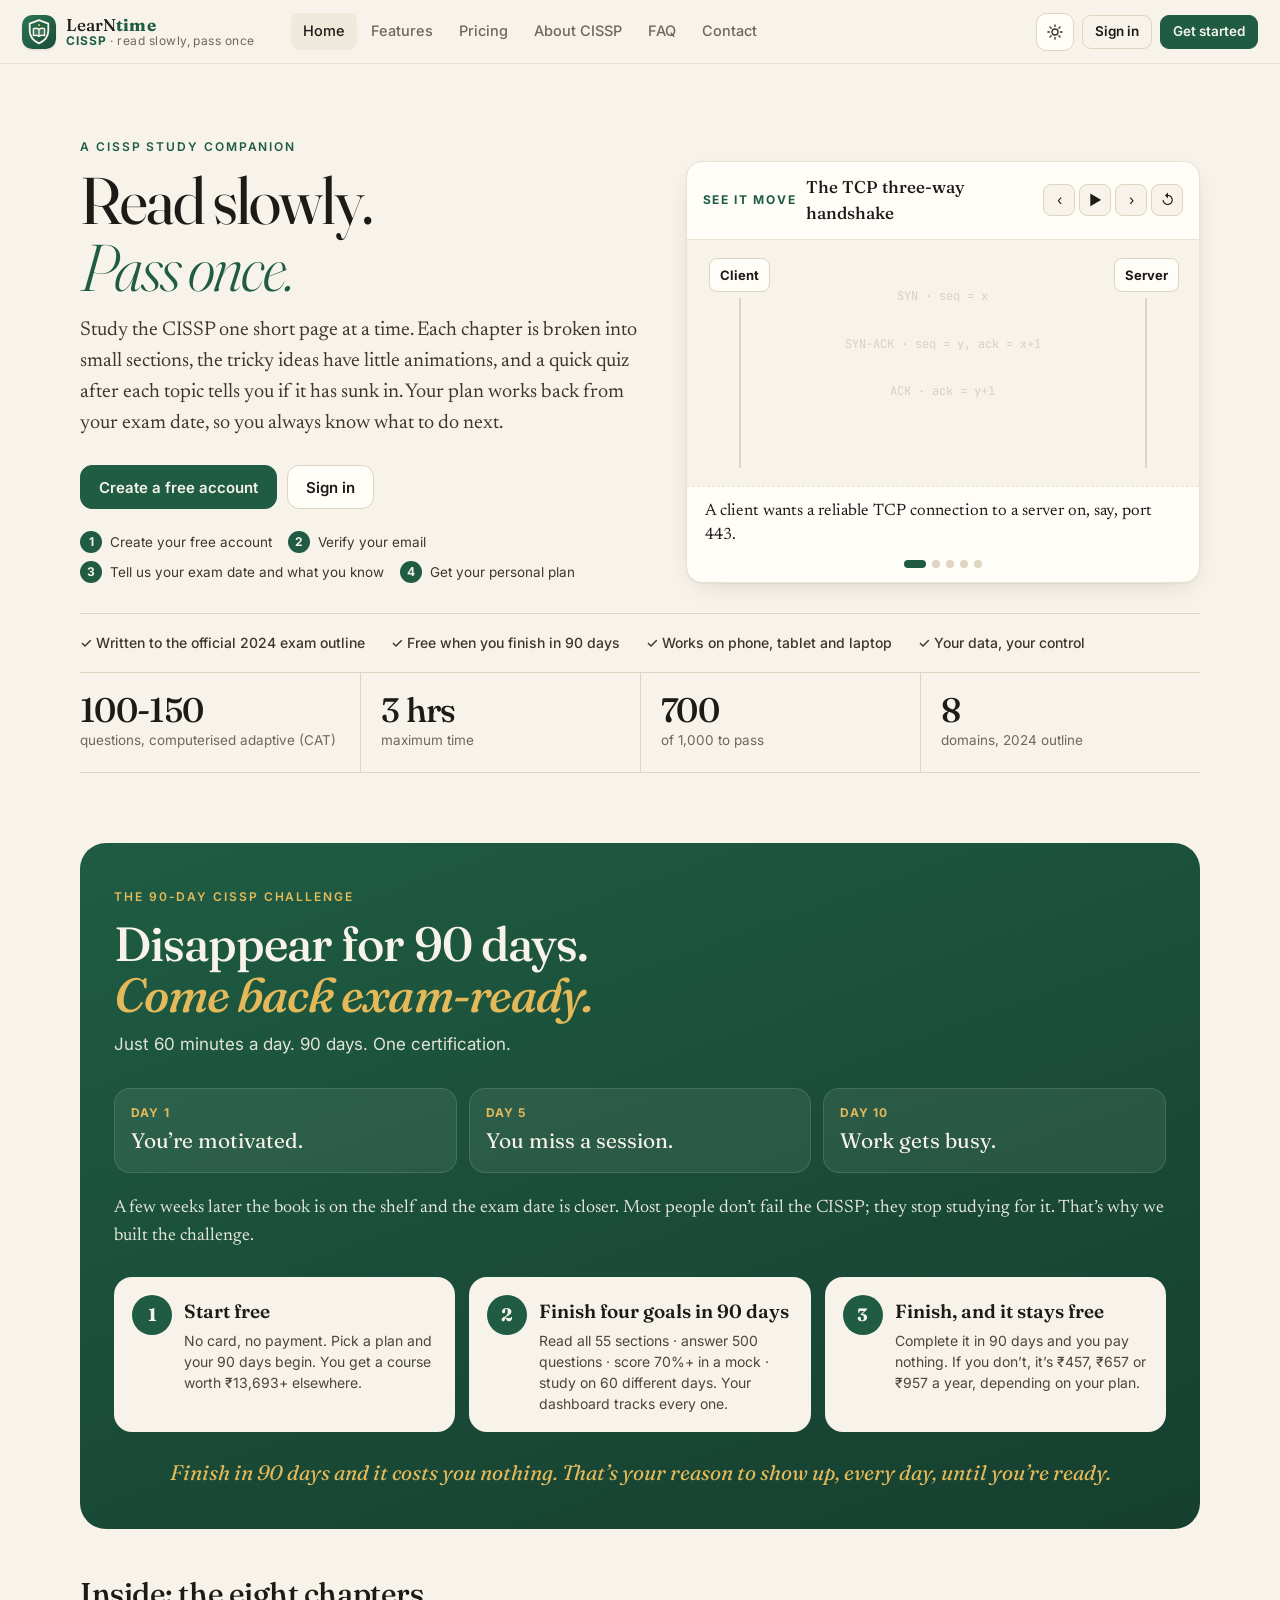
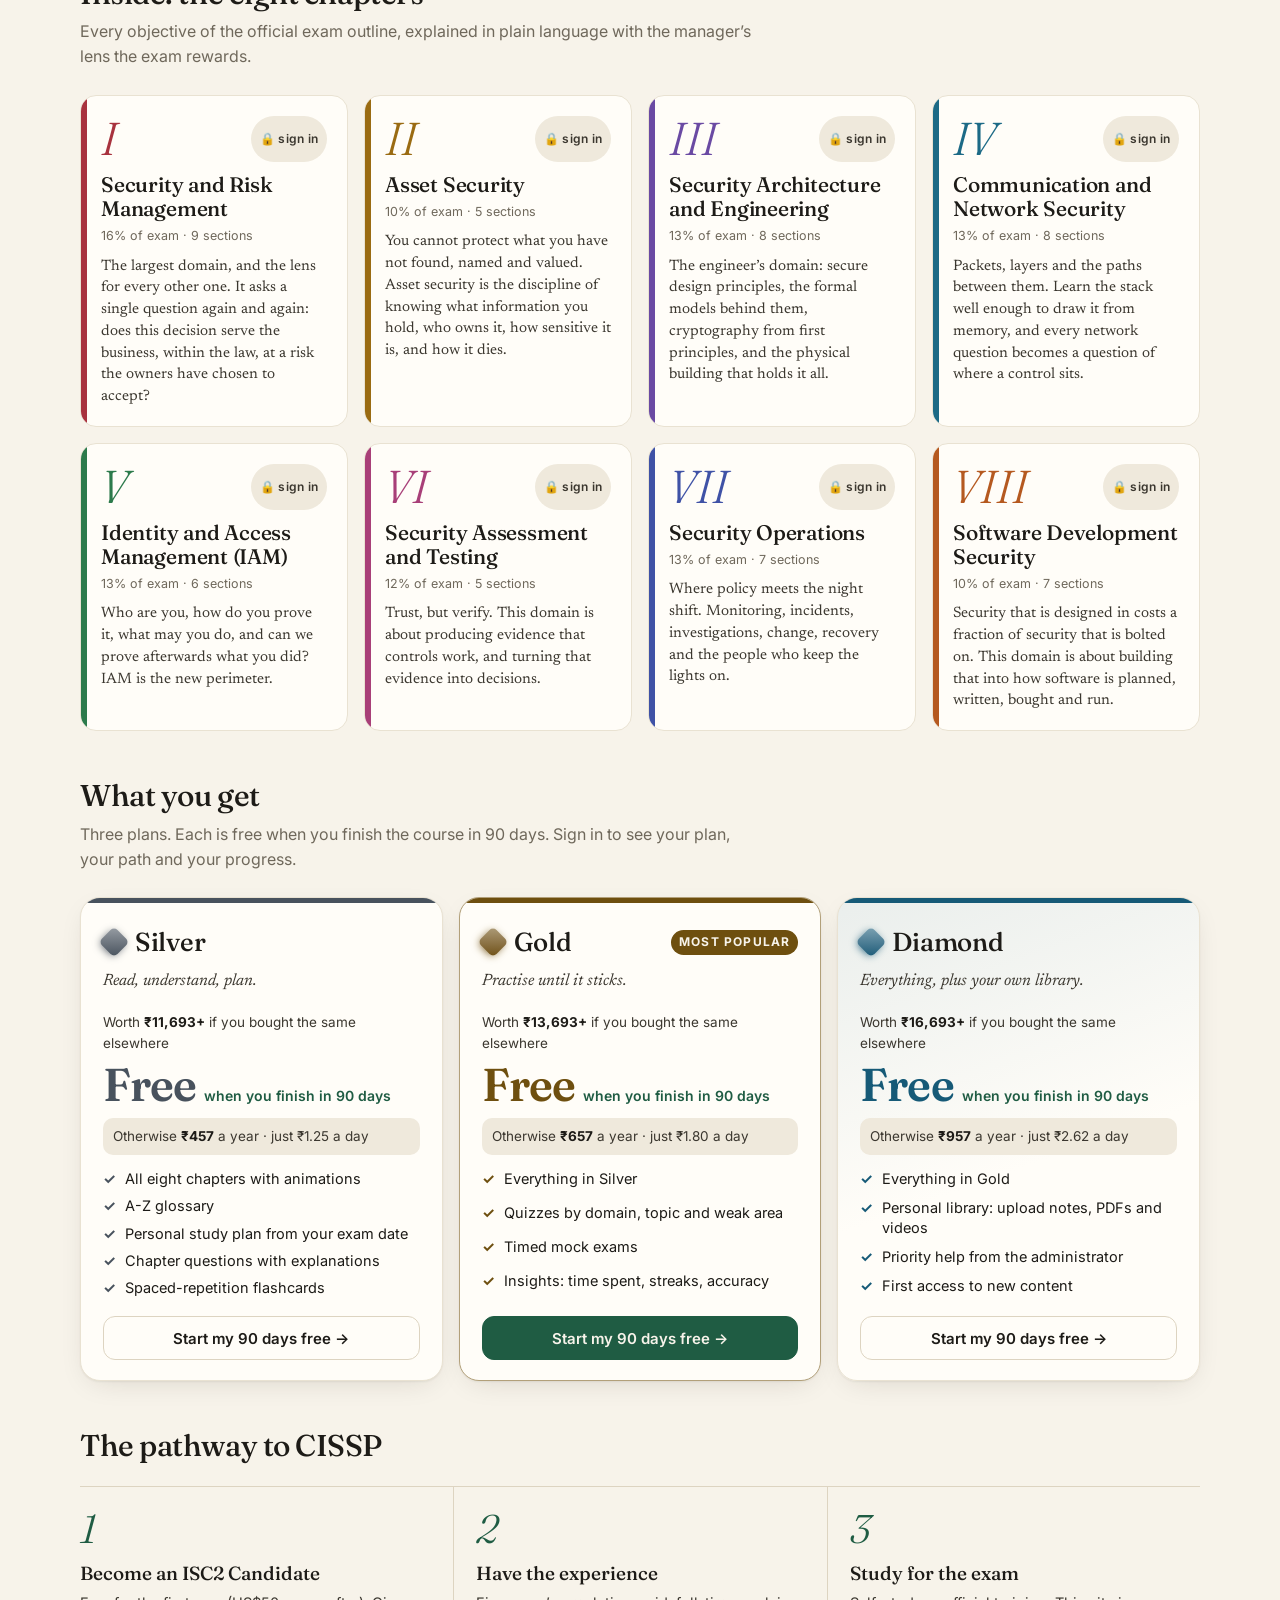
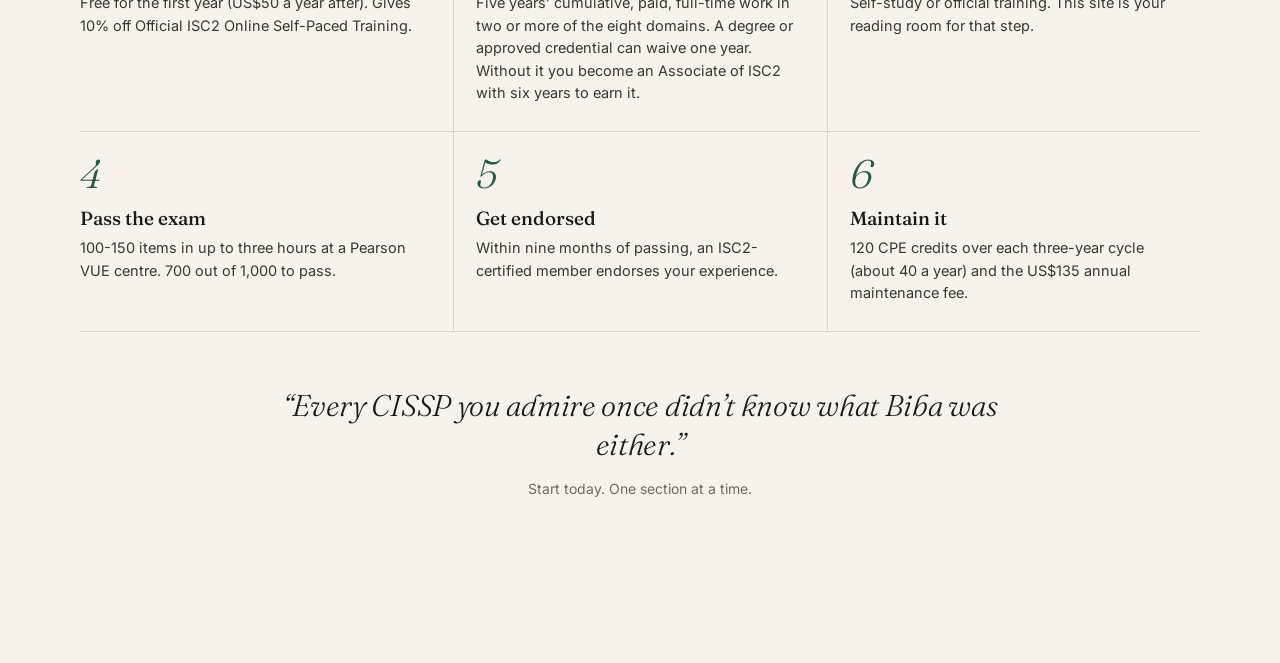
==== index.html @ 9df8e22c "Vendor register with dashboard (data held, direction, access, tier, risks with linked controls, CSV " ====
<!doctype html>
<html lang="en">
<head>
  <meta charset="utf-8">
  <meta name="viewport" content="width=device-width, initial-scale=1">
  <title>LearNtime</title>
  <meta name="description" content="LearNtime: learn anytime, as many times as you need. A calm, book-like way to prepare for the CISSP. Clear chapters, animations for tricky ideas, a plan built around your exam date, quizzes, flashcards and mock exams.">
  <meta name="theme-color" content="#f7f3ea">
  <link rel="manifest" href="manifest.webmanifest">
  <link rel="apple-touch-icon" href="assets/icons/apple-touch-icon.png">
  <meta name="apple-mobile-web-app-capable" content="yes">
  <meta name="apple-mobile-web-app-title" content="LearNtime">
  <meta property="og:title" content="LearNtime: calm, book-like CISSP preparation">
  <meta property="og:description" content="Short chapters, quizzes with reasons, flashcards, mock exams and a plan built around your exam date.">
  <meta property="og:image" content="https://studycissp.netlify.app/assets/icons/icon-512.png">
  <meta property="og:type" content="website">
  <link rel="icon" href="data:image/svg+xml,%3Csvg xmlns='http://www.w3.org/2000/svg' viewBox='0 0 64 64'%3E%3Cdefs%3E%3ClinearGradient id='g' x1='0' y1='0' x2='1' y2='1'%3E%3Cstop offset='0' stop-color='%232a7556'/%3E%3Cstop offset='1' stop-color='%231a4d38'/%3E%3C/linearGradient%3E%3C/defs%3E%3Crect width='64' height='64' rx='15' fill='url(%23g)'/%3E%3Cpath d='M32 9.5l17.5 6.6v13.2c0 11-7.4 19.6-17.5 24.2C21.9 48.9 14.5 40.3 14.5 29.3V16.1z' fill='none' stroke='%23f7f3ea' stroke-width='3.4' stroke-linejoin='round'/%3E%3Cpath d='M21.5 25.6c3.8-1.2 7.6-.7 10.5 1.5 2.9-2.2 6.7-2.7 10.5-1.5v13.2c-3.8-1.2-7.6-.7-10.5 1.5-2.9-2.2-6.7-2.7-10.5-1.5z' fill='%23f7f3ea' fill-opacity='.16' stroke='%23f7f3ea' stroke-width='2.6' stroke-linejoin='round'/%3E%3Cpath d='M32 27.1v13.2' stroke='%23f7f3ea' stroke-width='2.6' stroke-linecap='round'/%3E%3Ccircle cx='32' cy='19.2' r='2.1' fill='%23e3b95a'/%3E%3C/svg%3E">
  <link rel="preconnect" href="https://fonts.googleapis.com">
  <link rel="preconnect" href="https://fonts.gstatic.com" crossorigin>
  <link href="https://fonts.googleapis.com/css2?family=Fraunces:ital,opsz,wght@0,9..144,300..800;1,9..144,300..600&family=Newsreader:ital,opsz,wght@0,6..72,300..700;1,6..72,300..600&family=Inter:wght@400;500;600;700&family=JetBrains+Mono:wght@400;600&display=swap" rel="stylesheet">
  <link rel="stylesheet" href="assets/css/style.css?v=dev">
  <script>
    (function(){try{var s=JSON.parse(localStorage.getItem('cissp.settings')||'{}');
      var t=s.theme||(matchMedia('(prefers-color-scheme: dark)').matches?'night':'paper');
      document.documentElement.dataset.theme=t;
      if(s.size)document.documentElement.style.setProperty('--fs',s.size+'px');
      if(s.face)document.documentElement.dataset.face=s.face;}catch(e){document.documentElement.dataset.theme='paper';}})();
  </script>
</head>
<body>
  <div class="read-progress" aria-hidden="true"><span id="readBar"></span></div>

  <header class="topbar">
    <button class="icon-btn only-mobile" id="tocToggle" aria-label="Open contents">
      <svg viewBox="0 0 24 24" width="22" height="22"><path d="M4 6h16M4 12h16M4 18h10" stroke="currentColor" stroke-width="1.8" fill="none" stroke-linecap="round"/></svg>
    </button>
    <a class="brand" href="#/">
      <span class="brand-mark" aria-hidden="true"><svg viewBox="0 0 64 64" width="34" height="34" aria-hidden="true"><defs><linearGradient id="g" x1="0" y1="0" x2="1" y2="1"><stop offset="0" stop-color="#2a7556"/><stop offset="1" stop-color="#1a4d38"/></linearGradient></defs><rect width="64" height="64" rx="15" fill="url(#g)"/><path d="M32 9.5l17.5 6.6v13.2c0 11-7.4 19.6-17.5 24.2C21.9 48.9 14.5 40.3 14.5 29.3V16.1z" fill="none" stroke="#f7f3ea" stroke-width="3.4" stroke-linejoin="round"/><path d="M21.5 25.6c3.8-1.2 7.6-.7 10.5 1.5 2.9-2.2 6.7-2.7 10.5-1.5v13.2c-3.8-1.2-7.6-.7-10.5 1.5-2.9-2.2-6.7-2.7-10.5-1.5z" fill="#f7f3ea" fill-opacity=".16" stroke="#f7f3ea" stroke-width="2.6" stroke-linejoin="round"/><path d="M32 27.1v13.2" stroke="#f7f3ea" stroke-width="2.6" stroke-linecap="round"/><circle cx="32" cy="19.2" r="2.1" fill="#e3b95a"/></svg></span>
      <span class="brand-text"><b>LearN<span>time</span></b><small><span class="bb">CISSP</span><span class="bt"> · read slowly, pass once</span></small></span>
    </a>
    <nav class="mainnav" aria-label="Study">
      <a class="nav-top" href="#/" data-nav="home">Home</a>
      <div class="nav-group" data-group="learn">
        <button class="nav-top" type="button" aria-expanded="false" aria-haspopup="true">Learn<svg viewBox="0 0 12 12" width="10" height="10" aria-hidden="true"><path d="M2.5 4.5L6 8l3.5-3.5" fill="none" stroke="currentColor" stroke-width="1.6" stroke-linecap="round"/></svg></button>
        <div class="nav-menu" role="menu">
          <a href="#/read" data-nav="read" role="menuitem"><b>Chapters</b><small>All 8 domains, one page at a time</small></a>
          <a href="#/glossary" data-nav="glossary" role="menuitem"><b>Glossary</b><small>Terms A-Z and where they are used</small></a>
          <a href="#/revision" data-nav="revision" role="menuitem"><b>Revision sheets</b><small>One page per domain for the final week</small></a>
          <a href="#/latest" data-nav="latest" role="menuitem"><b>What’s new</b><small>2024-2026 changes worth knowing</small></a>
          <a href="#/resources" data-nav="resources" role="menuitem"><b>Resources</b><small>Free official PDFs and good books</small></a>
        </div>
      </div>
      <div class="nav-group" data-group="practise">
        <button class="nav-top" type="button" aria-expanded="false" aria-haspopup="true">Practise<svg viewBox="0 0 12 12" width="10" height="10" aria-hidden="true"><path d="M2.5 4.5L6 8l3.5-3.5" fill="none" stroke="currentColor" stroke-width="1.6" stroke-linecap="round"/></svg></button>
        <div class="nav-menu" role="menu">
          <a href="#/quiz" data-nav="quiz" role="menuitem"><b>Quiz</b><small>By domain or by topic</small></a>
          <a href="#/flashcards" data-nav="flashcards" role="menuitem"><b>Flashcards</b><small>Spaced review, a few minutes a day</small></a>
          <a href="#/mock" data-nav="mock" role="menuitem"><b>Mock exam</b><small>Timed and weighted like the real one</small></a>
          <a href="#/tactics" data-nav="tactics" role="menuitem"><b>Exam tactics</b><small>How to read a CISSP question</small></a>
        </div>
      </div>
      <div class="nav-group" data-group="progress">
        <button class="nav-top" type="button" aria-expanded="false" aria-haspopup="true">Progress<svg viewBox="0 0 12 12" width="10" height="10" aria-hidden="true"><path d="M2.5 4.5L6 8l3.5-3.5" fill="none" stroke="currentColor" stroke-width="1.6" stroke-linecap="round"/></svg></button>
        <div class="nav-menu" role="menu">
          <a href="#/plan" data-nav="plan" role="menuitem"><b>Study plan</b><small>Week by week to your exam date</small></a>
          <a href="#/insights" data-nav="insights" role="menuitem"><b>Insights</b><small>Time spent and weakest areas</small></a>
          <a href="#/tracker" data-nav="tracker" role="menuitem"><b>Scores & error log</b><small>Every miss, so you don’t repeat it</small></a>
          <a href="#/notes" data-nav="notes" role="menuitem"><b>My notes</b><small>Notes and saved pages, in one place</small></a>
          <a href="#/library" data-nav="library" role="menuitem"><b>My library</b><small>Your own links and files</small></a>
        </div>
      </div>
      <a class="nav-top" href="#/grc" data-nav="grc" id="navGrc" hidden>Learn GRC</a>
      <a class="nav-top" href="#/admin" data-nav="admin" id="navAdmin" hidden>Admin</a>
    </nav>
    <nav class="mainnav grcnav" aria-label="GRC" hidden>
      <a class="nav-top" href="#/grc" data-nav="grc-home">GRC home</a>
      <div class="nav-group">
        <button class="nav-top" type="button" aria-expanded="false" aria-haspopup="true">Course<svg viewBox="0 0 12 12" width="10" height="10" aria-hidden="true"><path d="M2.5 4.5L6 8l3.5-3.5" fill="none" stroke="currentColor" stroke-width="1.6" stroke-linecap="round"/></svg></button>
        <div class="nav-menu" role="menu">
          <a href="#/grc/m1" data-nav="grc-m1" role="menuitem"><b>1. Foundations</b><small>Module 1</small></a>
          <a href="#/grc/m2" data-nav="grc-m2" role="menuitem"><b>2. Risk management</b><small>Module 2</small></a>
          <a href="#/grc/m3" data-nav="grc-m3" role="menuitem"><b>3. ISO 27001</b><small>Module 3</small></a>
          <a href="#/grc/m4" data-nav="grc-m4" role="menuitem"><b>4. SOC 1 and SOC 2</b><small>Module 4</small></a>
          <a href="#/grc/m5" data-nav="grc-m5" role="menuitem"><b>5. Controls and testing</b><small>Module 5</small></a>
          <a href="#/grc/m6" data-nav="grc-m6" role="menuitem"><b>6. Third-party risk</b><small>Module 6</small></a>
          <a href="#/grc/m7" data-nav="grc-m7" role="menuitem"><b>7. India: DPDP and CERT-In</b><small>Module 7</small></a>
          <a href="#/grc/m8" data-nav="grc-m8" role="menuitem"><b>8. OT and critical infrastructure</b><small>Module 8</small></a>
          <a href="#/grc/m9" data-nav="grc-m9" role="menuitem"><b>9. Incidents and continuity</b><small>Module 9</small></a>
          <a href="#/grc/m10" data-nav="grc-m10" role="menuitem"><b>10. Reporting and leading</b><small>Module 10</small></a>
        </div>
      </div>
      <div class="nav-group">
        <button class="nav-top" type="button" aria-expanded="false" aria-haspopup="true">Library<svg viewBox="0 0 12 12" width="10" height="10" aria-hidden="true"><path d="M2.5 4.5L6 8l3.5-3.5" fill="none" stroke="currentColor" stroke-width="1.6" stroke-linecap="round"/></svg></button>
        <div class="nav-menu" role="menu">
          <a href="#/grc/library/iso-annex-a-2022" data-nav="grc-library" role="menuitem"><b>ISO 27001:2022</b><small>All 93 Annex A controls</small></a>
          <a href="#/grc/library/soc2-controls" data-nav="grc-library" role="menuitem"><b>SOC 2</b><small>Controls, evidence and policies</small></a>
          <a href="#/grc/library/dpdp-sections-reference" data-nav="grc-library" role="menuitem"><b>DPDP Act and Rules</b><small>Section by section</small></a>
          <a href="#/grc/library/tprm-lifecycle-and-monitoring" data-nav="grc-library" role="menuitem"><b>Third-party risk</b><small>Lifecycle, contracts, SOC 2 review</small></a>
          <a href="#/grc/library" data-nav="grc-library" role="menuitem"><b>Policy templates and all documents</b><small>46 documents, searchable</small></a>
        </div>
      </div>
      <div class="nav-group">
        <button class="nav-top" type="button" aria-expanded="false" aria-haspopup="true">Controls<svg viewBox="0 0 12 12" width="10" height="10" aria-hidden="true"><path d="M2.5 4.5L6 8l3.5-3.5" fill="none" stroke="currentColor" stroke-width="1.6" stroke-linecap="round"/></svg></button>
        <div class="nav-menu" role="menu">
          <a href="#/grc/controls" data-nav="grc-controls" role="menuitem"><b>Control workbench</b><small>53 common controls: test and rate</small></a>
          <a href="#/grc/map/iso" data-nav="grc-map" role="menuitem"><b>Framework map</b><small>ISO, SOC 2, NIST, India, IEC</small></a>
          <a href="#/grc/calendar" data-nav="grc-calendar" role="menuitem"><b>Evidence calendar</b><small>What is due each month, by department</small></a>
        </div>
      </div>
      <div class="nav-group">
        <button class="nav-top" type="button" aria-expanded="false" aria-haspopup="true">Practise<svg viewBox="0 0 12 12" width="10" height="10" aria-hidden="true"><path d="M2.5 4.5L6 8l3.5-3.5" fill="none" stroke="currentColor" stroke-width="1.6" stroke-linecap="round"/></svg></button>
        <div class="nav-menu" role="menu">
          <a href="#/grc/labs" data-nav="grc-labs" role="menuitem"><b>Hands-on labs</b><small>7 labs with real GRC tools</small></a>
          <a href="#/grc/vendors" data-nav="grc-vendors" role="menuitem"><b>Vendor register</b><small>Data, access, tier, risks and controls per vendor</small></a>
          <a href="#/grc/setup" data-nav="grc-setup" role="menuitem"><b>Run CISO Assistant</b><small>Free set-up on Oracle Cloud, step by step</small></a>
          <a href="#/grc/guide" data-nav="grc-guide" role="menuitem"><b>Field guide</b><small>13 tabs: role, plan, templates</small></a>
          <a href="#/grc/briefings" data-nav="grc-briefings" role="menuitem"><b>Briefings</b><small>News and how a GRC Manager responds</small></a>
          <a href="#/grc/visuals" data-nav="grc-visuals" role="menuitem"><b>Diagrams</b><small>Org chart, vendor lifecycle, data flows, risk matrix</small></a>
          <a href="#/grc/reading" data-nav="grc-reading" role="menuitem"><b>Reading room</b><small>Frameworks, tools, books and people, summarised</small></a>
          <a href="#/grc/pbc" data-nav="grc-pbc" role="menuitem"><b>PBC list</b><small>Audit evidence list for SOC 2 and ISO 27001</small></a>
          <a href="#/grc/glossary" data-nav="grc-glossary" role="menuitem"><b>GRC glossary</b><small>Every short form, explained</small></a>
        </div>
      </div>
      <a class="nav-top nav-switch" href="#/" data-nav="to-cissp">Study CISSP</a>
      <a class="nav-top" href="#/admin" data-nav="admin" id="navAdmin2" hidden>Admin</a>
    </nav>
    <nav class="pubnav" id="pubnav" aria-label="Site">
      <a href="#/landing" data-nav="landing">Home</a>
      <a href="#/features" data-nav="features">Features</a>
      <a href="#/pricing" data-nav="pricing">Pricing</a>
      <a href="#/about" data-nav="about">About CISSP</a>
      <a href="#/faq" data-nav="faq">FAQ</a>
      <a href="#/contact" data-nav="contact">Contact</a>
      <span class="pub-mobile-actions"><a href="#/login" class="btn small">Sign in</a><a href="#/signup/gold" class="btn small primary">Get started</a></span>
    </nav>
    <div class="top-actions">
      <button class="search-btn" id="searchOpen" aria-label="Search">
        <svg viewBox="0 0 24 24" width="17" height="17"><circle cx="11" cy="11" r="6.5" stroke="currentColor" stroke-width="1.8" fill="none"/><path d="M16 16l4 4" stroke="currentColor" stroke-width="1.8" stroke-linecap="round"/></svg>
        <span>Search</span><kbd>/</kbd>
      </button>
      <button class="display-btn" id="settingsOpen" aria-label="Display settings" aria-expanded="false" title="Display settings">
        <svg viewBox="0 0 24 24" width="18" height="18" aria-hidden="true"><circle cx="12" cy="12" r="4" fill="none" stroke="currentColor" stroke-width="1.8"/><path d="M12 2.5v2.2M12 19.3v2.2M2.5 12h2.2M19.3 12h2.2M5.3 5.3l1.6 1.6M17.1 17.1l1.6 1.6M5.3 18.7l1.6-1.6M17.1 6.9l1.6-1.6" stroke="currentColor" stroke-width="1.8" stroke-linecap="round"/></svg>
      </button>
      <span class="pub-actions" id="pubActions"><a href="#/login" class="btn small ghost" id="pubSignin">Sign in</a><a href="#/signup/gold" class="btn small primary" id="pubStart">Get started</a></span>
      <button class="icon-btn pub-menu-btn" id="pubMenuBtn" aria-label="Open menu" aria-expanded="false">
        <svg viewBox="0 0 24 24" width="22" height="22"><path d="M4 7h16M4 12h16M4 17h16" stroke="currentColor" stroke-width="1.8" fill="none" stroke-linecap="round"/></svg>
      </button>
      <button class="user-btn" id="userBtn" aria-label="Account menu" hidden><span id="userIni">•</span></button>
    </div>
    <div class="user-menu" id="userMenu" hidden></div>
  </header>

  <div class="settings-pop" id="settings" hidden role="dialog" aria-label="Display settings">
    <div class="set-title">Display</div>
    <div class="set-block">
      <span class="set-label">Appearance</span>
      <div class="theme-pick" role="radiogroup" aria-label="Appearance">
        <button data-theme-set="paper" class="tp tp-light" role="radio"><i></i><span>Light</span></button>
        <button data-theme-set="sepia" class="tp tp-sepia" role="radio"><i></i><span>Sepia</span></button>
        <button data-theme-set="night" class="tp tp-night" role="radio"><i></i><span>Dark</span></button>
      </div>
    </div>
    <div class="set-block">
      <span class="set-label">Text size</span>
      <div class="size-pick">
        <button data-size="-1" aria-label="Smaller text"><small>A</small></button>
        <button data-size="0" aria-label="Default size">Default</button>
        <button data-size="1" aria-label="Larger text"><b>A</b></button>
      </div>
    </div>
    <div class="set-block">
      <span class="set-label">Reading font</span>
      <div class="face-pick">
        <button data-face="serif"><span style="font-family:var(--serif)">Book</span></button>
        <button data-face="sans"><span style="font-family:var(--sans)">Clean</span></button>
      </div>
    </div>
    <div class="set-block" id="installBlock" hidden>
      <span class="set-label">App</span>
      <button class="btn small primary" id="installApp" type="button">Install LearNtime on this device</button>
      <small class="hint" style="display:block;margin-top:6px">Opens like an app and works offline for reading.</small>
    </div>
  </div>

  <div class="shell">
    <aside class="toc" id="toc" aria-label="Contents"></aside>
    <div class="scrim" id="scrim"></div>
    <main id="view" tabindex="-1"></main>
  </div>

  <div class="search-modal" id="searchModal" hidden>
    <div class="search-box" role="dialog" aria-modal="true" aria-label="Search">
      <div class="search-input">
        <svg viewBox="0 0 24 24" width="18" height="18"><circle cx="11" cy="11" r="6.5" stroke="currentColor" stroke-width="1.8" fill="none"/><path d="M16 16l4 4" stroke="currentColor" stroke-width="1.8" stroke-linecap="round"/></svg>
        <input id="searchInput" type="search" placeholder="Search topics: Kerberos, RPO, Biba, SOC 2…" autocomplete="off">
        <kbd>Esc</kbd>
      </div>
      <ol class="search-results" id="searchResults"></ol>
    </div>
  </div>

  <div class="toast" id="toast" role="status" aria-live="polite"></div>

  <!-- Lets Netlify Forms detect the contact form at deploy time -->
  <form name="contact" data-netlify="true" netlify-honeypot="bot-field" hidden>
    <input name="name"><input name="email"><input name="topic"><textarea name="message"></textarea><input name="bot-field">
  </form>

  <script src="assets/vendor/supabase-2.45.4.min.js" integrity="sha384-GFr3yTh5lJznCbZfpTtXnwboFsxqtTQoeTZCRHhE0579KrRmlCzen5AA8ohaB5ug"></script>
  <script src="assets/js/config.js?v=dev"></script>
  <script src="assets/js/content-1.js?v=dev"></script>
  <script src="assets/js/content-2.js?v=dev"></script>
  <script src="assets/js/pages.js?v=dev"></script>
  <script src="assets/js/bank.js?v=dev"></script>
  <script src="assets/js/bank2.js?v=dev"></script>
  <script src="assets/js/bank3.js?v=dev"></script>
  <script src="assets/js/glossary.js?v=dev"></script>
  <script src="assets/js/abbr.js?v=dev"></script>
  <script src="assets/js/anims.js?v=dev"></script>
  <script src="assets/js/db.js?v=dev"></script>
  <script src="assets/js/app.js?v=dev"></script>
  <script src="assets/js/study.js?v=dev"></script>
  <script src="assets/js/account.js?v=dev"></script>
  <script src="assets/js/admin.js?v=dev"></script>
  <script src="assets/js/site.js?v=dev"></script>
</body>
</html>
---- assets/css/style.css ----
/* ==========================================================
   LearNtime — editorial reading stylesheet
   ========================================================== */

:root {
  --fs: 19px;
  --serif: "Newsreader", "Iowan Old Style", "Palatino Linotype", Georgia, serif;
  --display: "Fraunces", "Newsreader", Georgia, serif;
  --sans: "Inter", system-ui, -apple-system, "Segoe UI", sans-serif;
  --mono: "JetBrains Mono", ui-monospace, Menlo, monospace;
  --body-face: var(--serif);

  --measure: 40rem;
  --radius: 14px;
  --ease: cubic-bezier(.2,.7,.2,1);

  /* domain hues (light) */
  --d1: #a8323e; --d2: #9a6b12; --d3: #6a4aa3; --d4: #1c6a86;
  --d5: #2c7a4b; --d6: #a83f78; --d7: #3f52a6; --d8: #b5591f;
}

:root[data-theme="paper"], :root:not([data-theme]) {
  --paper: #f7f3ea;
  --paper-2: #efe9dc;
  --card: #fffdf8;
  --ink: #1d1b17;
  --ink-2: #3b372f;
  --muted: #6f685b;
  --rule: #ddd4c1;
  --rule-2: #e9e2d2;
  --accent: #1f5c43;
  --accent-ink: #f7f3ea;
  --hl: #f3e2a6;
  --shadow: 0 1px 2px rgba(40,30,10,.06), 0 8px 30px -12px rgba(40,30,10,.18);
  --good: #2c7a4b; --warn: #b06d10; --bad: #b23a3a;
  color-scheme: light;
}
:root[data-theme="sepia"] {
  --paper: #f1e5cd;
  --paper-2: #e8d9bb;
  --card: #f8eedb;
  --ink: #3a2c1a;
  --ink-2: #4c3b25;
  --muted: #66563d;
  --rule: #d6c39e;
  --rule-2: #e3d3b2;
  --accent: #7a4a1c;
  --accent-ink: #f8eedb;
  --hl: #ecd28a;
  --shadow: 0 1px 2px rgba(70,40,10,.08), 0 8px 30px -12px rgba(70,40,10,.25);
  --good: #4f7a2c; --warn: #a3621a; --bad: #a53a2a;
  color-scheme: light;
}
:root[data-theme="night"] {
  --paper: #14171a;
  --paper-2: #1b1f23;
  --card: #1c2125;
  --ink: #e7e1d4;
  --ink-2: #cfc8b9;
  --muted: #958e80;
  --rule: #2e353b;
  --rule-2: #252b30;
  --accent: #8cc7a6;
  --accent-ink: #10231a;
  --hl: #4a4224;
  --shadow: 0 1px 2px rgba(0,0,0,.4), 0 10px 30px -12px rgba(0,0,0,.6);
  --good: #7cc495; --warn: #e2a85a; --bad: #ec8b84;
  --d1: #ec8b92; --d2: #e2b65e; --d3: #b9a2ec; --d4: #77c1dd;
  --d5: #84cf9f; --d6: #ea93c3; --d7: #9eaaf0; --d8: #f0a170;
  color-scheme: dark;
}
:root[data-face="sans"] { --body-face: var(--sans); }

*, *::before, *::after { box-sizing: border-box; }
html { -webkit-text-size-adjust: 100%; scroll-padding-top: 84px; }
body {
  margin: 0;
  background: var(--paper);
  color: var(--ink);
  font-family: var(--sans);
  font-size: 16px;
  line-height: 1.55;
  -webkit-font-smoothing: antialiased;
  text-rendering: optimizeLegibility;
  transition: background .35s var(--ease), color .35s var(--ease);
}
::selection { background: var(--hl); color: var(--ink); }
a { color: inherit; }
button { font: inherit; color: inherit; cursor: pointer; }
img, svg { max-width: 100%; }
kbd {
  font-family: var(--mono); font-size: .72em; padding: .1em .45em;
  border: 1px solid var(--rule); border-bottom-width: 2px; border-radius: 5px;
  color: var(--muted); background: var(--card);
}
:focus-visible { outline: 2px solid var(--accent); outline-offset: 2px; border-radius: 4px; }

/* ---------- reading progress ---------- */
.read-progress { position: fixed; inset: 0 0 auto 0; height: 3px; z-index: 60; pointer-events: none; }
.read-progress span { display: block; height: 100%; width: 0; background: var(--pc, var(--accent)); transition: width .1s linear; }

/* ---------- top bar ---------- */
.topbar {
  position: sticky; top: 0; z-index: 50;
  display: flex; align-items: center; gap: 18px;
  height: 64px; padding: 0 22px;
  background: color-mix(in srgb, var(--paper) 86%, transparent);
  backdrop-filter: saturate(1.4) blur(12px);
  -webkit-backdrop-filter: saturate(1.4) blur(12px);
  border-bottom: 1px solid var(--rule-2);
}
.brand { display: flex; align-items: center; gap: 10px; text-decoration: none; flex-shrink: 0; }
.brand-mark {
  width: 34px; height: 34px; border-radius: 10px; display: grid; place-items: center;
  background: var(--accent); color: var(--accent-ink);
  font-family: var(--display); font-weight: 700; font-size: 20px; font-style: italic;
}
.brand-text { display: flex; flex-direction: column; line-height: 1.1; }
.brand-text b { font-family: var(--display); font-weight: 600; font-size: 17px; letter-spacing: -.01em; }
.brand-text small { font-size: 12px; color: var(--muted); letter-spacing: .04em; }
.mainnav { display: flex; gap: 2px; margin-left: 12px; overflow-x: auto; scrollbar-width: none; }
.mainnav a {
  text-decoration: none; font-size: 14px; font-weight: 500; color: var(--muted);
  padding: 7px 11px; border-radius: 8px; white-space: nowrap; transition: color .2s, background .2s;
}
.mainnav a:hover { color: var(--ink); background: var(--paper-2); }
.mainnav a.active { color: var(--ink); background: var(--paper-2); }
.top-actions { margin-left: auto; display: flex; gap: 8px; align-items: center; }
.search-btn {
  display: flex; align-items: center; gap: 8px; height: 36px; padding: 0 10px 0 12px;
  border: 1px solid var(--rule); border-radius: 10px; background: var(--card); color: var(--muted);
  font-size: 14px;
}
.search-btn:hover { color: var(--ink); border-color: var(--muted); }
.icon-btn {
  width: 38px; height: 38px; display: grid; place-items: center; border-radius: 10px;
  border: 1px solid transparent; background: transparent;
}
.icon-btn:hover { background: var(--paper-2); }
.aa { font-family: var(--display); font-size: 17px; font-weight: 600; }
.only-mobile { display: none; }

/* ---------- settings popover ---------- */
.settings-pop {
  position: fixed; top: 70px; right: 18px; z-index: 70; width: 260px;
  background: var(--card); border: 1px solid var(--rule); border-radius: var(--radius);
  box-shadow: var(--shadow); padding: 14px 16px; display: grid; gap: 12px;
  animation: pop .18s var(--ease);
}
.set-row { display: flex; align-items: center; justify-content: space-between; gap: 10px; }
.set-label { font-size: 13px; color: var(--muted); }
.seg { display: flex; gap: 4px; }
.seg button {
  min-width: 40px; height: 32px; padding: 0 9px; border-radius: 8px; border: 1px solid var(--rule);
  background: var(--paper); font-size: 13px;
}
.seg button.on { border-color: var(--accent); box-shadow: inset 0 0 0 1px var(--accent); }
.sw { width: 32px !important; min-width: 32px !important; border-radius: 50% !important; }
.sw-paper { background: #f7f3ea !important; }
.sw-sepia { background: #ecdcbc !important; }
.sw-night { background: #1c2125 !important; }
.settings-pop[hidden] { display: none; }
@keyframes pop { from { opacity: 0; transform: translateY(-6px) scale(.98); } }

/* ---------- shell ---------- */
.shell { display: grid; grid-template-columns: 290px minmax(0,1fr); min-height: calc(100vh - 64px); }
.toc {
  position: sticky; top: 64px; height: calc(100vh - 64px); overflow-y: auto;
  padding: 26px 18px 40px 22px; border-right: 1px solid var(--rule-2);
  scrollbar-width: thin; scrollbar-color: var(--rule) transparent;
}
.toc-head { font-size: 12px; letter-spacing: .14em; text-transform: uppercase; color: var(--muted); font-weight: 600; margin: 4px 8px 10px; }
.toc-list { list-style: none; margin: 0 0 22px; padding: 0; }
.toc-list a {
  display: flex; gap: 10px; align-items: baseline; text-decoration: none;
  padding: 7px 8px; border-radius: 8px; font-size: 14px; color: var(--ink-2); line-height: 1.3;
}
.toc-list a:hover { background: var(--paper-2); }
.toc-list a.active { background: var(--paper-2); color: var(--ink); font-weight: 600; }
.toc-num { font-family: var(--mono); font-size: 12px; color: var(--dc, var(--muted)); min-width: 22px; }
.toc-dot { width: 7px; height: 7px; border-radius: 50%; background: var(--dc); flex-shrink: 0; transform: translateY(-1px); }
.toc-pct { margin-left: auto; font-family: var(--mono); font-size: 12px; color: var(--muted); }
.toc-sub { list-style: none; margin: 2px 0 8px 18px; padding: 0 0 0 12px; border-left: 1px solid var(--rule); }
.toc-sub a { font-size: 13px; padding: 5px 8px; color: var(--muted); }
.toc-sub a.read::after { content: "✓"; margin-left: auto; color: var(--good); font-size: 12px; }
.toc-sub a.current { color: var(--ink); background: var(--paper-2); }
.toc-card {
  margin: 8px 6px 0; padding: 14px; border-radius: 12px; background: var(--paper-2);
  font-size: 13px; color: var(--ink-2);
}
.toc-card b { font-family: var(--display); font-size: 26px; display: block; line-height: 1; color: var(--ink); }
.scrim { display: none; }

main { min-width: 0; padding: 0 28px 120px; outline: none; }
.view-enter { animation: enter .45s var(--ease); }
@keyframes enter { from { opacity: 0; transform: translateY(8px); } }

/* ---------- generic page heads ---------- */
.page { max-width: 1060px; margin: 0 auto; padding-top: 56px; }
.page-narrow { max-width: 780px; margin: 0 auto; padding-top: 56px; }
.kicker {
  font-family: var(--sans); font-size: 12px; letter-spacing: .16em; text-transform: uppercase;
  font-weight: 600; color: var(--kc, var(--accent));
}
.h-display {
  font-family: var(--display); font-weight: 400; font-size: clamp(38px, 6vw, 68px);
  line-height: 1.02; letter-spacing: -.025em; margin: 14px 0 18px; font-variation-settings: "opsz" 144;
}
.h-display em { font-style: italic; font-weight: 300; color: var(--kc, var(--accent)); }
.h-section {
  font-family: var(--display); font-weight: 500; font-size: clamp(26px, 3.2vw, 34px);
  letter-spacing: -.015em; margin: 64px 0 8px; line-height: 1.15;
}
.lede {
  font-family: var(--serif); font-size: calc(var(--fs) + 3px); line-height: 1.55; color: var(--ink-2);
  max-width: 44rem; margin: 0 0 8px;
}
.sub { color: var(--muted); max-width: 42rem; margin: 0 0 26px; }

/* ---------- home hero ---------- */
.hero {
  display: grid; grid-template-columns: 1.35fr 1fr; gap: 48px; align-items: end;
  padding: 72px 0 40px; border-bottom: 1px solid var(--rule);
}
.hero .h-display { font-size: clamp(44px, 7vw, 86px); }
.hero-aside { display: grid; gap: 12px; }
.count {
  background: var(--card); border: 1px solid var(--rule-2); border-radius: var(--radius);
  padding: 18px 20px; box-shadow: var(--shadow); display: flex; align-items: center; gap: 18px;
}
.count-num { font-family: var(--display); font-size: 54px; line-height: .9; font-weight: 500; letter-spacing: -.03em; min-width: 92px; }
.count-lbl { font-size: 14px; color: var(--ink-2); }
.count-lbl small { display: block; color: var(--muted); font-size: 12.5px; margin-top: 2px; }
.count.deadline .count-num { color: var(--bad); }
.count.target .count-num { color: var(--accent); }

.btn {
  display: inline-flex; align-items: center; gap: 8px; height: 44px; padding: 0 18px; border-radius: 12px;
  border: 1px solid var(--rule); background: var(--card); text-decoration: none; font-weight: 600; font-size: 15px;
  transition: transform .15s var(--ease), box-shadow .2s, background .2s;
}
.btn:hover { transform: translateY(-1px); box-shadow: var(--shadow); }
.btn.primary { background: var(--accent); color: var(--accent-ink); border-color: var(--accent); }
.btn.small { height: 34px; padding: 0 12px; font-size: 13.5px; border-radius: 9px; }
.btn.ghost { background: transparent; }
.btn-row { display: flex; flex-wrap: wrap; gap: 10px; margin-top: 26px; }

.facts { display: grid; grid-template-columns: repeat(4, 1fr); border-bottom: 1px solid var(--rule); }
.fact { padding: 26px 20px 26px 0; }
.fact + .fact { padding-left: 20px; border-left: 1px solid var(--rule); }
.fact b { display: block; font-family: var(--display); font-weight: 500; font-size: 40px; letter-spacing: -.02em; line-height: 1; }
.fact span { font-size: 13.5px; color: var(--muted); }

/* domain shelf */
.shelf { display: grid; grid-template-columns: repeat(4, 1fr); gap: 16px; margin-top: 22px; }
.book {
  --dc: var(--accent);
  position: relative; display: flex; flex-direction: column; min-height: 248px;
  padding: 20px 20px 18px; border-radius: 16px; text-decoration: none;
  background: var(--card); border: 1px solid var(--rule-2); overflow: hidden;
  transition: transform .25s var(--ease), box-shadow .25s var(--ease), border-color .25s;
}
.book::before {
  content: ""; position: absolute; inset: 0 auto 0 0; width: 6px; background: var(--dc);
}
.book:hover { transform: translateY(-4px); box-shadow: var(--shadow); border-color: color-mix(in srgb, var(--dc) 40%, var(--rule)); }
.book-num { font-family: var(--display); font-size: 46px; line-height: 1; color: var(--dc); font-style: italic; font-weight: 300; }
.book-title { font-family: var(--display); font-size: 21px; font-weight: 500; line-height: 1.15; margin: 10px 0 6px; letter-spacing: -.01em; }
.book-meta { font-size: 13px; color: var(--muted); }
.book-foot { margin-top: auto; padding-top: 16px; display: flex; align-items: center; gap: 10px; }
.meter { flex: 1; height: 5px; border-radius: 9px; background: var(--rule-2); overflow: hidden; }
.meter i { display: block; height: 100%; background: var(--dc); border-radius: 9px; transition: width .6s var(--ease); }
.book-pct { font-family: var(--mono); font-size: 12px; color: var(--muted); }

.tag {
  display: inline-flex; align-items: center; gap: 6px; font-size: 12px; font-weight: 600; letter-spacing: .02em;
  padding: 3px 9px; border-radius: 99px; background: var(--paper-2); color: var(--ink-2); white-space: nowrap;
}
.tag::before { content: ""; width: 6px; height: 6px; border-radius: 50%; background: currentColor; opacity: .8; }
.tag.weak { color: var(--bad); background: color-mix(in srgb, var(--bad) 12%, transparent); }
.tag.medium { color: var(--warn); background: color-mix(in srgb, var(--warn) 14%, transparent); }
.tag.strong { color: var(--good); background: color-mix(in srgb, var(--good) 13%, transparent); }
.tag.plain::before { display: none; }

/* weight map */
.wmap { display: flex; height: 120px; gap: 4px; margin: 22px 0 6px; align-items: stretch; }
.wmap a { position: relative; border-radius: 10px; overflow: hidden; background: color-mix(in srgb, var(--dc) 14%, var(--card)); text-decoration: none; display: flex; flex-direction: column; justify-content: space-between; padding: 10px; transition: transform .2s var(--ease); }
.wmap a:hover { transform: translateY(-3px); }
.wmap .fill { position: absolute; left: 0; right: 0; bottom: 0; background: color-mix(in srgb, var(--dc) 38%, transparent); transition: height .7s var(--ease); }
.wmap b, .wmap span { position: relative; z-index: 1; }
.wmap b { font-family: var(--display); font-size: 22px; font-weight: 500; color: var(--dc); }
.wmap span { font-size: 12px; color: var(--ink-2); line-height: 1.2; }
.legend { font-size: 13px; color: var(--muted); }

/* pathway */
.path { counter-reset: step; display: grid; grid-template-columns: repeat(3, 1fr); gap: 0; margin-top: 22px; border-top: 1px solid var(--rule); }
.step { padding: 22px 22px 26px 0; border-bottom: 1px solid var(--rule); }
.step:not(:nth-child(3n+1)) { padding-left: 22px; border-left: 1px solid var(--rule); }
.step b { font-family: var(--display); font-size: 40px; font-weight: 300; font-style: italic; color: var(--accent); display: block; line-height: 1; }
.step h4 { font-family: var(--display); font-size: 19px; font-weight: 500; margin: 10px 0 4px; }
.step p { margin: 0; font-size: 14.5px; color: var(--ink-2); }

.quote {
  font-family: var(--display); font-weight: 300; font-style: italic; font-size: clamp(24px, 3vw, 34px);
  line-height: 1.3; letter-spacing: -.01em; max-width: 46rem; margin: 70px auto 10px; text-align: center;
}
.quote-by { text-align: center; color: var(--muted); font-size: 14px; }

/* ---------- chapter / article ---------- */
.chapter { --dc: var(--accent); }
.ch-head { max-width: var(--measure); margin: 0 auto; padding: 72px 0 34px; position: relative; }
.ch-head .kicker { --kc: var(--dc); display: flex; align-items: center; gap: 10px; }
.ch-head .h-display { --kc: var(--dc); font-size: clamp(40px, 6vw, 64px); }
.ch-numeral {
  position: absolute; right: -40px; top: 34px; font-family: var(--display); font-style: italic; font-weight: 200;
  font-size: 200px; line-height: 1; color: var(--dc); opacity: .08; pointer-events: none; user-select: none;
}
.ch-meta { display: flex; flex-wrap: wrap; gap: 8px 18px; font-size: 13.5px; color: var(--muted); margin-top: 22px; align-items: center; }
.ch-meta span { display: inline-flex; gap: 6px; align-items: center; }
.ch-meta .meter { width: 120px; flex: none; }

.contents-box {
  max-width: var(--measure); margin: 6px auto 0; padding: 20px 22px; border-radius: var(--radius);
  border: 1px solid var(--rule-2); background: var(--card);
}
.contents-box h3 { margin: 0 0 10px; font-size: 12px; letter-spacing: .14em; text-transform: uppercase; color: var(--muted); font-weight: 600; }
.contents-box ol { margin: 0; padding: 0; list-style: none; columns: 2; column-gap: 26px; }
.contents-box li { break-inside: avoid; }
.contents-box a { display: flex; gap: 10px; text-decoration: none; padding: 5px 0; font-size: 14.5px; color: var(--ink-2); }
.contents-box a:hover { color: var(--dc); }
.contents-box a .n { font-family: var(--mono); font-size: 12px; color: var(--dc); min-width: 30px; padding-top: 2px; }
.contents-box a.read { color: var(--muted); }
.contents-box a.read::after { content: "✓"; color: var(--good); margin-left: auto; }

.prose {
  max-width: var(--measure); margin: 0 auto;
  font-family: var(--body-face); font-size: var(--fs); line-height: 1.72; color: var(--ink);
  hyphens: auto; -webkit-hyphens: auto; font-variant-numeric: oldstyle-nums proportional-nums;
}
:root[data-face="sans"] .prose { font-size: calc(var(--fs) - 1.5px); line-height: 1.7; }
.prose p { margin: 0 0 1.05em; }
.prose strong { font-weight: 600; }
.prose em { font-style: italic; }
.prose a { color: var(--dc); text-decoration-thickness: 1px; text-underline-offset: 3px; }
.prose ul, .prose ol { padding-left: 1.3em; margin: 0 0 1.1em; }
.prose li { margin: .3em 0; }
.prose li::marker { color: var(--dc); }
.prose code { font-family: var(--mono); font-size: .8em; background: var(--paper-2); padding: .1em .35em; border-radius: 5px; }
.prose .intro::first-letter {
  float: left; font-family: var(--display); font-size: 4.6em; line-height: .82; font-weight: 400;
  padding: .06em .1em 0 0; color: var(--dc);
}
.prose .intro { font-size: 1.06em; }

.sec { position: relative; padding-top: 18px; scroll-margin-top: 80px; }
.sec + .sec { margin-top: 30px; }
.sec-head { display: flex; align-items: baseline; gap: 14px; margin: 38px 0 14px; }
.sec-num { font-family: var(--mono); font-size: 13px; color: var(--dc); flex-shrink: 0; }
.sec h2 {
  font-family: var(--display); font-weight: 500; font-size: 1.6em; line-height: 1.18;
  letter-spacing: -.015em; margin: 0; font-variant-numeric: lining-nums;
}
.sec h3 {
  font-family: var(--sans); font-size: .72em; letter-spacing: .12em; text-transform: uppercase;
  font-weight: 700; margin: 1.8em 0 .6em; color: var(--ink-2);
}

/* fleurons between sections */
.sec + .sec::before {
  content: "❦"; display: block; text-align: center; color: var(--dc); opacity: .55; font-size: 18px; margin-bottom: 8px;
}

/* callouts */
.note {
  position: relative; margin: 1.5em 0; padding: 16px 20px 14px 20px; border-radius: 12px;
  background: var(--card); border: 1px solid var(--rule-2); font-size: .93em; line-height: 1.6;
}
.note::before {
  display: block; font-family: var(--sans); font-size: 12px; letter-spacing: .14em; text-transform: uppercase;
  font-weight: 700; margin-bottom: 6px;
}
.note p:last-child, .note ul:last-child { margin-bottom: 0; }
.note.exam { border-left: 4px solid var(--dc); }
.note.exam::before { content: "Exam lens"; color: var(--dc); }
.note.tests { background: transparent; border: 0; border-top: 1px solid var(--rule); border-radius: 0; padding: 14px 0 0; font-family: var(--sans); font-size: .78em; color: var(--ink-2); }
.note.tests::before { content: "What the exam tests"; color: var(--dc); }
.note.manager { background: color-mix(in srgb, var(--accent) 7%, var(--card)); border-color: color-mix(in srgb, var(--accent) 25%, var(--rule-2)); }
.note.manager::before { content: "Think like a manager"; color: var(--accent); }
.note.memory { background: color-mix(in srgb, var(--hl) 45%, var(--card)); border-color: color-mix(in srgb, var(--warn) 25%, var(--rule-2)); }
.note.memory::before { content: "Memory hook"; color: var(--warn); }
.note.latest { border-style: dashed; border-color: color-mix(in srgb, var(--d3) 50%, var(--rule)); }
.note.latest::before { content: "Latest · 2024–2026"; color: var(--d3); }
.note.trap { border-left: 4px solid var(--bad); }
.note.trap::before { content: "Common trap"; color: var(--bad); }

.pull {
  font-family: var(--display); font-style: italic; font-weight: 300; font-size: 1.4em; line-height: 1.35;
  color: var(--dc); margin: 1.4em 0; padding: 0 0 0 22px; border-left: 2px solid var(--dc);
}

/* tables */
.tbl-wrap { overflow-x: auto; margin: 1.3em 0 1.5em; border-radius: 12px; border: 1px solid var(--rule-2); background: var(--card); }
.prose table, .tbl { width: 100%; border-collapse: collapse; font-family: var(--sans); font-size: 14px; line-height: 1.45; font-variant-numeric: lining-nums tabular-nums; }
.prose th, .tbl th { text-align: left; font-weight: 600; font-size: 12px; letter-spacing: .08em; text-transform: uppercase; color: var(--muted); padding: 11px 14px; border-bottom: 1px solid var(--rule); background: var(--paper-2); }
.prose td, .tbl td { padding: 10px 14px; border-bottom: 1px solid var(--rule-2); vertical-align: top; }
.prose tr:last-child td, .tbl tr:last-child td { border-bottom: 0; }
.prose td:first-child { font-weight: 600; }

/* formula */
.formula {
  font-family: var(--mono); font-size: .82em; text-align: center; padding: 14px; margin: 1.2em 0;
  border-radius: 12px; background: var(--paper-2); letter-spacing: .01em; font-variant-numeric: lining-nums;
  line-height: 1.9; overflow-wrap: anywhere;
}

/* understood toggle */
.understood {
  display: flex; align-items: center; gap: 12px; margin: 22px 0 0; padding: 12px 14px; border-radius: 12px;
  border: 1px dashed var(--rule); font-family: var(--sans); font-size: 14px; color: var(--muted); cursor: pointer;
  user-select: none; transition: all .2s var(--ease); width: 100%; text-align: left; background: transparent;
}
.understood:hover { border-color: var(--dc); color: var(--ink); }
.understood .box { width: 22px; height: 22px; border-radius: 7px; border: 1.5px solid var(--rule); display: grid; place-items: center; flex-shrink: 0; transition: all .2s; }
.understood.on { border-style: solid; border-color: color-mix(in srgb, var(--good) 45%, var(--rule)); color: var(--ink); background: color-mix(in srgb, var(--good) 7%, transparent); }
.understood.on .box { background: var(--good); border-color: var(--good); }
.understood.on .box::after { content: "✓"; color: var(--paper); font-size: 14px; font-weight: 700; }

/* end-of-chapter */
.ch-end { max-width: var(--measure); margin: 70px auto 0; }
.memorise {
  border-radius: 18px; padding: 26px 26px 18px; background: var(--card); border: 1px solid var(--rule-2);
  box-shadow: var(--shadow); position: relative; overflow: hidden;
}
.memorise::after { content: ""; position: absolute; top: 0; left: 0; right: 0; height: 5px; background: var(--dc); }
.memorise h3 { font-family: var(--display); font-weight: 500; font-size: 26px; margin: 4px 0 14px; }
.memorise ul { margin: 0; padding: 0; list-style: none; display: grid; gap: 2px; }
.memorise li { padding: 9px 0 9px 28px; position: relative; border-bottom: 1px solid var(--rule-2); font-family: var(--body-face); font-size: calc(var(--fs) - 2px); line-height: 1.5; }
.memorise li:last-child { border-bottom: 0; }
.memorise li::before { content: "◆"; position: absolute; left: 4px; top: 9px; color: var(--dc); font-size: 12px; }

.chapters-src { font-size: 14px; color: var(--muted); margin: 26px 0 0; font-family: var(--sans); }
.chapters-src b { color: var(--ink-2); }

.pager { display: grid; grid-template-columns: 1fr 1fr; gap: 14px; margin-top: 40px; }
.pager a {
  display: block; padding: 18px 20px; border-radius: 14px; border: 1px solid var(--rule-2); background: var(--card);
  text-decoration: none; transition: all .2s var(--ease);
}
.pager a:hover { border-color: var(--pdc, var(--accent)); transform: translateY(-2px); }
.pager small { display: block; font-size: 12px; color: var(--muted); letter-spacing: .08em; text-transform: uppercase; }
.pager b { font-family: var(--display); font-weight: 500; font-size: 19px; }
.pager .next { text-align: right; grid-column: 2; }

/* ---------- quiz ---------- */
.quiz { display: grid; gap: 18px; margin-top: 22px; }
.q {
  background: var(--card); border: 1px solid var(--rule-2); border-radius: 16px; padding: 22px 22px 18px;
  --qc: var(--dc, var(--accent));
}
.q-top { display: flex; gap: 10px; align-items: center; font-size: 12px; color: var(--muted); margin-bottom: 8px; letter-spacing: .04em; }
.q-top .dot { width: 8px; height: 8px; border-radius: 50%; background: var(--qc); }
.q-stem { font-family: var(--body-face); font-size: calc(var(--fs) - 1px); line-height: 1.55; margin: 0 0 14px; }
.q-opts { display: grid; gap: 8px; }
.opt {
  display: flex; gap: 12px; align-items: flex-start; text-align: left; padding: 11px 14px; border-radius: 11px;
  border: 1px solid var(--rule); background: var(--paper); font-size: 15px; line-height: 1.45; transition: all .15s var(--ease);
}
.opt:hover:not([disabled]) { border-color: var(--qc); }
.opt .l { font-family: var(--mono); font-size: 12px; font-weight: 600; width: 22px; height: 22px; border-radius: 6px; display: grid; place-items: center; background: var(--paper-2); flex-shrink: 0; }
.opt[disabled] { cursor: default; }
.opt.correct { border-color: var(--good); background: color-mix(in srgb, var(--good) 10%, var(--paper)); }
.opt.correct .l { background: var(--good); color: var(--paper); }
.opt.wrong { border-color: var(--bad); background: color-mix(in srgb, var(--bad) 9%, var(--paper)); }
.opt.wrong .l { background: var(--bad); color: var(--paper); }
.why {
  margin-top: 14px; padding: 14px 16px; border-radius: 11px; background: var(--paper-2);
  font-family: var(--body-face); font-size: calc(var(--fs) - 2.5px); line-height: 1.6; animation: enter .3s var(--ease);
}
.why b { font-family: var(--sans); font-size: 12px; letter-spacing: .1em; text-transform: uppercase; display: block; margin-bottom: 4px; }
.why .actions { margin-top: 10px; display: flex; gap: 8px; flex-wrap: wrap; }

.filters { display: flex; flex-wrap: wrap; gap: 8px; margin: 18px 0 8px; }
.chip { text-decoration: none;
  height: 34px; padding: 0 13px; border-radius: 99px; border: 1px solid var(--rule); background: var(--card);
  font-size: 13.5px; font-weight: 500; display: inline-flex; align-items: center; gap: 7px;
}
.chip i { width: 8px; height: 8px; border-radius: 50%; background: var(--dc, var(--muted)); }
.chip.on { background: var(--ink); color: var(--paper); border-color: var(--ink); }
.scorebar { position: sticky; top: 72px; z-index: 5; display: flex; gap: 16px; align-items: center; padding: 12px 16px; border-radius: 14px; background: color-mix(in srgb, var(--card) 92%, transparent); backdrop-filter: blur(8px); border: 1px solid var(--rule-2); margin: 10px 0 0; font-size: 14px; }
.scorebar b { font-family: var(--display); font-size: 22px; font-weight: 500; }

/* ---------- plan ---------- */
.timeline { position: relative; margin: 30px 0 0; padding-left: 34px; }
.timeline::before { content: ""; position: absolute; left: 11px; top: 6px; bottom: 6px; width: 2px; background: var(--rule); }
.phase { position: relative; margin-bottom: 18px; }
.phase::before {
  content: ""; position: absolute; left: -29px; top: 22px; width: 14px; height: 14px; border-radius: 50%;
  background: var(--paper); border: 2px solid var(--pc, var(--muted));
}
.phase.now::before { background: var(--pc); box-shadow: 0 0 0 6px color-mix(in srgb, var(--pc) 20%, transparent); }
.phase.done::before { background: var(--pc); }
.phase-card { background: var(--card); border: 1px solid var(--rule-2); border-radius: 16px; padding: 18px 20px; }
.phase.now .phase-card { border-color: color-mix(in srgb, var(--pc) 50%, var(--rule)); box-shadow: var(--shadow); }
.phase-top { display: flex; flex-wrap: wrap; gap: 8px 14px; align-items: baseline; }
.phase-date { font-family: var(--mono); font-size: 12.5px; color: var(--muted); }
.phase h3 { font-family: var(--display); font-weight: 500; font-size: 22px; margin: 4px 0 6px; flex-basis: 100%; }
.phase p { margin: 0 0 8px; color: var(--ink-2); font-size: 15px; }
.phase .exit { font-size: 14px; color: var(--muted); }
.phase .exit b { color: var(--ink); font-weight: 600; }
.now-pill { font-size: 12px; font-weight: 700; letter-spacing: .1em; text-transform: uppercase; color: var(--paper); background: var(--pc); padding: 3px 9px; border-radius: 99px; }
.tasks { list-style: none; padding: 0; margin: 10px 0 0; display: grid; gap: 4px; }
.tasks label { display: flex; gap: 10px; align-items: flex-start; font-size: 14.5px; padding: 6px 4px; border-radius: 8px; cursor: pointer; }
.tasks label:hover { background: var(--paper-2); }
.tasks input { margin-top: 3px; accent-color: var(--pc, var(--accent)); width: 16px; height: 16px; }
.tasks input:checked + span { color: var(--muted); text-decoration: line-through; text-decoration-color: var(--rule); }

.grid-2 { display: grid; grid-template-columns: 1fr 1fr; gap: 16px; }
.grid-3 { display: grid; grid-template-columns: repeat(3, 1fr); gap: 16px; }
.card { background: var(--card); border: 1px solid var(--rule-2); border-radius: 16px; padding: 20px 22px; }
.card h3 { font-family: var(--display); font-weight: 500; font-size: 21px; margin: 0 0 8px; }
.card p { margin: 0 0 8px; color: var(--ink-2); font-size: 15px; }
.card ul { margin: 6px 0 0; padding-left: 18px; color: var(--ink-2); font-size: 15px; }
.card li { margin: 4px 0; }
.status { font-size: 12px; font-weight: 700; letter-spacing: .08em; text-transform: uppercase; }
.status.met { color: var(--good); } .status.due { color: var(--warn); } .status.missed { color: var(--bad); } .status.later { color: var(--muted); }

/* ---------- tracker ---------- */
.trk { width: 100%; }
.trk input[type="number"] {
  width: 74px; height: 34px; border-radius: 8px; border: 1px solid var(--rule); background: var(--paper);
  padding: 0 8px; font-family: var(--mono); font-size: 14px; color: var(--ink);
}
.band { display: inline-block; min-width: 72px; text-align: center; padding: 4px 8px; border-radius: 8px; font-size: 12px; font-weight: 700; }
.band.green { background: color-mix(in srgb, var(--good) 16%, transparent); color: var(--good); }
.band.orange { background: color-mix(in srgb, var(--warn) 18%, transparent); color: var(--warn); }
.band.red { background: color-mix(in srgb, var(--bad) 15%, transparent); color: var(--bad); }
.band.none { color: var(--muted); background: var(--paper-2); }
.form-row { display: flex; flex-wrap: wrap; gap: 10px; align-items: end; margin: 12px 0; }
.form-row label { display: grid; gap: 4px; font-size: 12.5px; color: var(--muted); }
.form-row input, .form-row select, .form-row textarea {
  height: 38px; border-radius: 9px; border: 1px solid var(--rule); background: var(--paper); color: var(--ink);
  padding: 0 10px; font: 14px var(--sans); min-width: 140px;
}
.form-row textarea { height: 60px; padding: 8px 10px; min-width: 280px; resize: vertical; }
.reason-bars { display: grid; gap: 8px; margin-top: 10px; }
.rbar { display: grid; grid-template-columns: 190px 1fr 40px; gap: 10px; align-items: center; font-size: 13.5px; }
.rbar .meter { height: 8px; }
.rbar .meter i { background: var(--accent); }
.warnbox { margin-top: 12px; padding: 12px 14px; border-radius: 10px; background: color-mix(in srgb, var(--bad) 10%, transparent); color: var(--bad); font-size: 14px; }
.del { border: 0; background: transparent; color: var(--muted); font-size: 18px; line-height: 1; }
.del:hover { color: var(--bad); }

/* ---------- resources ---------- */
.res { display: flex; gap: 16px; align-items: flex-start; padding: 18px 0; border-bottom: 1px solid var(--rule-2); }
.res-ico { width: 44px; height: 44px; flex-shrink: 0; border-radius: 12px; display: grid; place-items: center; background: var(--paper-2); font-size: 20px; }
.res h4, .res h3 { margin: 0 0 3px; font-family: var(--display); font-size: 19px; font-weight: 500; }
.res h4 a, .res h3 a { text-decoration: none; }
.res h4 a:hover, .res h3 a:hover { color: var(--accent); }
.res p { margin: 0; color: var(--ink-2); font-size: 14.5px; }
.res .tags { display: flex; gap: 6px; margin-top: 8px; flex-wrap: wrap; }
.featured {
  display: grid; grid-template-columns: 180px 1fr; gap: 26px; align-items: center; padding: 22px;
  border-radius: 18px; background: var(--card); border: 1px solid var(--rule-2); box-shadow: var(--shadow); margin-top: 24px;
}
.pdf-cover {
  aspect-ratio: 3/4; border-radius: 6px 12px 12px 6px; background: linear-gradient(160deg, #3f8a46, #2a6331 60%, #1d4a24);
  color: #fff; padding: 16px 14px; display: flex; flex-direction: column; justify-content: flex-end;
  box-shadow: inset 6px 0 0 rgba(0,0,0,.15), 0 14px 30px -12px rgba(0,0,0,.45); font-family: var(--sans);
}
.pdf-cover small { font-size: 12px; letter-spacing: .1em; text-transform: uppercase; opacity: .8; }
.pdf-cover b { font-size: 22px; line-height: 1.05; margin-top: 4px; }
.prompt-box { font-family: var(--mono); font-size: 13px; line-height: 1.6; white-space: pre-wrap; background: var(--paper-2); border-radius: 12px; padding: 16px; margin: 10px 0; color: var(--ink-2); }

/* ---------- search ---------- */
.search-modal { position: fixed; inset: 0; z-index: 100; background: rgba(15,12,8,.42); backdrop-filter: blur(3px); display: flex; justify-content: center; align-items: flex-start; padding: 12vh 16px 16px; }
.search-modal[hidden] { display: none; }
.search-box { width: min(640px, 100%); background: var(--card); border-radius: 16px; box-shadow: 0 30px 80px -20px rgba(0,0,0,.5); border: 1px solid var(--rule); overflow: hidden; animation: pop .2s var(--ease); }
.search-input { display: flex; align-items: center; gap: 10px; padding: 0 16px; border-bottom: 1px solid var(--rule-2); color: var(--muted); }
.search-input input { flex: 1; height: 56px; border: 0; background: transparent; color: var(--ink); font: 17px var(--sans); outline: none; }
.search-results { list-style: none; margin: 0; padding: 6px; max-height: 56vh; overflow-y: auto; }
.search-results li a { display: block; padding: 10px 12px; border-radius: 10px; text-decoration: none; }
.search-results li a:hover, .search-results li a.sel { background: var(--paper-2); }
.search-results .sr-k { font-size: 12px; color: var(--dc); font-weight: 600; letter-spacing: .04em; }
.search-results .sr-t { font-family: var(--display); font-size: 17px; font-weight: 500; }
.search-results .sr-s { font-size: 13px; color: var(--muted); display: -webkit-box; -webkit-line-clamp: 2; -webkit-box-orient: vertical; overflow: hidden; }
.search-results mark { background: var(--hl); color: inherit; border-radius: 3px; padding: 0 1px; }
.search-empty { padding: 26px; text-align: center; color: var(--muted); font-size: 14px; }

.toast {
  position: fixed; left: 50%; bottom: 26px; transform: translate(-50%, 20px); opacity: 0; z-index: 120;
  background: var(--ink); color: var(--paper); padding: 10px 16px; border-radius: 10px; font-size: 14px;
  transition: all .25s var(--ease); pointer-events: none;
}
.toast.show { opacity: 1; transform: translate(-50%, 0); }

.foot { max-width: 1060px; margin: 90px auto 0; padding: 26px 0 8px; border-top: 1px solid var(--rule); color: var(--muted); font-size: 13px; }

.back-top {
  position: fixed; right: 22px; bottom: 22px; width: 44px; height: 44px; border-radius: 50%; z-index: 40;
  border: 1px solid var(--rule); background: var(--card); box-shadow: var(--shadow); opacity: 0; pointer-events: none;
  transition: opacity .2s; display: grid; place-items: center;
}
.back-top.show { opacity: 1; pointer-events: auto; }

/* ---------- responsive ---------- */
@media (max-width: 1180px) {
  .mainnav a { padding: 7px 8px; font-size: 13.5px; }
  .ch-numeral { display: none; }
  .shelf { grid-template-columns: repeat(2, 1fr); }
}
@media (max-width: 1000px) {
  .mainnav { display: none; }
  .only-mobile { display: grid; }
  .shell { grid-template-columns: 1fr; }
  .toc {
    position: fixed; top: 0; left: 0; bottom: 0; height: 100vh; width: min(320px, 86vw); z-index: 90;
    background: var(--paper); transform: translateX(-102%); transition: transform .3s var(--ease); box-shadow: var(--shadow);
    padding-top: 22px;
  }
  .toc.open { transform: none; }
  .scrim.on { display: block; position: fixed; inset: 0; background: rgba(0,0,0,.35); z-index: 80; }
  .hero { grid-template-columns: 1fr; gap: 28px; padding-top: 44px; }
  .facts { grid-template-columns: repeat(2, 1fr); }
  .fact:nth-child(3) { border-left: 0; padding-left: 0; }
  .fact:nth-child(n+3) { border-top: 1px solid var(--rule); }
  .path { grid-template-columns: 1fr 1fr; }
  .step:not(:nth-child(3n+1)) { padding-left: 0; border-left: 0; }
  .step:nth-child(even) { padding-left: 20px; border-left: 1px solid var(--rule); }
  .grid-3 { grid-template-columns: 1fr 1fr; }
}
@media (max-width: 640px) {
  :root { --fs: 18px; }
  main { padding: 0 16px 100px; }
  .topbar { padding: 0 10px; gap: 8px; }
  .brand-text small { display: none; }
  .search-btn span, .search-btn kbd { display: none; }
  .search-btn { width: 38px; padding: 0; justify-content: center; }
  .page, .page-narrow { padding-top: 34px; }
  .ch-head { padding-top: 40px; }
  .shelf { grid-template-columns: 1fr; }
  .book { min-height: 0; }
  .wmap { height: 96px; gap: 3px; }
  .wmap span { display: none; }
  .wmap b { font-size: 15px; }
  .wmap a { padding: 6px; }
  .path { grid-template-columns: 1fr; }
  .step, .step:nth-child(even) { padding-left: 0 !important; border-left: 0 !important; }
  .grid-2, .grid-3 { grid-template-columns: 1fr; }
  .contents-box ol { columns: 1; }
  .pager { grid-template-columns: 1fr; }
  .pager .next { grid-column: 1; }
  .featured { grid-template-columns: 1fr; }
  .pdf-cover { max-width: 160px; }
  .rbar { grid-template-columns: 120px 1fr 34px; font-size: 12.5px; }
  .count-num { font-size: 44px; min-width: 76px; }
  .settings-pop { right: 10px; left: 10px; width: auto; }
  .fact b { font-size: 32px; }
}

@media (prefers-reduced-motion: reduce) {
  *, *::before, *::after { animation: none !important; transition: none !important; }
}

@media print {
  .topbar, .toc, .read-progress, .understood, .pager, .back-top, .btn-row { display: none !important; }
  .shell { display: block; }
  body { background: #fff; color: #000; }
}

/* ==========================================================
   v2 — accounts, study tools, insights, admin
   ========================================================== */
.mob-nav { display: none; grid-template-columns: 1fr 1fr; gap: 4px; margin-bottom: 18px; }
.mob-nav a { text-decoration: none; padding: 8px 10px; border-radius: 9px; font-size: 14px; background: var(--paper-2); }
button.card { font: inherit; color: inherit; text-align: left; width: 100%; cursor: pointer; }
.card.focus { text-decoration: none; display: block; transition: transform .2s var(--ease), box-shadow .2s, border-color .2s; position: relative; overflow: hidden; }
.card.focus:hover { transform: translateY(-3px); box-shadow: var(--shadow); border-color: color-mix(in srgb, var(--dc, var(--accent)) 40%, var(--rule)); }
.card.focus::before { content: ""; position: absolute; inset: 0 0 auto 0; height: 4px; background: var(--dc, var(--accent)); opacity: .8; }
.card.focus h3 { margin-top: 6px; }
.fact .unit { font-size: .45em; color: var(--muted); font-weight: 400; letter-spacing: 0; }
.encourage { font-family: var(--serif); font-style: italic; color: var(--muted); margin: 18px 0 0; font-size: 16px; }
.sec-actions { display: flex; gap: 10px; align-items: center; flex-wrap: wrap; margin-top: 22px; }
.sec-actions .understood { margin: 0; flex: 1; min-width: 240px; }
.hint { font-family: var(--sans); font-size: 12.5px; color: var(--muted); margin: 8px 0 0; font-weight: 400; }
.warnbox a, .okbox a { color: inherit; }
.okbox { margin-top: 12px; padding: 12px 14px; border-radius: 10px; background: color-mix(in srgb, var(--good) 12%, transparent); color: var(--good); font-size: 14px; }
.loading { display: flex; gap: 8px; justify-content: center; padding: 80px 0; }
.loading span { width: 9px; height: 9px; border-radius: 50%; background: var(--accent); animation: blink 1s infinite ease-in-out; }
.loading span:nth-child(2) { animation-delay: .15s; } .loading span:nth-child(3) { animation-delay: .3s; }
@keyframes blink { 0%, 100% { opacity: .2; transform: scale(.8); } 50% { opacity: 1; transform: scale(1); } }

/* user menu */
.user-btn { width: 36px; height: 36px; border-radius: 50%; border: 0; background: var(--accent); color: var(--accent-ink); font-family: var(--display); font-weight: 600; font-size: 16px; }
.user-menu { position: fixed; top: 70px; right: 18px; z-index: 70; width: 250px; background: var(--card); border: 1px solid var(--rule); border-radius: var(--radius); box-shadow: var(--shadow); padding: 8px; display: grid; animation: pop .18s var(--ease); }
.user-menu[hidden] { display: none; }
.user-menu a, .user-menu button { text-align: left; padding: 9px 10px; border-radius: 8px; text-decoration: none; font-size: 14px; border: 0; background: transparent; }
.user-menu a:hover, .user-menu button:hover { background: var(--paper-2); }
.um-head { padding: 8px 10px 10px; border-bottom: 1px solid var(--rule-2); margin-bottom: 6px; display: grid; }
.um-head b { font-family: var(--display); font-weight: 500; font-size: 17px; }
.um-head small { color: var(--muted); font-size: 12.5px; overflow: hidden; text-overflow: ellipsis; }
#signOut { color: var(--bad); }

/* bare pages (auth, onboarding) */
body.bare .shell { grid-template-columns: 1fr; }
body.bare .toc, body.bare .only-mobile { display: none !important; }
.auth { max-width: 460px; margin: 0 auto; padding: 56px 0 80px; }
.auth.wide { max-width: 760px; }
.auth-brand { display: flex; gap: 12px; align-items: center; margin-bottom: 22px; }
.auth-brand b { font-family: var(--display); font-weight: 600; font-size: 19px; display: block; }
.auth-brand small { color: var(--muted); font-size: 13px; font-style: italic; font-family: var(--serif); }
.auth-card { background: var(--card); border: 1px solid var(--rule-2); border-radius: 20px; padding: 30px 30px 24px; box-shadow: var(--shadow); }
.auth-card h1 { font-family: var(--display); font-weight: 400; font-size: 34px; letter-spacing: -.02em; line-height: 1.1; margin: 0 0 8px; }
.auth-sub { font-family: var(--serif); font-size: 17.5px; color: var(--ink-2); line-height: 1.5; margin: 0 0 20px; }
.auth-links { display: flex; justify-content: space-between; gap: 10px; flex-wrap: wrap; margin-top: 18px; font-size: 14px; }
.auth-links a, .linkbtn { color: var(--accent); background: none; border: 0; padding: 0; font-size: 14px; }
.auth-foot { text-align: center; font-size: 13px; color: var(--muted); margin-top: 18px; }
.stack { display: grid; gap: 14px; }
.stack > label, .form-row label { display: grid; gap: 5px; font-size: 13px; color: var(--muted); font-weight: 500; }
.stack input:not([type=checkbox]):not([type=range]), .stack select, .stack textarea {
  height: 44px; border-radius: 10px; border: 1px solid var(--rule); background: var(--paper); color: var(--ink); padding: 0 12px; font: 15px var(--sans);
}
.stack input:focus, .form-row input:focus, .form-row select:focus, .form-row textarea:focus { outline: 2px solid color-mix(in srgb, var(--accent) 60%, transparent); outline-offset: 0; border-color: var(--accent); }
.stack .btn { justify-content: center; }
label.check { display: flex !important; gap: 10px; align-items: flex-start; font-size: 14px; color: var(--ink-2); font-weight: 400; line-height: 1.45; }
label.check input { margin-top: 3px; accent-color: var(--accent); width: 16px; height: 16px; flex-shrink: 0; }
input[type=range] { accent-color: var(--accent); width: 100%; }
.mini-list { padding-left: 18px; color: var(--ink-2); font-size: 14.5px; margin: 0 0 18px; }
.mini-list li { margin: 6px 0; }
.wizard .dots { display: flex; gap: 6px; margin-bottom: 18px; }
.wizard .dots span { height: 4px; flex: 1; border-radius: 4px; background: var(--rule-2); transition: background .3s; }
.wizard .dots span.on { background: var(--accent); }
.assess { display: grid; gap: 8px; }
.as-row { display: grid; grid-template-columns: 1fr auto; gap: 12px; align-items: center; padding: 12px 14px; border-radius: 12px; border: 1px solid var(--rule-2); background: var(--paper); border-left: 4px solid var(--dc); }
.as-row b { font-family: var(--display); font-weight: 500; font-size: 16px; }
.as-row small { display: block; color: var(--muted); font-size: 12.5px; margin-top: 2px; }
.seg3 { display: flex; gap: 4px; }
.seg3 button { padding: 7px 10px; border-radius: 8px; border: 1px solid var(--rule); background: var(--card); font-size: 12.5px; white-space: nowrap; }
.seg3 button.on { background: var(--dc); border-color: var(--dc); color: var(--paper); font-weight: 600; }

/* tabs, switches, misc controls */
.seg-tabs { display: inline-flex; gap: 4px; padding: 4px; border-radius: 12px; background: var(--paper-2); margin: 6px 0 14px; flex-wrap: wrap; }
.seg-tabs button, .seg-tabs a { border: 0; background: transparent; padding: 7px 12px; border-radius: 9px; font-size: 13.5px; text-decoration: none; color: var(--muted); font-weight: 500; }
.seg-tabs .on { background: var(--card); color: var(--ink); box-shadow: 0 1px 2px rgba(0,0,0,.08); }
.seg-tabs.big { margin: 8px 0 26px; }
.switch { display: inline-flex; gap: 10px; align-items: center; cursor: pointer; font-size: 14px; }
.switch input { position: absolute; opacity: 0; }
.switch span { width: 42px; height: 24px; border-radius: 20px; background: var(--rule); position: relative; transition: background .2s; }
.switch span::after { content: ""; position: absolute; top: 3px; left: 3px; width: 18px; height: 18px; border-radius: 50%; background: var(--card); transition: transform .2s var(--ease); }
.switch input:checked + span { background: var(--good); }
.switch input:checked + span::after { transform: translateX(18px); }
.switch input:focus-visible + span { outline: 2px solid var(--accent); outline-offset: 2px; }
.card.danger { border-color: color-mix(in srgb, var(--bad) 35%, var(--rule-2)); }
.card.danger .btn, .danger-btn { color: var(--bad); border-color: color-mix(in srgb, var(--bad) 40%, var(--rule)); }
.kv { display: flex; justify-content: space-between; gap: 12px; padding: 8px 0; border-bottom: 1px solid var(--rule-2); font-size: 14px; align-items: center; }
.kv:last-child { border-bottom: 0; }
.kv a { text-decoration: none; }
.kv a:hover { color: var(--accent); }
.kv b { font-family: var(--mono); font-size: 12.5px; font-weight: 600; white-space: nowrap; }
select.mini { height: 30px; border-radius: 7px; border: 1px solid var(--rule); background: var(--paper); color: var(--ink); font-size: 12.5px; max-width: 190px; }
.sortbtn { background: none; border: 0; padding: 0; font: inherit; color: inherit; letter-spacing: inherit; text-transform: inherit; }
.sortbtn.on { color: var(--ink); text-decoration: underline; text-underline-offset: 3px; }
.rowlink { cursor: pointer; }
.rowlink:hover td { background: var(--paper-2); }

/* domain tiles & topics */
.dom-grid { display: grid; grid-template-columns: repeat(2, 1fr); gap: 10px; margin-top: 16px; }
.dom-tile { display: grid; grid-template-columns: auto 1fr auto; grid-template-rows: auto auto; column-gap: 10px; align-items: center; padding: 14px 16px; border-radius: 14px;
  border: 1px solid var(--rule-2); background: var(--card); text-decoration: none; text-align: left; font: inherit; color: inherit; transition: all .2s var(--ease); border-left: 4px solid var(--dc); }
.dom-tile:hover { transform: translateY(-2px); box-shadow: var(--shadow); }
.dom-tile b { font-family: var(--display); font-weight: 500; font-size: 17px; }
.dom-tile small { grid-column: 2; color: var(--muted); font-size: 12.5px; }
.dom-tile .band, .dom-tile .meter { grid-column: 3; grid-row: 1 / 3; }
.dom-tile .meter { width: 70px; }
.topic-group { border: 1px solid var(--rule-2); border-radius: 12px; background: var(--card); margin-bottom: 8px; overflow: hidden; }
.topic-group summary { cursor: pointer; padding: 12px 16px; font-family: var(--display); font-size: 17px; font-weight: 500; display: flex; gap: 10px; align-items: center; list-style: none; }
.topic-group summary::-webkit-details-marker { display: none; }
.topic-group summary::after { content: "+"; margin-left: auto; color: var(--muted); font-family: var(--sans); }
.topic-group[open] summary::after { content: "–"; }
.topic-list { display: grid; grid-template-columns: 1fr 1fr; gap: 4px; padding: 0 12px 12px; }
.topic-list a { display: flex; justify-content: space-between; gap: 8px; padding: 8px 10px; border-radius: 8px; text-decoration: none; font-size: 14px; background: var(--paper); }
.topic-list a:hover { background: color-mix(in srgb, var(--dc) 12%, var(--paper)); }
.topic-list small { font-family: var(--mono); color: var(--dc); }

/* runner (quiz / mock / flashcards) */
.runner { padding-top: 36px; }
.run-top { display: flex; align-items: center; gap: 12px; }
.run-label { font-family: var(--display); font-size: 18px; flex: 1; text-align: center; }
.run-count { font-family: var(--mono); font-size: 14px; color: var(--muted); min-width: 64px; text-align: right; }
.run-count.low { color: var(--bad); font-weight: 700; }
.run-bar { height: 4px; border-radius: 4px; background: var(--rule-2); margin: 14px 0 22px; overflow: hidden; }
.run-bar i { display: block; height: 100%; background: var(--dc, var(--accent)); transition: width .4s var(--ease); }
.q.big { padding: 28px 28px 22px; box-shadow: var(--shadow); }
.q.big .q-stem { font-size: calc(var(--fs) + 1px); }
.opt.chosen { border-color: var(--accent); background: color-mix(in srgb, var(--accent) 10%, var(--paper)); }
.opt.chosen .l { background: var(--accent); color: var(--accent-ink); }
.btn[disabled] { opacity: .5; cursor: not-allowed; transform: none !important; box-shadow: none !important; }
.mock .q-top { letter-spacing: .08em; text-transform: uppercase; font-size: 12px; }
.result { display: flex; gap: 28px; align-items: center; margin-top: 14px; flex-wrap: wrap; }
.ring { width: 150px; height: 150px; flex-shrink: 0; transform: rotate(-90deg); }
.ring circle { fill: none; stroke-width: 9; }
.ring-bg { stroke: var(--rule-2); }
.ring-fg { stroke-linecap: round; transition: stroke-dashoffset 1s var(--ease); }
.ring text { transform: rotate(90deg); transform-origin: 60px 60px; font-family: var(--display); font-size: 26px; fill: var(--ink); }
.result .h-display { font-size: clamp(32px, 5vw, 50px); }
.bars { display: grid; gap: 10px; margin-top: 14px; }
.hbar { display: grid; grid-template-columns: 170px 1fr 64px auto; gap: 12px; align-items: center; font-size: 14px; }
.hbar .meter { height: 10px; }
.hbar .meter i { background: var(--dc); }
.hbar b { font-family: var(--mono); font-size: 12.5px; font-weight: 600; text-align: right; }
.hbar .band { min-width: 54px; }
.miss-line { font-size: 14.5px; margin: 0 0 6px; line-height: 1.6; }
.wrongtxt { color: var(--bad); } .righttxt { color: var(--good); font-weight: 600; }

/* flashcards */
.flip { position: relative; height: 330px; perspective: 1400px; cursor: pointer; outline: none; }
.flip .face { position: absolute; inset: 0; border-radius: 22px; background: var(--card); border: 1px solid var(--rule-2); box-shadow: var(--shadow);
  display: flex; flex-direction: column; justify-content: center; align-items: center; text-align: center; padding: 34px; backface-visibility: hidden; -webkit-backface-visibility: hidden;
  transition: transform .6s var(--ease); border-top: 5px solid var(--dc); }
.flip .face p { font-family: var(--display); font-size: clamp(24px, 4vw, 34px); line-height: 1.25; margin: 14px 0; letter-spacing: -.01em; }
.flip .back p { font-family: var(--serif); font-size: clamp(19px, 2.6vw, 24px); line-height: 1.5; }
.flip .face small { color: var(--muted); font-size: 12.5px; }
.flip .back { transform: rotateY(180deg); }
.flip.on .front { transform: rotateY(-180deg); }
.flip.on .back { transform: rotateY(0); }
.flip:focus-visible .face { outline: 2px solid var(--accent); }
.fc-actions { display: grid; grid-template-columns: 1fr 1fr; gap: 12px; margin-top: 18px; }
.fc-actions[hidden] { display: none; }
.fc-actions .btn { justify-content: center; height: 52px; }
.fc-actions kbd { margin-left: 6px; }

/* charts */
.daychart { display: flex; align-items: flex-end; gap: 3px; height: 150px; padding: 10px 0 0; border-bottom: 1px solid var(--rule); margin-top: 14px; }
.dc-col { flex: 1; height: 100%; display: flex; flex-direction: column; justify-content: flex-end; align-items: center; position: relative; }
.dc-col i { display: block; width: 100%; max-width: 26px; min-height: 2px; border-radius: 5px 5px 2px 2px; background: color-mix(in srgb, var(--accent) 75%, transparent); transition: height .6s var(--ease); }
.dc-col:hover i { background: var(--accent); }
.dc-col small { position: absolute; top: -2px; font-size: 12px; color: var(--muted); font-family: var(--mono); }
.daychart.mocks { height: 180px; background: linear-gradient(to top, transparent 74.5%, color-mix(in srgb, var(--good) 35%, transparent) 75%, transparent 75.5%); }
.daychart.mocks i.green { background: var(--good); } .daychart.mocks i.orange { background: var(--warn); } .daychart.mocks i.red { background: var(--bad); }
.daychart.mocks small { position: static; margin-top: 4px; order: 2; }
.dc-axis { display: flex; justify-content: space-between; font-size: 12px; color: var(--muted); margin-top: 6px; }

/* library */
.lib-list { display: grid; gap: 12px; margin-top: 16px; }
.lib-item { display: grid; grid-template-columns: auto 1fr auto; gap: 16px; align-items: start; padding: 16px; border-radius: 16px; background: var(--card); border: 1px solid var(--rule-2); border-left: 4px solid var(--dc, var(--rule)); }
.lib-item.playing { grid-template-columns: 1fr auto; }
.lib-item.playing .yt-frame { grid-column: 1 / -1; order: -1; }
.lib-body h4 { margin: 2px 0 4px; font-family: var(--display); font-weight: 500; font-size: 19px; }
.lib-body h4 a { text-decoration: none; } .lib-body h4 a:hover { color: var(--accent); }
.lib-body p { margin: 0; color: var(--ink-2); font-size: 14.5px; }
.lib-meta { font-size: 12.5px; color: var(--muted); }
.yt { position: relative; width: 168px; aspect-ratio: 16/9; border: 0; padding: 0; border-radius: 10px; overflow: hidden; background: #000; }
.yt img { width: 100%; height: 100%; object-fit: cover; display: block; opacity: .9; }
.yt span { position: absolute; inset: 0; display: grid; place-items: center; color: #fff; font-size: 30px; text-shadow: 0 2px 10px rgba(0,0,0,.5); }
.yt-frame { width: 100%; aspect-ratio: 16/9; border: 0; border-radius: 12px; }

@media (max-width: 1000px) { .mob-nav { display: grid; } }
@media (max-width: 640px) {
  .auth { padding-top: 28px; }
  .auth-card { padding: 22px 18px; }
  .auth-card h1 { font-size: 28px; }
  .as-row { grid-template-columns: 1fr; }
  .seg3 button { flex: 1; white-space: normal; }
  .dom-grid, .topic-list { grid-template-columns: 1fr; }
  .hbar { grid-template-columns: 96px 1fr 56px; font-size: 12.5px; }
  .hbar .band { display: none; }
  .flip { height: 300px; }
  .yt { width: 112px; }
  .lib-item { grid-template-columns: 1fr auto; } .lib-item .res-ico { display: none; } .lib-item .yt { grid-column: 1 / -1; width: 100%; }
  .user-menu { right: 10px; }
  .run-label { font-size: 15px; }
}

/* glossary, history, choice */
.note.history { background: color-mix(in srgb, var(--dc) 6%, var(--card)); border-color: color-mix(in srgb, var(--dc) 25%, var(--rule-2)); font-style: italic; }
.note.history::before { content: "A little history"; color: var(--dc); font-style: normal; }
.g-jump { display: flex; flex-wrap: wrap; gap: 4px; margin: 4px 0 14px; }
.g-jump a { width: 30px; height: 30px; display: grid; place-items: center; border-radius: 8px; background: var(--card); border: 1px solid var(--rule-2); text-decoration: none; font-family: var(--display); font-size: 15px; }
.g-jump a:hover { border-color: var(--accent); color: var(--accent); }
.tbl.gloss td { font-size: 14px; }
.tbl.gloss .g-n { font-family: var(--mono); font-size: 12px; color: var(--muted); width: 44px; }
.tbl.gloss .g-term { min-width: 170px; border-left: 3px solid var(--dc); }
.tbl.gloss .g-term b { font-family: var(--display); font-weight: 500; font-size: 15.5px; }
.tbl.gloss .g-tools { color: var(--ink-2); font-size: 13px; }
.tbl.gloss .g-letter td { background: var(--paper-2); font-family: var(--display); font-size: 20px; font-weight: 500; padding: 6px 14px; color: var(--accent); scroll-margin-top: 80px; }
.choose h3 { font-size: 26px !important; }
@media (max-width: 760px) {
  .tbl.gloss thead { display: none; }
  .tbl.gloss tr { display: grid; grid-template-columns: 1fr auto; padding: 10px 12px; border-bottom: 1px solid var(--rule-2); }
  .tbl.gloss td { border: 0; padding: 3px 0; }
  .tbl.gloss .g-n { display: none; }
  .tbl.gloss .g-term { grid-column: 1; border-left: 0; }
  .tbl.gloss td:last-child { grid-column: 2; grid-row: 1; }
  .tbl.gloss td:nth-child(3), .tbl.gloss td:nth-child(4), .tbl.gloss td:nth-child(5) { grid-column: 1 / -1; }
  .tbl.gloss td:nth-child(4)::before { content: "Where: "; color: var(--muted); font-weight: 600; }
  .tbl.gloss td:nth-child(5)::before { content: "Tools: "; color: var(--muted); font-weight: 600; }
  .tbl.gloss .g-letter { display: block; }
}

/* ---------- animations ---------- */
.anim-box { margin: 1.8em 0; border-radius: 16px; border: 1px solid var(--rule-2); background: var(--card); box-shadow: var(--shadow); overflow: hidden; font-family: var(--sans); }
.anim-box figcaption { display: flex; align-items: center; gap: 10px; flex-wrap: wrap; padding: 12px 16px; border-bottom: 1px solid var(--rule-2); }
.anim-k { font-size: 12px; letter-spacing: .14em; text-transform: uppercase; font-weight: 700; color: var(--dc, var(--accent)); }
.anim-box figcaption b { font-family: var(--display); font-weight: 500; font-size: 17px; flex: 1; min-width: 180px; }
.anim-ctl { display: flex; gap: 4px; }
.anim-ctl button { width: 32px; height: 32px; border-radius: 8px; border: 1px solid var(--rule); background: var(--paper); font-size: 14px; line-height: 1; }
.anim-ctl button:hover { border-color: var(--dc, var(--accent)); }
.anim-stage { position: relative; padding: 18px; min-height: 120px; background: linear-gradient(var(--paper), var(--paper)) padding-box; }
.anim-cap { margin: 0; padding: 12px 18px; font-family: var(--serif); font-size: 16.5px; line-height: 1.5; color: var(--ink); min-height: 3.8em; border-top: 1px dashed var(--rule-2); }
.anim-dots { display: flex; gap: 6px; justify-content: center; padding: 0 0 14px; }
.anim-dots button { width: 8px; height: 8px; border-radius: 50%; border: 0; padding: 0; background: var(--rule); transition: all .3s; }
.anim-dots button.on { background: var(--dc, var(--accent)); width: 22px; border-radius: 6px; }
.tok { position: absolute; transform: translate(-50%, -50%); transition: left .9s var(--ease), top .9s var(--ease), opacity .4s; z-index: 3; pointer-events: none; }

/* OSI */
.osi-anim { display: grid; grid-template-columns: 1fr 60px 1fr; gap: 0; position: relative; }
.osi-h { text-align: center; font-size: 12px; font-weight: 700; letter-spacing: .1em; text-transform: uppercase; color: var(--muted); margin-bottom: 6px; }
.osi-l { display: flex; gap: 8px; align-items: center; height: 34px; margin-bottom: 4px; padding: 0 10px; border-radius: 8px; background: var(--card); border: 1px solid var(--rule-2); font-size: 13px; color: var(--muted); transition: all .4s var(--ease); }
.osi-l b { font-family: var(--mono); font-size: 12px; color: var(--dc, var(--accent)); width: 12px; }
.osi-l.on { background: color-mix(in srgb, var(--dc, var(--accent)) 14%, var(--card)); border-color: var(--dc, var(--accent)); color: var(--ink); font-weight: 600; }
.osi-wire { display: flex; align-items: flex-end; padding-bottom: 20px; }
.osi-wire span { display: block; height: 3px; width: 100%; background: repeating-linear-gradient(90deg, var(--dc, var(--accent)) 0 6px, transparent 6px 10px); border-radius: 3px; opacity: .6; }
.pkt { display: flex; gap: 2px; align-items: center; padding: 4px 6px; border-radius: 8px; background: var(--ink); color: var(--paper); font-family: var(--mono); font-size: 12px; white-space: nowrap; box-shadow: 0 6px 18px -6px rgba(0,0,0,.5); margin-left: 0; }
.pkt i { font-style: normal; padding: 1px 4px; border-radius: 4px; background: var(--dc, var(--accent)); color: var(--paper); font-size: 12px; }

/* handshake */
.hs { display: grid; grid-template-columns: 70px 1fr 70px; align-items: stretch; min-height: 210px; }
.hs-end { display: flex; flex-direction: column; align-items: center; }
.hs-end b { font-size: 13px; padding: 6px 10px; border-radius: 8px; background: var(--card); border: 1px solid var(--rule); }
.hs-end::after { content: ""; flex: 1; width: 2px; background: var(--rule); margin-top: 6px; }
.hs-mid { display: flex; flex-direction: column; justify-content: space-around; padding: 30px 0 6px; gap: 10px; }
.hs-a { position: relative; height: 26px; opacity: .15; transition: opacity .4s; }
.hs-a::before { content: ""; position: absolute; top: 50%; left: 0; right: 0; height: 2px; background: var(--dc, var(--accent)); transform: scaleX(0); transition: transform .8s var(--ease); }
.hs-a.r::before { transform-origin: left; } .hs-a.l::before { transform-origin: right; }
.hs-a::after { position: absolute; top: 50%; transform: translateY(-50%); color: var(--dc, var(--accent)); font-size: 14px; opacity: 0; transition: opacity .3s .6s; }
.hs-a.r::after { content: "▶"; right: -4px; } .hs-a.l::after { content: "◀"; left: -4px; }
.hs-a span { position: absolute; left: 50%; top: -6px; transform: translateX(-50%); font-family: var(--mono); font-size: 12px; white-space: nowrap; background: var(--paper); padding: 0 6px; }
.hs-a.on { opacity: 1; } .hs-a.on::before { transform: scaleX(1); } .hs-a.on::after { opacity: 1; }
.hs-ok { align-self: center; font-size: 13px; font-weight: 700; color: var(--good); opacity: 0; transform: scale(.9); transition: all .5s var(--ease); }
.hs-ok.on { opacity: 1; transform: none; }

/* models */
.mv { display: grid; grid-template-columns: 1fr 1fr; gap: 14px; }
.mv-p { position: relative; padding: 10px; border-radius: 12px; border: 1px solid var(--rule-2); background: var(--card); }
.mv-t { display: flex; justify-content: space-between; align-items: baseline; margin-bottom: 8px; }
.mv-t b { font-family: var(--display); font-weight: 500; font-size: 16px; } .mv-t small { color: var(--muted); font-size: 12px; }
.mv-lv { height: 34px; display: flex; align-items: center; justify-content: center; gap: 6px; border-radius: 8px; margin-bottom: 4px; background: var(--paper-2); font-size: 13px; }
.mv-lv.me { background: color-mix(in srgb, var(--dc, var(--accent)) 18%, var(--paper)); font-weight: 600; }
.mv-lv em { font-size: 12px; font-style: normal; color: var(--dc, var(--accent)); }
.mv-ar { position: absolute; right: 18px; width: 2px; height: 0; background: var(--ink); transition: all .6s var(--ease); top: 103px; opacity: 0; }
.mv-ar.on { opacity: 1; height: 36px; }
.mv-ar.up { top: 66px; } .mv-ar.down { top: 104px; }
.mv-ar.up::before, .mv-ar.down::after { content: ""; position: absolute; left: -5px; border: 6px solid transparent; }
.mv-ar.up::before { top: -10px; border-bottom-color: var(--ink); } .mv-ar.down::after { bottom: -10px; border-top-color: var(--ink); }
.mv-ar .lbl { position: absolute; right: 10px; top: 8px; font-size: 12px; white-space: nowrap; font-weight: 600; }
.mv-v { margin-top: 6px; text-align: center; font-weight: 700; font-size: 13px; height: 22px; opacity: 0; transform: translateY(4px); transition: all .4s var(--ease) .4s; }
.mv-v.ok, .mv-v.no { opacity: 1; transform: none; } .mv-v.ok { color: var(--good); } .mv-v.no { color: var(--bad); }

/* kerberos */
.kb { position: relative; display: grid; grid-template-columns: 1fr 1.3fr 1fr; gap: 16px; align-items: center; min-height: 200px; }
.kb-kdc { border: 1.5px dashed var(--rule); border-radius: 14px; padding: 22px 10px 10px; position: relative; display: grid; gap: 10px; }
.kb-kdc > span { position: absolute; top: 4px; left: 10px; font-size: 12px; letter-spacing: .14em; font-weight: 700; color: var(--muted); }
.kb-n { padding: 10px; border-radius: 10px; background: var(--card); border: 1px solid var(--rule-2); text-align: center; transition: all .4s var(--ease); }
.kb-n b { display: block; font-size: 14px; } .kb-n small { font-size: 12px; color: var(--muted); }
.kb-n.on { border-color: var(--dc, var(--accent)); box-shadow: 0 0 0 4px color-mix(in srgb, var(--dc, var(--accent)) 18%, transparent); }
.kt { padding: 4px 10px; border-radius: 99px; background: var(--hl); color: var(--ink); font-size: 12px; font-weight: 700; margin-top: -32px; box-shadow: 0 6px 16px -6px rgba(0,0,0,.35); }

/* signature */
.sg { display: flex; align-items: center; flex-wrap: wrap; gap: 4px; justify-content: center; }
.sg-s { width: 104px; padding: 10px 6px; border-radius: 12px; text-align: center; background: var(--card); border: 1px solid var(--rule-2); opacity: .35; transform: scale(.94); transition: all .5s var(--ease); }
.sg-s span { display: block; font-size: 22px; } .sg-s small { font-size: 12px; line-height: 1.3; display: block; margin-top: 4px; }
.sg-s.on { opacity: 1; transform: none; } .sg-s.now { border-color: var(--dc, var(--accent)); box-shadow: 0 0 0 4px color-mix(in srgb, var(--dc, var(--accent)) 18%, transparent); }
.sg-arrow { width: 18px; height: 2px; background: var(--rule); position: relative; transition: background .4s; }
.sg-arrow.on { background: var(--dc, var(--accent)); }

/* backups */
.bk { display: grid; grid-template-columns: 96px repeat(5, 1fr); gap: 6px; align-items: center; }
.bk-d { text-align: center; font-size: 12px; font-weight: 700; color: var(--muted); }
.bk-n { font-size: 13px; font-weight: 600; }
.bk-c { position: relative; height: 40px; border-radius: 8px; background: var(--paper-2); overflow: hidden; transition: all .4s; }
.bk-c i { position: absolute; left: 0; bottom: 0; top: 0; width: 0; background: color-mix(in srgb, var(--dc, var(--accent)) 45%, transparent); transition: width .8s var(--ease); }
.bk-c.full i { background: var(--dc, var(--accent)); }
.bk-c span { position: relative; z-index: 1; display: grid; place-items: center; height: 100%; font-size: 12px; font-weight: 600; opacity: 0; transition: opacity .4s .3s; }
.bk-c.on i { width: var(--w); } .bk-c.on span { opacity: 1; }
.bk-c.need { box-shadow: 0 0 0 2px var(--good); } .bk-c.dim { opacity: .35; }

/* ALE */
.ale { display: grid; gap: 10px; }
.ale-r { display: flex; gap: 8px; align-items: center; flex-wrap: wrap; opacity: 0; transform: translateX(-10px); transition: all .6s var(--ease); }
.ale-r.on { opacity: 1; transform: none; }
.ale .v { padding: 8px 12px; border-radius: 10px; background: var(--card); border: 1px solid var(--rule-2); font-family: var(--mono); font-size: 13px; }
.ale .v.res { background: color-mix(in srgb, var(--dc, var(--accent)) 14%, var(--card)); border-color: var(--dc, var(--accent)); font-weight: 600; }
.ale .v.big { font-size: 15px; } .ale .v.no { color: var(--bad); border-color: var(--bad); background: color-mix(in srgb, var(--bad) 10%, var(--card)); }
.ale .op { font-family: var(--mono); color: var(--muted); }

@media (max-width: 640px) {
  .anim-stage { padding: 12px; }
  .osi-anim { grid-template-columns: 1fr 22px 1fr; }
  .osi-l { font-size: 12px; padding: 0 6px; gap: 4px; }
  .pkt { font-size: 12px; }
  .hs { grid-template-columns: 56px 1fr 56px; }
  .hs-a span { font-size: 12px; }
  .mv { grid-template-columns: 1fr; }
  .kb { grid-template-columns: 1fr; }
  .kt { margin-top: -28px; }
  .sg-s { width: 88px; } .sg-arrow { width: 8px; }
  .bk { grid-template-columns: 70px repeat(5, 1fr); gap: 3px; } .bk-c span { font-size: 12px; }
}

/* ---------- plans, landing, personal notes ---------- */
:root { --silver: #48525d; --gold: #6e4f0f; --diamond: #165a77; }
:root[data-theme="night"] { --silver: #b9c2cc; --gold: #e3b95a; --diamond: #7cc9ea; }
.plan-silver { --pc2: var(--silver); } .plan-gold { --pc2: var(--gold); } .plan-diamond { --pc2: var(--diamond); }
.plans { display: grid; grid-template-columns: repeat(3, 1fr); gap: 16px; margin-top: 22px; align-items: stretch; }
.plan { position: relative; display: flex; flex-direction: column; padding: 24px 22px 20px; border-radius: 20px; background: var(--card); border: 1px solid var(--rule-2); box-shadow: var(--shadow); overflow: hidden; transition: transform .25s var(--ease); }
.plan:hover { transform: translateY(-4px); }
.plan::before { content: ""; position: absolute; inset: 0 0 auto 0; height: 5px; background: var(--pc2); }
.plan-diamond { background: linear-gradient(160deg, color-mix(in srgb, var(--diamond) 9%, var(--card)), var(--card) 55%); }
.plan-gold { border-color: color-mix(in srgb, var(--gold) 45%, var(--rule-2)); }
.plan.mine { outline: 2px solid var(--pc2); outline-offset: -2px; }
.plan-top { display: flex; align-items: center; gap: 10px; }
.plan-top b { font-family: var(--display); font-size: 26px; font-weight: 500; letter-spacing: -.01em; }
.plan-gem { width: 22px; height: 22px; transform: rotate(45deg); border-radius: 5px; background: linear-gradient(135deg, color-mix(in srgb, var(--pc2) 55%, #fff), var(--pc2)); box-shadow: 0 2px 8px -2px var(--pc2); flex-shrink: 0; }
.plan-pop { margin-left: auto; font-size: 12px; font-weight: 700; letter-spacing: .1em; text-transform: uppercase; color: var(--paper); background: var(--gold); padding: 3px 8px; border-radius: 99px; }
.plan-tag { margin: 6px 0 14px; font-family: var(--serif); font-style: italic; color: var(--ink-2); font-size: 16.5px; }
.plan-price { display: flex; align-items: baseline; gap: 8px; }
.plan-price b { font-family: var(--display); font-size: 44px; font-weight: 400; line-height: 1; color: var(--pc2); }
.plan-price span { color: var(--ink-2); font-size: 14px; }
.plan-after { font-size: 12.5px; color: var(--muted); margin: 4px 0 14px; }
.plan ul { list-style: none; padding: 0; margin: 0 0 18px; display: grid; gap: 7px; flex: 1; }
.plan li { position: relative; padding-left: 22px; font-size: 14.5px; line-height: 1.4; }
.plan li::before { content: "✓"; position: absolute; left: 0; color: var(--pc2); font-weight: 700; }
.plan .btn { justify-content: center; }
.plan-chip { display: inline-block; padding: 2px 8px; border-radius: 99px; font-size: 12px; font-weight: 700; color: var(--pc2); background: color-mix(in srgb, var(--pc2) 14%, transparent); }
.plan-line { display: flex; gap: 12px; align-items: center; padding: 12px 14px; border-radius: 12px; background: color-mix(in srgb, var(--pc2) 9%, var(--paper)); border: 1px solid color-mix(in srgb, var(--pc2) 30%, var(--rule-2)); }
.plan-line b { font-family: var(--display); font-weight: 500; font-size: 17px; display: block; } .plan-line small { color: var(--muted); font-size: 13px; }
.plan-pick { border: 0; padding: 0; margin: 0; display: grid; gap: 6px; }
.plan-pick legend { font-size: 13px; color: var(--muted); font-weight: 500; margin-bottom: 6px; }
.pp { display: flex; gap: 10px; align-items: center; padding: 10px 12px; border-radius: 11px; border: 1px solid var(--rule); background: var(--paper); cursor: pointer; }
.pp-silver { --pc2: var(--silver); } .pp-gold { --pc2: var(--gold); } .pp-diamond { --pc2: var(--diamond); }
.pp input { accent-color: var(--pc2); }
.pp b { font-family: var(--display); font-weight: 500; font-size: 16px; color: var(--pc2); } .pp small { display: block; font-size: 12px; color: var(--muted); }
.pp:has(input:checked) { border-color: var(--pc2); background: color-mix(in srgb, var(--pc2) 8%, var(--paper)); }
.plan-edit { display: grid; grid-template-columns: repeat(3, 1fr); gap: 14px; }
.plan-form { border-top: 5px solid var(--pc2); }
.plan-form .form-row label { min-width: 0; }
.plan-form input, .plan-form select { min-width: 0 !important; width: 100%; }
.mod-grid { display: grid; grid-template-columns: 1fr 1fr; gap: 4px 10px; }
.plan-form textarea { min-height: 110px; padding: 8px 10px; border-radius: 9px; border: 1px solid var(--rule); background: var(--paper); color: var(--ink); font: 14px var(--sans); }
.banner { display: block; text-decoration: none; margin: 18px 0 0; }
.mainnav a.locked::after { content: "🔒"; font-size: 12px; margin-left: 4px; opacity: .6; }
.note.personal { border-left: 4px solid var(--gold); background: color-mix(in srgb, var(--gold) 8%, var(--card)); }
.note.personal::before { content: "Note for you · only you can see this"; color: var(--gold); }

.landing { max-width: 1120px; margin: 0 auto; padding-bottom: 60px; }
.land-hero { grid-template-columns: 1.1fr 1fr; }
.land-teaser .anim-box { margin: 0; }
.land-lede { font-family: var(--serif); font-size: 15px; color: var(--ink-2); line-height: 1.45; margin: 10px 0 0; }
body.bare .landing ~ * { display: none; }

@media (max-width: 1000px) { .plans, .plan-edit { grid-template-columns: 1fr; max-width: 520px; } .land-hero { grid-template-columns: 1fr; } }

.tbl.ports td:nth-child(3), .prose table.ports td:nth-child(3) { min-width: 220px; }
.prose table.ports td:nth-child(1) { white-space: nowrap; font-family: var(--mono); font-size: 13px; }

.prose table.ports td:nth-child(3) { min-width: 220px; }
.prose table.ports td:nth-child(1) { white-space: nowrap; font-family: var(--mono); font-size: 13px; }

.land-steps { list-style: none; padding: 0; margin: 22px 0 0; display: flex; flex-wrap: wrap; gap: 8px 16px; font-size: 13.5px; color: var(--ink-2); }
.land-steps li { display: flex; gap: 8px; align-items: center; }
.land-steps b { width: 22px; height: 22px; border-radius: 50%; display: grid; place-items: center; background: var(--accent); color: var(--accent-ink); font-size: 12px; }
.land-steps.small { flex-direction: column; margin: 0 0 16px; }
.verify-dots { display: flex; gap: 6px; margin-bottom: 18px; }
.verify-dots span { height: 4px; flex: 1; border-radius: 4px; background: var(--rule-2); }
.verify-dots span.on { background: var(--accent); }
.auth-card .kicker { display: block; margin-bottom: 8px; }


/* ==========================================================
   LearNtime identity, site chrome and public pages
   ========================================================== */
.brand-mark { background: var(--accent); color: var(--accent-ink); }

.brand-text b { font-family: var(--display); font-weight: 600; font-size: 17px; letter-spacing: -.01em; }
.brand-text b span { color: var(--accent); }
.btn { font-family: var(--sans); }

/* display settings button + panel */
.display-btn { width: 38px; height: 38px; display: grid; place-items: center; border-radius: 10px; border: 1px solid var(--rule); background: var(--card); color: var(--ink-2); }
.display-btn:hover, .display-btn[aria-expanded="true"] { color: var(--accent); border-color: var(--accent); }
.settings-pop { width: 290px; gap: 14px; padding: 16px; }
.set-title { font-family: var(--sans); font-weight: 700; font-size: 15px; }
.set-block { display: grid; gap: 8px; }
.set-block .set-label { font-size: 12px; text-transform: uppercase; letter-spacing: .1em; font-weight: 600; }
.theme-pick, .size-pick, .face-pick { display: grid; gap: 6px; }
.theme-pick { grid-template-columns: repeat(3, 1fr); }
.tp { display: grid; gap: 6px; justify-items: center; padding: 8px 4px; border-radius: 10px; border: 1px solid var(--rule); background: var(--paper); font-size: 12.5px; }
.tp i { width: 100%; height: 30px; border-radius: 6px; border: 1px solid rgba(0,0,0,.08); }
.tp-light i { background: linear-gradient(#fffdf8 50%, #f7f3ea 50%); }
.tp-sepia i { background: linear-gradient(#f8eedb 50%, #e8d9bb 50%); }
.tp-night i { background: linear-gradient(#1c2125 50%, #14171a 50%); }
.tp.on, .size-pick button.on, .face-pick button.on { border-color: var(--accent); box-shadow: inset 0 0 0 1px var(--accent); }
.size-pick { grid-template-columns: 1fr 1.6fr 1fr; }
.face-pick { grid-template-columns: 1fr 1fr; }
.size-pick button, .face-pick button { height: 36px; border-radius: 9px; border: 1px solid var(--rule); background: var(--paper); font-size: 13px; }
.size-pick small { font-size: 12px; } .size-pick b { font-size: 18px; }

/* site vs study chrome */
.pubnav { display: none; gap: 2px; margin-left: 18px; }
.pubnav a { text-decoration: none; font-size: 14.5px; font-weight: 500; color: var(--muted); padding: 7px 12px; border-radius: 8px; }
.pubnav a:hover, .pubnav a.active { color: var(--ink); background: var(--paper-2); }
.pub-actions { display: none; gap: 8px; }
.pub-mobile-actions { display: none; }
.pub-menu-btn { display: none; }
body.site .mainnav, body.site #searchOpen, body.site #userBtn, body.site #tocToggle { display: none !important; }
body.site .pubnav { display: flex; }
body.site .pub-actions { display: inline-flex; }
body.site .shell { grid-template-columns: 1fr; }
body.site .toc { display: none; }
.pub-actions [hidden] { display: none; }

/* public pages */
.site-page, .landing { max-width: 1120px; margin: 0 auto; padding: 56px 0 30px; }
.site-page.narrow { max-width: 780px; }
.site-hero { padding-bottom: 8px; }
.site-hero.center { text-align: center; } .site-hero.center .lede { margin: 0 auto; }
.trust-strip { display: flex; flex-wrap: wrap; gap: 10px 26px; padding: 18px 0; border-bottom: 1px solid var(--rule); font-size: 14px; color: var(--ink-2); font-weight: 500; }
.feat-grid { display: grid; grid-template-columns: repeat(3, 1fr); gap: 16px; margin-top: 30px; }
.feat { padding: 22px; border-radius: 16px; background: var(--card); border: 1px solid var(--rule-2); transition: transform .2s var(--ease), box-shadow .2s; }
.feat:hover { transform: translateY(-3px); box-shadow: var(--shadow); }
.feat-i { font-size: 26px; display: inline-grid; place-items: center; width: 48px; height: 48px; border-radius: 12px; background: color-mix(in srgb, var(--accent) 10%, var(--paper)); }
.feat h3 { font-family: var(--display); font-weight: 400; font-size: 22px; margin: 14px 0 6px; }
.feat p { margin: 0; color: var(--ink-2); font-size: 15px; }
.split { display: grid; grid-template-columns: 1fr 1.2fr; gap: 36px; align-items: center; margin-top: 60px; }
.how { display: grid; grid-template-columns: repeat(4, 1fr); gap: 16px; margin-top: 20px; counter-reset: h; }
.how-s { padding: 20px; border-radius: 16px; border: 1px dashed var(--rule); }
.how-s b { width: 34px; height: 34px; border-radius: 50%; display: grid; place-items: center; background: var(--accent); color: var(--accent-ink); font-family: var(--sans); }
.how-s h4 { font-family: var(--display); font-weight: 400; font-size: 19px; margin: 12px 0 4px; }
.how-s p { margin: 0; font-size: 14.5px; color: var(--ink-2); }
.cta-band { display: flex; justify-content: space-between; align-items: center; gap: 24px; flex-wrap: wrap; margin: 70px 0 10px; padding: 30px 32px; border-radius: 22px;
  background: linear-gradient(130deg, #163f2e, #1f5c43 60%, #2c7a57); color: #f7f3ea; box-shadow: 0 20px 40px -24px rgba(20,60,40,.7); }
.cta-band h2 { font-family: var(--display); font-weight: 400; font-size: 32px; margin: 0 0 6px; }
.cta-band p { margin: 0; opacity: .88; }
.cta-band .btn { border-color: rgba(255,255,255,.35); background: rgba(255,255,255,.12); color: #fff; }
.cta-band .btn.primary { background: #f7f3ea; color: #1f5c43; border-color: #f7f3ea; }
.compare th, .compare td.cmp { text-align: center; }
.compare th:first-child { text-align: left; }
.compare .yes { color: var(--good); font-weight: 700; font-size: 16px; } .compare .no { color: var(--muted); }
.dom-list { display: grid; gap: 10px; margin-top: 16px; }
.dom-row { display: grid; grid-template-columns: 70px 1fr; gap: 16px; align-items: center; padding: 14px 18px; border-radius: 14px; background: var(--card); border: 1px solid var(--rule-2); border-left: 4px solid var(--dc); }
.dom-w { font-family: var(--display); font-size: 28px; color: var(--dc); }
.dom-row b { font-family: var(--display); font-weight: 400; font-size: 18px; } .dom-row p { margin: 2px 0 0; color: var(--ink-2); font-size: 14.5px; }
.faq details { border-bottom: 1px solid var(--rule); padding: 4px 0; }
.faq summary { cursor: pointer; list-style: none; padding: 16px 30px 16px 0; font-family: var(--display); font-size: 20px; position: relative; }
.faq summary::-webkit-details-marker { display: none; }
.faq summary::after { content: "+"; position: absolute; right: 4px; top: 14px; font-family: var(--sans); font-size: 22px; color: var(--accent); transition: transform .2s; }
.faq details[open] summary::after { transform: rotate(45deg); }
.faq p { margin: 0 0 18px; font-family: var(--serif); font-size: 17px; line-height: 1.65; color: var(--ink-2); }
.auth { padding-top: 48px; }
.auth-side { margin-top: 16px; text-align: center; font-size: 14px; color: var(--ink-2); }
.auth-side a { color: var(--accent); }
.auth .okbox { margin-top: 14px; }

/* footers */
.site-foot { max-width: 1120px; margin: 70px auto 0; padding: 40px 0 28px; border-top: 1px solid var(--rule); }
.sf-grid { display: grid; grid-template-columns: 1.6fr 1fr 1fr 1fr; gap: 28px; }
.sf-brand p { color: var(--ink-2); font-size: 14.5px; margin: 14px 0 0; max-width: 32ch; }
.site-foot h4 { font-family: var(--sans); font-size: 12px; letter-spacing: .12em; text-transform: uppercase; color: var(--muted); margin: 6px 0 12px; }
.site-foot a:not(.brand) { display: block; text-decoration: none; color: var(--ink-2); font-size: 14.5px; padding: 4px 0; }
.site-foot a:not(.brand):hover { color: var(--accent); }
.sf-base { display: flex; justify-content: space-between; gap: 12px; flex-wrap: wrap; margin-top: 34px; padding-top: 18px; border-top: 1px solid var(--rule-2); font-size: 12.5px; color: var(--muted); }
.foot-links { display: flex; gap: 14px; flex-wrap: wrap; }
.foot-links a { text-decoration: none; } .foot-links a:hover { color: var(--accent); }

@media (max-width: 1100px) { body.site .pubnav a { padding: 7px 8px; font-size: 14px; } }
@media (max-width: 960px) {
  body.site .pub-menu-btn { display: grid; }
  body.site .pub-actions { display: none; }
  body.site .pubnav { display: none; }
  body.site .pubnav.open { display: grid; position: fixed; top: 64px; left: 0; right: 0; z-index: 70; margin: 0; padding: 12px 16px 16px; gap: 2px;
    background: var(--card); border-bottom: 1px solid var(--rule); box-shadow: var(--shadow); }
  body.site .pubnav.open a { padding: 12px; font-size: 16px; }
  body.site .pubnav.open .pub-mobile-actions { display: grid; grid-template-columns: 1fr 1fr; gap: 8px; margin-top: 8px; }
  body.site .pubnav.open .pub-mobile-actions .btn { justify-content: center; }
  body.site .top-actions { margin-left: auto; }
  .feat-grid { grid-template-columns: 1fr 1fr; }
  .how { grid-template-columns: 1fr 1fr; }
  .split { grid-template-columns: 1fr; }
  .sf-grid { grid-template-columns: 1fr 1fr; }
}
@media (max-width: 640px) {
  .site-page, .landing { padding-top: 34px; }
  .feat-grid, .how { grid-template-columns: 1fr; }
  .cta-band { padding: 24px 20px; } .cta-band h2 { font-size: 26px; }
  .sf-grid { grid-template-columns: 1fr 1fr; } .sf-brand { grid-column: 1 / -1; }
  .dom-row { grid-template-columns: 52px 1fr; padding: 12px; } .dom-w { font-size: 22px; }
  .faq summary { font-size: 18px; }
  .brand-text b { font-size: 16px; }
}

.run-score { text-align: center; font-size: 13px; color: var(--muted); margin: -6px 0 10px; min-height: 18px; }
.sec-next { margin-left: auto; }
@media (max-width: 640px) { .sec-next { margin-left: 0; } }

.tasks label.auto { cursor: default; }
.tasks label.auto span { text-decoration: none !important; color: var(--ink-2) !important; }
.auto-tag { font-size: 12px; color: var(--good); font-weight: 600; margin-left: 6px; }

/* ---------- chapter pages: one subsection per page ---------- */
.sec-page { padding-top: 22px; }
.ch-bar { max-width: var(--measure); margin: 0 auto; display: flex; align-items: center; gap: 16px; }
.ch-bar-title { text-decoration: none; display: grid; gap: 2px; flex: 1; min-width: 0; }
.ch-bar-title b { font-family: var(--display); font-weight: 500; font-size: 20px; line-height: 1.2; white-space: nowrap; overflow: hidden; text-overflow: ellipsis; }
.ch-bar-title:hover b { color: var(--dc); }
.ch-bar-prog { display: flex; align-items: center; gap: 8px; font-family: var(--mono); font-size: 12px; color: var(--muted); }
.ch-bar-prog .meter { width: 90px; flex: none; }
.steps { max-width: var(--measure); margin: 14px auto 0; display: flex; gap: 6px; overflow-x: auto; padding: 4px 2px 10px; scrollbar-width: thin; border-bottom: 1px solid var(--rule-2); }
.steps a { flex: none; min-width: 44px; height: 34px; padding: 0 10px; display: inline-grid; place-items: center; border-radius: 9px; border: 1px solid var(--rule); background: var(--card);
  text-decoration: none; font-family: var(--mono); font-size: 12.5px; color: var(--ink-2); transition: all .15s var(--ease); position: relative; }
.steps a:hover { border-color: var(--dc); color: var(--ink); }
.steps a.done { background: color-mix(in srgb, var(--good) 10%, var(--card)); border-color: color-mix(in srgb, var(--good) 35%, var(--rule)); }
.steps a.done::after { content: "✓"; position: absolute; top: -6px; right: -4px; width: 15px; height: 15px; border-radius: 50%; background: var(--good); color: var(--paper); font-size: 12px; display: grid; place-items: center; font-family: var(--sans); }
.steps a.on { background: var(--dc); border-color: var(--dc); color: var(--paper); font-weight: 600; }
.sec-page .prose { margin-top: 8px; }
.sec-page .sec { padding-top: 0; }
.sec-page .sec-head { margin-top: 26px; }
.sec-finish { max-width: var(--measure); margin: 34px auto 0; padding: 22px; border-radius: 18px; background: var(--card); border: 1px solid var(--rule-2); box-shadow: var(--shadow); display: grid; gap: 14px; }
.big-next { justify-content: center; height: auto; min-height: 52px; padding: 12px 20px; font-size: 16px; text-align: center; line-height: 1.35; }
.sec-finish-row { display: flex; gap: 10px; flex-wrap: wrap; justify-content: center; align-items: center; }
.understood.small { width: auto; margin: 0; padding: 7px 12px; font-size: 13.5px; }
.understood.small .box { width: 18px; height: 18px; border-radius: 5px; }
.sec-pager { display: flex; justify-content: space-between; gap: 12px; font-size: 13.5px; padding-top: 12px; border-top: 1px solid var(--rule-2); }
.sec-pager a { text-decoration: none; color: var(--muted); max-width: 48%; }
.sec-pager a:hover { color: var(--dc); }
.sec-pager .skip { text-align: right; }
.ch-head .btn-row { margin-top: 22px; }
@media (max-width: 640px) {
  .ch-bar-title b { font-size: 17px; }
  .ch-bar-prog .meter { width: 54px; }
  .sec-finish { padding: 16px; }
  .big-next { font-size: 15px; }
}

/* ==========================================================
   Cross-device polish: lighter spacing, calmer headings,
   readable small text, comfortable touch targets
   ========================================================== */
.page, .page-narrow { padding-top: 36px; }
.site-page, .landing { padding-top: 34px; }
.hero { padding: 40px 0 30px; gap: 40px; }
.h-display { font-size: clamp(32px, 4.6vw, 54px); margin: 10px 0 14px; }
.hero .h-display { font-size: clamp(40px, 5.6vw, 66px); }
.ch-head { padding: 40px 0 24px; }
.ch-head .h-display { font-size: clamp(32px, 4.6vw, 50px); }
.ch-numeral { font-size: 150px; top: 18px; }
.h-section { font-size: clamp(24px, 2.6vw, 30px); margin: 48px 0 8px; }
.lede { font-size: calc(var(--fs) + 1px); }
.fact { padding-top: 20px; padding-bottom: 20px; }
.fact b { font-size: 34px; }
.count { padding: 14px 18px; }
.count-num { font-size: 46px; min-width: 80px; }
.result .h-display { font-size: clamp(30px, 4.2vw, 44px); }
.quote { margin-top: 54px; font-size: clamp(22px, 2.6vw, 30px); }

/* nothing below 12px */
.kicker, .tag, .anim-k, .plan-chip, .prose th, .tbl th, .contents-box h3, .toc-head { font-size: 12px; }
.plan-pop, .now-pill { font-size: 12px; }
.hint, .book-meta, .phase-date, .q-top, .legend, .dc-axis, .lib-meta, .sr-k, .run-score, .status { font-size: 12.5px; }
.pkt { font-size: 12px; } .pkt i { font-size: 12px; }
.toc-pct, .book-pct, .auto-tag, .set-label { font-size: 12px; }

/* touch screens: fingers need bigger targets */
@media (pointer: coarse) {
  .btn.small, .chip, .seg-tabs button, .seg-tabs a { min-height: 40px; }
  .chip[style*="height:26px"] { height: 34px !important; }
  .steps a { height: 40px; min-width: 48px; }
  .opt { min-height: 50px; padding: 12px 14px; }
  .anim-ctl button { width: 40px; height: 40px; }
  .anim-dots { gap: 4px; }
  .anim-dots button { width: 22px; height: 22px; background: transparent; position: relative; }
  .anim-dots button::after { content: ""; position: absolute; inset: 7px; border-radius: 50%; background: var(--rule); }
  .anim-dots button.on { width: 34px; }
  .anim-dots button.on::after { inset: 7px 4px; border-radius: 6px; background: var(--dc, var(--accent)); }
  .icon-btn, .display-btn, .search-btn, .user-btn { min-width: 40px; height: 40px; }
  .toc-list a { padding: 10px 8px; }
  .faq summary { padding-top: 18px; padding-bottom: 18px; }
  .understood.small { min-height: 40px; }
}

/* phones: tighter, cleaner reading */
@media (max-width: 640px) {
  .page, .page-narrow { padding-top: 20px; }
  .site-page, .landing { padding-top: 18px; }
  .hero { padding: 18px 0 22px; gap: 22px; }
  .h-display { font-size: clamp(30px, 8.4vw, 36px); }
  .hero .h-display { font-size: clamp(36px, 10.5vw, 42px); }
  .ch-head { padding: 22px 0 16px; }
  .ch-head .h-display { font-size: clamp(28px, 8vw, 34px); }
  .h-section { font-size: 23px; margin-top: 36px; }
  .lede { font-size: 17.5px; }
  .prose { hyphens: manual; -webkit-hyphens: manual; }
  .sec h2 { font-size: 1.4em; }
  .fact b { font-size: 28px; }
  .count-num { font-size: 38px; min-width: 64px; }
  .btn-row { margin-top: 18px; }
  .sec-page { padding-top: 12px; }
  .steps { margin-top: 10px; }
  .q.big { padding: 18px 16px 16px; }
  .quote { margin-top: 40px; }
  .anim-cap { font-size: 15.5px; }
  .osi-l { font-size: 12px; }
}
/* animation labels: readable on every screen */
.mv-lv em, .kb-n small, .sg-s small, .mv-t small, .fact .unit, .bk-c span { font-size: 12px; }
.hs-a span { font-size: 12px; }
@media (max-width: 640px) { .hs-a span { font-size: 12px; } .bk-c span { font-size: 12px; } .sg-s small { font-size: 12px; } }

/* ---------- study desk (dashboard) ---------- */
.dash { padding-top: 28px; }
.dash-head { display: flex; justify-content: space-between; align-items: flex-end; gap: 18px; flex-wrap: wrap; padding-bottom: 18px; border-bottom: 1px solid var(--rule); }
.dash-title { font-family: var(--display); font-weight: 400; font-size: clamp(28px, 3.4vw, 40px); letter-spacing: -.02em; margin: 6px 0 0; line-height: 1.1; }
.dash-chips { display: flex; gap: 8px; flex-wrap: wrap; }
.dash-chips span { padding: 8px 12px; border-radius: 12px; background: var(--card); border: 1px solid var(--rule-2); font-size: 13.5px; color: var(--ink-2); }
.dash-chips b { font-family: var(--display); font-size: 20px; font-weight: 500; color: var(--ink); margin-right: 3px; }
.dash-main { display: grid; grid-template-columns: 1.4fr 1fr; gap: 16px; margin-top: 22px; }
.dash-continue { text-decoration: none; display: grid; gap: 10px; align-content: start; border-left: 5px solid var(--dc, var(--accent)); }
.dash-continue h2 { font-family: var(--display); font-weight: 500; font-size: clamp(22px, 2.6vw, 30px); line-height: 1.2; margin: 0; }
.dash-continue p { margin: 0; color: var(--muted); }
.dash-continue .meter { height: 6px; }
.dash-continue .meter i { background: var(--dc, var(--accent)); }
.dash-continue .btn { justify-self: start; margin-top: 4px; }
.dash-continue:hover { box-shadow: var(--shadow); }
.dash-today h3 { margin: 0 0 6px; }
.today-line { margin: 0 0 10px; font-size: 15px; }
.today-line a { color: var(--accent); }
.today-phase { margin: 0 0 4px; font-size: 15px; }
.tasks.compact label { padding: 4px 2px; font-size: 14px; }
.dash-grid { display: grid; grid-template-columns: repeat(3, 1fr); gap: 12px; margin-top: 14px; }
.tile { display: grid; gap: 4px; padding: 16px 18px; border-radius: 14px; background: var(--card); border: 1px solid var(--rule-2); text-decoration: none; transition: transform .2s var(--ease), box-shadow .2s; }
.tile:hover { transform: translateY(-2px); box-shadow: var(--shadow); }
.tile-k { font-size: 12px; letter-spacing: .12em; text-transform: uppercase; font-weight: 700; color: var(--dc, var(--accent)); }
.tile-v { font-family: var(--display); font-size: 30px; font-weight: 500; line-height: 1.1; }
.tile-v small { font-size: .5em; color: var(--muted); }
.tile-s { font-size: 13.5px; color: var(--muted); }
.tile .meter { margin-top: 6px; } .tile .meter i { background: var(--dc, var(--accent)); }
.tile-go { margin-top: 6px; font-size: 13.5px; font-weight: 600; color: var(--accent); }
.howto { margin-top: 34px; border: 1px solid var(--rule-2); border-radius: 14px; background: var(--card); padding: 4px 18px; }
.howto summary { cursor: pointer; padding: 12px 0; font-family: var(--display); font-size: 19px; list-style: none; }
.howto summary small { font-family: var(--sans); font-size: 13px; color: var(--muted); }
.howto summary::-webkit-details-marker { display: none; }
.howto summary::after { content: "+"; float: right; color: var(--accent); font-family: var(--sans); }
.howto[open] summary::after { content: "-"; }
.howto-list { margin: 0 0 14px; padding-left: 20px; display: grid; gap: 8px; font-size: 15px; color: var(--ink-2); }
.howto-list a { text-decoration: none; color: var(--accent); margin-right: 4px; }

/* ---------- "what is this page for?" ---------- */
.explain { margin: 14px 0 6px; border-radius: 12px; background: color-mix(in srgb, var(--accent) 5%, var(--card)); border: 1px solid color-mix(in srgb, var(--accent) 18%, var(--rule-2)); }
.explain summary { cursor: pointer; list-style: none; padding: 10px 14px; font-size: 14px; font-weight: 600; color: var(--accent); }
.explain summary::-webkit-details-marker { display: none; }
.explain summary::before { content: "ⓘ "; }
.explain[open] summary { border-bottom: 1px solid var(--rule-2); }
.ex-grid { display: grid; grid-template-columns: repeat(3, 1fr); gap: 14px; padding: 12px 14px 14px; }
.ex-grid b { font-size: 12px; letter-spacing: .1em; text-transform: uppercase; color: var(--muted); }
.ex-grid p { margin: 4px 0 0; font-size: 14.5px; line-height: 1.5; color: var(--ink-2); }

/* ---------- study times ---------- */
.sched { margin-top: 18px; }
.sched h3 { margin: 0 0 4px; }
.sched-grid { display: grid; gap: 6px; margin: 14px 0 8px; }
.sched-row { display: grid; grid-template-columns: 1.3fr 1fr 1fr; gap: 10px; align-items: center; padding: 8px 10px; border-radius: 10px; border: 1px solid var(--rule-2); background: var(--paper); }
.sched-row.on { border-color: color-mix(in srgb, var(--accent) 40%, var(--rule)); background: color-mix(in srgb, var(--accent) 6%, var(--paper)); }
.sched-row input[type=time], .sched-row select { height: 38px; border-radius: 8px; border: 1px solid var(--rule); background: var(--card); color: var(--ink); padding: 0 8px; font: 14px var(--sans); }
.sched-row input:disabled, .sched-row select:disabled { opacity: .45; }
.sched-total { font-size: 14.5px; color: var(--ink-2); margin: 6px 0 0; }

/* ---------- reading the ISC2 guide in place ---------- */
.pdf-view { margin-top: 14px; }
.pdf-view summary { cursor: pointer; font-weight: 600; color: var(--accent); padding: 8px 0; }
.pdf-view iframe { width: 100%; height: 78vh; border: 1px solid var(--rule); border-radius: 12px; background: #fff; }

/* ---------- wide tables become cards on phones ---------- */
@media (max-width: 640px) {
  table.stk thead { display: none; }
  table.stk, table.stk tbody, table.stk tr, table.stk td { display: block; width: 100%; }
  table.stk tr { padding: 12px 14px; border-bottom: 1px solid var(--rule-2); }
  table.stk tr:last-child { border-bottom: 0; }
  table.stk td { border: 0 !important; padding: 3px 0 !important; display: grid; grid-template-columns: 38% 1fr; gap: 10px; font-size: 14.5px; }
  table.stk td::before { content: attr(data-label); font-size: 12px; letter-spacing: .06em; text-transform: uppercase; color: var(--muted); font-weight: 600; padding-top: 2px; }
  table.stk td:first-child { grid-template-columns: 1fr; font-family: var(--display); font-size: 17px; font-weight: 500; padding-bottom: 6px !important; }
  table.stk td:first-child::before { display: none; }
  table.stk td > .cv { display: block; min-width: 0; overflow-wrap: anywhere; }
  .tbl-wrap:has(table.stk) { overflow: visible; }
  .dash-main { grid-template-columns: 1fr; }
  .dash-grid { grid-template-columns: 1fr 1fr; gap: 10px; }
  .tile { padding: 14px; } .tile-v { font-size: 24px; }
  .dash-chips span { flex: 1; text-align: center; min-width: 30%; padding: 8px; }
  .dash-chips b { display: block; }
  .ex-grid { grid-template-columns: 1fr; gap: 10px; }
  .sched-row { grid-template-columns: 1fr 1fr; }
  .sched-row .check { grid-column: 1 / -1; }
}
@media (min-width: 641px) and (max-width: 1000px) { .dash-grid { grid-template-columns: repeat(2, 1fr); } }

@media (max-width: 640px) { .dash-chips { width: 100%; } .dash-head > div:first-child { width: 100%; } }

/* question source credit */
.q-src { display: block; margin-top: 10px; font-size: 12px; color: var(--muted); font-family: var(--sans); }
.q-src a { color: inherit; }

/* grouped study navigation */
.mainnav { overflow: visible; align-items: center; }
.mainnav .nav-top { display: inline-flex; align-items: center; gap: 6px; font: 500 14px var(--sans); color: var(--muted); background: transparent; border: 0;
  padding: 7px 11px; border-radius: 8px; cursor: pointer; text-decoration: none; white-space: nowrap; transition: color .2s, background .2s; }
.mainnav .nav-top:hover, .mainnav .nav-group.open > .nav-top { color: var(--ink); background: var(--paper-2); }
.mainnav a.nav-top.active, .mainnav .nav-group.active > .nav-top { color: var(--ink); background: var(--paper-2); box-shadow: inset 0 -2px 0 var(--accent); }
.nav-top svg { opacity: .6; transition: transform .2s var(--ease); }
.nav-group { position: relative; }
.nav-group.open .nav-top svg { transform: rotate(180deg); }
.nav-menu { position: absolute; top: calc(100% + 8px); left: 0; min-width: 270px; padding: 6px; border-radius: 14px; background: var(--card);
  border: 1px solid var(--rule); box-shadow: var(--shadow); display: none; z-index: 60; }
.nav-group.open .nav-menu { display: grid; gap: 2px; animation: navIn .16s var(--ease); }
@keyframes navIn { from { opacity: 0; transform: translateY(-4px); } }
.mainnav .nav-menu a { display: grid; gap: 1px; padding: 9px 12px; border-radius: 10px; text-decoration: none; white-space: normal; color: var(--ink); font-size: 14px; }
.mainnav .nav-menu a b { font-weight: 600; }
.mainnav .nav-menu a small { font-size: 12.5px; color: var(--muted); line-height: 1.35; }
.mainnav .nav-menu a:hover, .mainnav .nav-menu a:focus-visible { background: var(--paper-2); }
.mainnav .nav-menu a.active { background: var(--paper-2); }
.mainnav .nav-menu a.active b { color: var(--accent); }
.mainnav .nav-menu a.locked b::after { content: " \1F512"; font-size: 12px; opacity: .6; }
.mainnav .nav-menu a.locked::after { content: none; }
@media (max-width: 1180px) { .mainnav .nav-top { padding: 7px 9px; font-size: 13.5px; } }
.mob-nav a.active { background: var(--accent); color: var(--accent-ink); }

/* flashcards: tally, swipe, summary */
.fc-how { display: flex; flex-wrap: wrap; gap: 8px 18px; margin: 18px 0 10px; font: 13px var(--sans); color: var(--muted); }
.fc-how b { color: var(--ink); font-weight: 600; }
.fc-rev { margin: 6px 0 4px; }
.fc-tally { display: flex; gap: 8px; margin: 0 0 12px; font: 12.5px var(--sans); }
.fc-tally span { padding: 3px 10px; border-radius: 99px; background: var(--paper-2); }
.fc-tally .ok { color: var(--good); } .fc-tally .no { color: var(--bad); } .fc-tally .re { color: var(--accent); }
.flip { touch-action: pan-y; transition: transform .25s var(--ease); user-select: none; }
.flip .face p.long { font-size: clamp(18px, 2.4vw, 22px); line-height: 1.45; }
.flip .face .fc-use { display: block; margin-top: 6px; max-width: 46ch; line-height: 1.45; }
.swipe-tag { position: absolute; top: 18px; padding: 4px 12px; border-radius: 8px; font: 600 13px var(--sans); opacity: 0; transition: opacity .15s; pointer-events: none; z-index: 3; border: 2px solid; }
.swipe-tag.ok { right: 18px; color: var(--good); } .swipe-tag.no { left: 18px; color: var(--bad); }
.flip.lean-ok .swipe-tag.ok, .flip.lean-no .swipe-tag.no { opacity: 1; }
.fc-foot { display: flex; justify-content: space-between; align-items: center; gap: 10px; margin-top: 12px; }
.fc-foot .hint { margin: 0; }
.fc-missed { margin: 22px 0; } .fc-missed .kv { align-items: flex-start; gap: 14px; } .fc-missed small { color: var(--muted); font-size: 13.5px; }
.dom-tile.terms { background: var(--paper-2); }
@media (hover: hover) { .fc-foot .hint { display: none; } }
@media (max-width: 640px) { .flip { height: 360px; } .fc-actions .btn kbd { display: none; } }

/* dashboard priority matrix */
.pm { display: grid; gap: 8px; margin-top: 14px; }
.pm-axis-y { grid-row: 1; display: flex; flex-direction: column; justify-content: space-around; writing-mode: vertical-rl; transform: rotate(180deg);
  font: 600 12px var(--sans); letter-spacing: .08em; text-transform: uppercase; color: var(--muted); text-align: center; }
.pm-axis-x { display: grid; grid-template-columns: 1fr 1fr; text-align: center; font: 600 12px var(--sans); letter-spacing: .08em; text-transform: uppercase; color: var(--muted); }
.pm-grid { display: grid; grid-template-columns: 1fr 1fr; gap: 10px; }
.pm-q { border: 1px solid var(--rule-2); border-radius: 16px; padding: 14px; background: var(--card); display: grid; gap: 8px; align-content: start; min-width: 0; }
.pm-now { background: color-mix(in srgb, var(--accent) 7%, var(--card)); border-color: color-mix(in srgb, var(--accent) 35%, var(--rule-2)); }
.pm-quick { background: color-mix(in srgb, var(--paper-2) 60%, var(--card)); }
.pm-h b { font-family: var(--display); font-size: 18px; font-weight: 600; display: block; }
.pm-now .pm-h b { color: var(--accent); }
.pm-h small { color: var(--muted); font-size: 12.5px; line-height: 1.35; display: block; }
.pm-chip { display: grid; grid-template-columns: auto 1fr auto; grid-template-rows: auto auto; column-gap: 8px; align-items: center; padding: 8px 10px; border-radius: 10px;
  background: var(--paper); border: 1px solid var(--rule-2); text-decoration: none; color: var(--ink); min-width: 0; }
.pm-chip:hover { border-color: var(--dc, var(--accent)); }
.pm-chip .toc-dot { grid-row: 1 / 3; }
.pm-chip b { font-size: 14px; font-weight: 600; min-width: 0; overflow: hidden; text-overflow: ellipsis; white-space: nowrap; }
.pm-chip small { grid-column: 2; font-size: 12px; color: var(--muted); }
.pm-chip .pm-go { grid-row: 1 / 3; grid-column: 3; font: 600 12.5px var(--sans); color: var(--accent); }
.pm-empty { margin: 0; font-size: 13px; color: var(--muted); }
@media (max-width: 640px) {
  .pm { grid-template-columns: 1fr; }
  .pm-axis-x { display: none; }
  .pm-grid { grid-template-columns: 1fr; }
}

/* hide the host's floating badge */
#nl-badge-frame, iframe[title="Powered by Netlify"] { display: none !important; visibility: hidden !important; width: 0 !important; height: 0 !important; }

/* plan settings */
.plan-set { margin: 18px 0 8px; padding: 0; }
.plan-set > summary { list-style: none; display: flex; justify-content: space-between; align-items: center; gap: 12px; padding: 16px 18px; cursor: pointer; }
.plan-set > summary::-webkit-details-marker { display: none; }
.plan-set > summary b { display: block; font-family: var(--display); font-size: 18px; font-weight: 600; }
.plan-set > summary small { color: var(--muted); font-size: 13px; }
.plan-set[open] > summary .btn { visibility: hidden; }
.plan-set > :not(summary) { margin-left: 18px; margin-right: 18px; }
.plan-set .btn-row { margin-bottom: 18px; }
.ps-grid { display: grid; grid-template-columns: repeat(auto-fit, minmax(200px, 1fr)); gap: 12px 16px; }
.ps-grid label { display: grid; gap: 6px; font-size: 13.5px; font-weight: 600; }
.ps-block { margin-top: 18px; }
.ps-block .set-label { display: block; margin-bottom: 8px; }
.ps-doms { display: grid; gap: 8px; }
.ps-dom { display: flex; justify-content: space-between; align-items: center; gap: 10px; flex-wrap: wrap; padding: 8px 0; border-bottom: 1px solid var(--rule-2); font-size: 14.5px; }
.ps-dom small { color: var(--muted); font-size: 12px; }
.ps-dom .seg3 { flex: 0 1 330px; }
.own-copy { margin-top: 16px; }

/* phone drawer groups */
.toc-group > summary { list-style: none; cursor: pointer; display: flex; justify-content: space-between; align-items: center; padding: 10px 8px; margin: 2px 0; border-radius: 8px; }
.toc-group > summary::-webkit-details-marker { display: none; }
.toc-group > summary::after { content: "+"; font-size: 16px; letter-spacing: 0; color: var(--muted); }
.toc-group[open] > summary::after { content: "−"; }
.toc-group > summary small { margin-left: auto; margin-right: 10px; letter-spacing: 0; text-transform: none; font-weight: 500; }
.toc-group { border-bottom: 1px solid var(--rule-2); padding-bottom: 4px; margin-bottom: 4px; }
@media (pointer: coarse) { .pdf-view { display: none; } }
.mob-nav a:only-child { grid-column: 1 / -1; }
.ps-grid.stack { display: grid; }
.toc-group > summary small { font-size: 12px; color: var(--muted); }

/* privacy requests */
.dsr { margin: 14px 0; }
.dsr.late { border-color: color-mix(in srgb, var(--bad) 45%, var(--rule-2)); }
.dsr.closed { opacity: .9; }
.dsr-top { display: flex; flex-wrap: wrap; gap: 8px; align-items: center; }
.dsr-top b { font-family: var(--mono); font-size: 14px; }
.dsr-who { margin-left: auto; font-size: 14px; }
.dsr-time { margin: 6px 0 10px; font-size: 13px; color: var(--muted); }
.dsr-log { list-style: none; margin: 0; padding: 0 0 0 14px; border-left: 2px solid var(--rule-2); display: grid; gap: 10px; }
.dsr-log li { position: relative; }
.dsr-log li::before { content: ""; position: absolute; left: -20px; top: 6px; width: 10px; height: 10px; border-radius: 50%; background: var(--rule); }
.dsr-log li.dsr-system::before { background: var(--accent); }
.dsr-log li.dsr-admin::before { background: var(--good); }
.dsr-log p { margin: 2px 0 0; font-size: 14.5px; line-height: 1.5; }
.dsr-meta { font-size: 12px; color: var(--muted); font-weight: 600; }
.dsr-steps { margin: 6px 0 14px; padding-left: 20px; font-size: 14px; color: var(--ink); display: grid; gap: 4px; }

/* readiness */
.rd { display: grid; grid-template-columns: 150px 1fr; gap: 26px; align-items: center; margin-top: 30px; }
.rd-ring { position: relative; width: 150px; height: 150px; }
.rd-ring svg { width: 100%; height: 100%; transform: rotate(-90deg); }
.rd-ring circle { fill: none; stroke-width: 9; }
.rd-ring .trk { stroke: var(--paper-2); }
.rd-ring .val { stroke: var(--accent); stroke-linecap: round; transition: stroke-dasharray .8s var(--ease); }
.rd-ring.low .val { stroke: #b4552e; } .rd-ring.ok .val { stroke: #b8892a; }
.rd-ring > div { position: absolute; inset: 0; display: grid; place-content: center; text-align: center; }
.rd-ring b { font-family: var(--display); font-size: 40px; font-weight: 600; line-height: 1; }
.rd-ring small { color: var(--muted); font-size: 12px; }
.rd-body h3 { margin: 2px 0 10px; font-family: var(--display); font-size: 24px; }
.rd-part { display: grid; grid-template-columns: 170px 1fr 44px; gap: 10px; align-items: center; font-size: 14px; margin: 5px 0; }
.rd-part small { color: var(--muted); font-size: 12px; }
.rd-part b { text-align: right; font-variant-numeric: tabular-nums; }
.rd-next { margin: 14px 0 4px; font-size: 14px; }
.rd-tips { margin: 0 0 8px; padding-left: 18px; font-size: 14.5px; display: grid; gap: 4px; }
@media (max-width: 640px) { .rd { grid-template-columns: 1fr; justify-items: center; } .rd-body { width: 100%; } .rd-part { grid-template-columns: 120px 1fr 40px; } }

/* section tools, notes, quick check */
.sec-tools { display: flex; flex-wrap: wrap; gap: 8px; align-items: center; margin: -4px 0 18px; font-family: var(--sans); }
.sec-time { font-size: 13px; color: var(--muted); margin-right: 4px; }
.chip-btn { font: 500 13px var(--sans); padding: 6px 12px; min-height: 36px; border-radius: 99px; border: 1px solid var(--rule); background: var(--card); color: var(--ink); cursor: pointer; }
.chip-btn:hover { border-color: var(--accent); }
.chip-btn.on { background: color-mix(in srgb, var(--accent) 12%, var(--card)); border-color: color-mix(in srgb, var(--accent) 45%, var(--rule)); color: var(--accent); }
.sec-note { margin: 0 0 22px; font-family: var(--sans); }
.sec-note textarea { width: 100%; min-height: 110px; padding: 12px 14px; border-radius: 12px; border: 1px solid var(--rule); background: var(--paper-2); font: 15px/1.5 var(--sans); color: var(--ink); resize: vertical; }
.qc { margin: 34px 0 6px; padding: 20px; border-radius: 18px; border: 1px solid var(--rule-2); background: var(--card); font-family: var(--sans); }
.qc-head { display: flex; justify-content: space-between; gap: 10px; flex-wrap: wrap; align-items: baseline; }
.qc-head small { color: var(--muted); font-size: 12.5px; }
.qc-q { font-size: 16.5px; line-height: 1.5; margin: 10px 0 14px; font-weight: 500; }
.qc-opts { display: grid; gap: 8px; }
.qc .why { margin-top: 14px; }

/* notes page */
.note-card { margin: 10px 0; }
.note-top { display: flex; gap: 10px; align-items: center; flex-wrap: wrap; }
.note-top small { margin-left: auto; color: var(--muted); font-size: 12.5px; }
.note-text { margin: 8px 0 0; font-family: var(--serif); font-size: 17px; line-height: 1.55; }

/* milestones */
.ms-grid { display: grid; grid-template-columns: repeat(auto-fill, minmax(150px, 1fr)); gap: 10px; }
.ms { border: 1px dashed var(--rule); border-radius: 14px; padding: 12px; display: grid; gap: 2px; color: var(--muted); }
.ms b { color: var(--ink); font-size: 14.5px; } .ms small { font-size: 12.5px; }
.ms-ico { font-size: 18px; }
.ms.on { border-style: solid; border-color: color-mix(in srgb, var(--accent) 40%, var(--rule)); background: color-mix(in srgb, var(--accent) 7%, var(--card)); }
.ms.on .ms-ico { color: var(--accent); }

/* admin funnel */
.funnel { display: grid; gap: 8px; }
.fn-row { display: grid; grid-template-columns: 140px 1fr 44px 120px; gap: 10px; align-items: center; font-size: 14px; }
.fn-row small { color: var(--muted); font-size: 12.5px; }
@media (max-width: 640px) { .fn-row { grid-template-columns: 110px 1fr 36px; } .fn-row small { display: none; } }
.rd-part .meter i { background: var(--accent); }
@media (max-width: 640px) {
  .rd-part { grid-template-columns: 1fr auto; row-gap: 4px; margin: 8px 0; }
  .rd-part .meter { grid-column: 1 / -1; grid-row: 2; }
}
.ms { align-content: start; }

/* chapter list: name, then priority and progress underneath */
.toc-name { display: grid; gap: 1px; min-width: 0; }
.toc-name small { font: 500 12px var(--sans); color: var(--muted); }
.toc-prio { font-weight: 700; color: var(--muted); }
.toc-prio.weak { color: var(--bad); }
.toc-prio.strong { color: var(--good); }
.toc-list > li > a { align-items: flex-start; }
.toc-list > li > a .toc-dot { margin-top: 7px; }
.dom-tile b .tag { margin-left: 6px; vertical-align: 2px; }

/* logo: shield with an open book */
.brand-mark { background: none !important; width: 34px; height: 34px; border-radius: 10px; overflow: hidden; box-shadow: 0 1px 2px rgb(0 0 0 / .12); }
.brand-mark svg { display: block; width: 34px; height: 34px; }
.brand-text b { font-family: var(--display); font-weight: 500; letter-spacing: -.005em; }
.brand-text b span { font-weight: 700; letter-spacing: .02em; }
.brand:hover .brand-mark svg { transform: rotate(-4deg) scale(1.04); transition: transform .25s var(--ease); }
@media (prefers-reduced-motion: reduce) { .brand:hover .brand-mark svg { transform: none; } }

/* revision sheets */
.rev-sheet { margin: 34px 0; padding: 26px 28px; border-radius: 20px; background: var(--card); border: 1px solid var(--rule-2); border-top: 4px solid var(--dc); }
.rev-head { display: flex; flex-wrap: wrap; align-items: baseline; gap: 6px 12px; margin-bottom: 16px; }
.rev-head .kicker { width: 100%; }
.rev-head h2 { margin: 0; font-family: var(--display); font-size: 26px; font-weight: 600; }
.rev-cols { display: grid; grid-template-columns: 1.35fr 1fr; gap: 28px; }
.rev h3 { font: 700 12px var(--sans); letter-spacing: .1em; text-transform: uppercase; color: var(--muted); margin: 0 0 10px; }
.rev h3 + .formula { margin-top: 0; }
.rev-cols > div > h3:not(:first-child) { margin-top: 20px; }
.rev-list { margin: 0; padding-left: 0; list-style: none; display: grid; gap: 10px; }
.rev-list li { display: grid; gap: 2px; font-size: 14.5px; line-height: 1.45; }
.rev-list a { text-decoration: none; color: var(--ink); }
.rev-list a b { font-weight: 600; font-size: 13.5px; color: var(--dc); }
.rev-mem { margin: 0; padding-left: 18px; display: grid; gap: 6px; font-family: var(--serif); font-size: 16px; line-height: 1.45; }
.rev-more { margin-top: 16px; font-size: 13.5px; }
@media (max-width: 760px) { .rev-cols { grid-template-columns: 1fr; } .rev-sheet { padding: 20px; } }
@media print {
  .topbar, .toc, .site-foot, footer.foot, .no-print, .read-progress, .back-top, #scrim, .user-menu, .settings-pop, .filters { display: none !important; }
  .shell { display: block !important; } body { background: #fff !important; }
  .rev-sheet { break-inside: avoid; page-break-after: always; border: 0; border-top: 3px solid #1f5c43; border-radius: 0; margin: 0; padding: 0 0 12px; box-shadow: none; }
  .rev-cols { grid-template-columns: 1.35fr 1fr; }
  a { color: inherit !important; text-decoration: none !important; }
}
/* tag text a touch closer to the ink colour so it passes contrast on every card colour */
.tag.strong { color: color-mix(in srgb, var(--good) 72%, var(--ink)); }
.tag.medium { color: color-mix(in srgb, var(--warn) 72%, var(--ink)); }
.tag.weak { color: color-mix(in srgb, var(--bad) 85%, var(--ink)); }

/* your own books shelf */
.mybooks { margin: 30px 0 10px; padding: 22px; border-radius: 20px; border: 1px solid var(--rule-2); background: color-mix(in srgb, var(--accent) 5%, var(--card)); }
.mybooks-list { display: grid; gap: 14px; margin: 16px 0; }
.mybooks-empty { padding: 16px; border-radius: 14px; border: 1px dashed var(--rule); font-size: 14.5px; color: var(--ink-2); }
.mybook { display: grid; grid-template-columns: 96px 1fr; gap: 16px; align-items: center; padding: 12px; border-radius: 16px; background: var(--card); border: 1px solid var(--rule-2); }
.mybook h4 { margin: 0; font-family: var(--display); font-size: 18px; font-weight: 600; line-height: 1.3; }
.pdf-cover.small { width: 96px; height: 128px; padding: 10px; font-size: 12px; }
.pdf-cover.small b { font-size: 12.5px; line-height: 1.25; display: -webkit-box; -webkit-line-clamp: 6; -webkit-box-orient: vertical; overflow: hidden; }
.mybook-view { grid-column: 1 / -1; }
.mybook-view iframe { width: 100%; height: 82vh; border: 1px solid var(--rule); border-radius: 12px; background: #fff; }
.mybooks-add { display: flex; flex-wrap: wrap; align-items: center; gap: 10px; cursor: pointer; }
.mybooks-add small { color: var(--muted); font-size: 12.5px; }
@media (max-width: 520px) { .mybook { grid-template-columns: 72px 1fr; } .pdf-cover.small { width: 72px; height: 96px; } }

/* up next inside the continue card */
.dc-next { display: grid; gap: 6px; margin: 16px 0 18px; padding: 12px 14px; border-radius: 12px; background: var(--paper-2); font-family: var(--sans); }
.dc-next-k { font: 700 12px var(--sans); letter-spacing: .1em; text-transform: uppercase; color: var(--muted); }
.dc-next-i { font-size: 14.5px; color: var(--ink-2); }
.dc-next-i b { font-family: var(--mono); font-weight: 600; color: var(--dc); margin-right: 6px; }
/* nothing smaller than 12px, even text that sizes itself relative to its parent */
small { font-size: max(12px, .85em); }
kbd { font-size: max(12px, .75em); }
sub, sup { font-size: max(12px, .72em); }
.pdf-cover.small small { letter-spacing: .06em; }
.pdf-cover.small { overflow: hidden; }
.pdf-cover.small b { -webkit-line-clamp: 4; }
@media (max-width: 520px) { .pdf-cover.small b { -webkit-line-clamp: 3; font-size: 12px; } }

/* app footer */
.foot-top { display: flex; flex-wrap: wrap; align-items: center; justify-content: space-between; gap: 14px 24px; }
.foot-brand { display: grid; text-decoration: none; color: var(--ink); }
.foot-brand b { font-family: var(--display); font-weight: 500; font-size: 17px; }
.foot-brand b span { color: var(--accent); font-weight: 700; }
.foot-brand small { color: var(--muted); font-size: 12px; letter-spacing: .04em; }
.foot-links { gap: 6px 18px; }
.foot-links a { color: var(--ink-2); font-size: 14px; padding: 4px 0; }
.foot-legal { margin: 16px 0 0; font-size: 12.5px; line-height: 1.55; color: var(--muted); max-width: 70ch; }
@media (max-width: 640px) {
  .foot { margin-top: 60px; padding-bottom: 76px; text-align: center; }   /* room for the back-to-top button */
  .foot-top { flex-direction: column; }
  .foot-links { justify-content: center; }
  .foot-legal { margin-left: auto; margin-right: auto; }
}

/* chapter start button: label above, long title wraps, arrow stays right */
.start-btn { display: flex; align-items: center; justify-content: space-between; gap: 16px; width: 100%; max-width: 560px; padding: 14px 18px; border-radius: 14px;
  background: var(--accent); color: var(--accent-ink); text-decoration: none; box-shadow: 0 6px 18px -10px color-mix(in srgb, var(--accent) 80%, transparent); transition: transform .15s var(--ease), box-shadow .15s; }
.start-btn:hover { transform: translateY(-1px); box-shadow: 0 10px 22px -10px color-mix(in srgb, var(--accent) 80%, transparent); }
.start-btn > span:first-child { display: grid; gap: 2px; min-width: 0; }
.start-btn small { font: 600 12px var(--sans); letter-spacing: .08em; text-transform: uppercase; opacity: .85; }
.start-btn b { font: 600 16.5px/1.35 var(--sans); }
.start-arrow { flex: none; width: 36px; height: 36px; border-radius: 50%; display: grid; place-items: center; background: color-mix(in srgb, var(--accent-ink) 16%, transparent); font-size: 18px; }
.toc-prio.strong { color: color-mix(in srgb, var(--good) 72%, var(--ink)); }
.toc-prio.weak { color: color-mix(in srgb, var(--bad) 85%, var(--ink)); }

/* pricing: price first, per-day line, challenge promise */
.plan-ribbon { display: inline-block; margin: 2px 0 6px; padding: 3px 10px; border-radius: 99px; font: 700 12px var(--sans); letter-spacing: .04em; color: var(--accent); background: color-mix(in srgb, var(--accent) 12%, transparent); }
.plan .plan-price b { font-family: var(--display); font-size: 46px; font-weight: 600; letter-spacing: -.02em; line-height: 1; }
.plan .plan-price span { font-size: 14px; color: var(--muted); margin-left: 6px; }
.plan .plan-after { margin: 6px 0 2px; font-size: 13.5px; color: var(--ink-2); }
.plan-back { margin: 10px 0 14px; padding: 8px 10px; border-radius: 10px; font-size: 13.5px; font-weight: 600; color: var(--accent); background: color-mix(in srgb, var(--accent) 8%, var(--card)); border: 1px dashed color-mix(in srgb, var(--accent) 40%, transparent); }

/* the 90-day challenge */
.chal { margin: 70px 0 30px; padding: 40px 34px; border-radius: 26px; background: linear-gradient(160deg, #1f5c43, #163f2f); color: #f7f3ea; }
.chal .kicker { color: #e3b95a; }
.chal-hero h2 { font-family: var(--display); font-weight: 500; font-size: clamp(30px, 4.6vw, 48px); line-height: 1.08; letter-spacing: -.02em; margin: 10px 0 10px; }
.chal-hero h2 em { color: #e3b95a; font-style: italic; }
.chal-hero p { font-size: 17px; opacity: .9; margin: 0; }
.chal-story { display: grid; grid-template-columns: repeat(3, 1fr); gap: 12px; margin: 30px 0 8px; }
.chal-story > div { padding: 16px; border-radius: 16px; background: rgb(255 255 255 / .07); border: 1px solid rgb(255 255 255 / .12); display: grid; gap: 4px; }
.chal-story b { font: 700 12px var(--sans); letter-spacing: .1em; text-transform: uppercase; color: #e3b95a; }
.chal-story span { font-family: var(--display); font-size: 21px; }
.chal-story p { grid-column: 1 / -1; margin: 10px 0 0; font-family: var(--serif); font-size: 18px; line-height: 1.55; opacity: .92; }
.chal-how { list-style: none; padding: 0; margin: 26px 0 0; display: grid; grid-template-columns: repeat(3, 1fr); gap: 14px; }
.chal-how li { display: grid; grid-template-columns: 40px 1fr; gap: 12px; padding: 18px; border-radius: 18px; background: #f7f3ea; color: #1d1b17; }
.chal-how li > b { width: 40px; height: 40px; border-radius: 50%; display: grid; place-items: center; background: #1f5c43; color: #f7f3ea; font-family: var(--display); font-size: 18px; }
.chal-how h4 { margin: 2px 0 4px; font-family: var(--display); font-size: 19px; font-weight: 600; }
.chal-how p { margin: 0; font-size: 14px; line-height: 1.5; color: #4a463e; }
.chal-line { margin: 24px 0 0; font-family: var(--display); font-style: italic; font-size: 21px; text-align: center; color: #e3b95a; }
@media (max-width: 760px) { .chal { padding: 28px 20px; border-radius: 20px; } .chal-story, .chal-how { grid-template-columns: 1fr; } }

/* dashboard tracker */
.chal-mini { display: flex; flex-wrap: wrap; align-items: center; justify-content: space-between; gap: 16px; margin-top: 18px; border-left: 4px solid #e3b95a; }
.chal-mini h3 { margin: 4px 0 4px; font-family: var(--display); }
.chal-mini p { margin: 0; color: var(--ink-2); font-size: 14.5px; max-width: 60ch; }
.chal-track { margin-top: 18px; border-left: 4px solid #e3b95a; }
.chal-track.done { border-left-color: var(--good); }
.chal-track-head { display: flex; flex-wrap: wrap; gap: 14px; justify-content: space-between; align-items: center; }
.chal-track-head h3 { margin: 4px 0 2px; font-family: var(--display); font-size: 22px; }
.chal-days { flex: 0 1 260px; height: 10px; border-radius: 99px; background: var(--paper-2); overflow: hidden; }
.chal-days i { display: block; height: 100%; background: linear-gradient(90deg, #e3b95a, #b8892a); border-radius: 99px; }
.chal-goals { display: grid; grid-template-columns: repeat(4, 1fr); gap: 10px; margin: 16px 0 12px; }
.chal-goal { display: grid; gap: 6px; padding: 12px; border-radius: 12px; border: 1px solid var(--rule-2); text-decoration: none; color: var(--ink); font-size: 14px; font-weight: 600; }
.chal-goal small { color: var(--muted); font-weight: 500; font-size: 12.5px; }
.chal-goal .meter i { background: #b8892a; }
.chal-goal.ok { border-color: color-mix(in srgb, var(--good) 45%, var(--rule-2)); }
.chal-goal.ok .meter i { background: var(--good); }
@media (max-width: 760px) { .chal-goals { grid-template-columns: 1fr 1fr; } }

/* pricing: value elsewhere, free when you finish, price otherwise */
.plan-value { margin: 4px 0 8px; font-size: 13.5px; color: var(--ink-2); }
.plan-value b { color: var(--ink); }
.plan .plan-price span { display: block; margin: 4px 0 0; font-size: 14px; font-weight: 600; color: var(--accent); }
.plan-else { margin: 10px 0 14px; padding: 8px 10px; border-radius: 10px; font-size: 13.5px; color: var(--ink-2); background: var(--paper-2); }
.plan-else b { color: var(--ink); }

/* GRC field guide branch */
.grc-wrap { max-width: 1100px; margin: 0 auto; }
.grc-bar { display: flex; flex-wrap: wrap; gap: 12px 20px; justify-content: space-between; align-items: flex-end; margin: 6px 0 16px; }
.grc-bar h1 { font-family: var(--display); font-weight: 500; font-size: clamp(26px, 3.4vw, 36px); margin: 4px 0 0; letter-spacing: -.01em; }
.grc-bar h1 em { color: var(--accent); }
.grc-frame { display: block; width: 100%; height: calc(100vh - 210px); min-height: 560px; border: 1px solid var(--rule); border-radius: 18px; background: var(--paper); box-shadow: var(--shadow); }
@media (max-width: 640px) { .grc-frame { height: calc(100vh - 150px); border-radius: 14px; } .grc-bar .sub { display: none; } }
.mainnav [hidden], .mainnav .nav-top[hidden] { display: none !important; }

/* Learn GRC */
.grc-head { display: flex; flex-wrap: wrap; justify-content: space-between; align-items: flex-end; gap: 20px; margin-bottom: 18px; }
.grc-head .lede { max-width: 62ch; }
.grc-ring { display: grid; place-content: center; text-align: center; width: 130px; height: 130px; border-radius: 50%; border: 8px solid color-mix(in srgb, #b8892a 35%, var(--paper-2)); }
.grc-ring b { font-family: var(--display); font-size: 32px; line-height: 1; } .grc-ring small { font-size: 12px; color: var(--muted); }
.grc-mods { display: grid; grid-template-columns: repeat(auto-fill, minmax(300px, 1fr)); gap: 12px; }
.grc-mod { display: grid; grid-template-columns: 46px 1fr; gap: 12px; padding: 16px; border-radius: 16px; background: var(--card); border: 1px solid var(--rule-2); text-decoration: none; color: var(--ink); transition: border-color .15s, transform .15s; }
.grc-mod:hover { border-color: #b8892a; transform: translateY(-1px); }
.grc-mod.done { border-color: color-mix(in srgb, var(--good) 45%, var(--rule-2)); }
.grc-n { font-family: var(--display); font-size: 26px; color: #8a6416; line-height: 1.1; }
.grc-mod b { font-family: var(--display); font-size: 18px; font-weight: 600; display: block; }
.grc-mod small { display: block; color: var(--ink-2); font-size: 13.5px; line-height: 1.45; margin: 4px 0 10px; }
.grc-mod .meter { display: block; height: 5px; flex: none; }
.grc-mod .meter i { background: #b8892a; }
.grc-mod em { display: block; margin-top: 6px; font-style: normal; font-size: 12.5px; color: var(--muted); }
.grc-guide { display: flex; justify-content: space-between; align-items: center; gap: 16px; text-decoration: none; color: var(--ink); border-left: 4px solid var(--accent); }
.grc-guide h3 { margin: 4px 0 6px; font-family: var(--display); } .grc-guide p { margin: 0; color: var(--ink-2); font-size: 14.5px; }
.grc-guide .start-arrow { background: var(--paper-2); color: var(--accent); }
.grc-lessons { list-style: none; padding: 0; margin: 0; display: grid; gap: 10px; }
.grc-lessons a { display: grid; grid-template-columns: 48px 1fr 28px; gap: 10px; align-items: center; padding: 14px 16px; border-radius: 14px; background: var(--card); border: 1px solid var(--rule-2); text-decoration: none; color: var(--ink); }
.grc-lessons a.done { border-color: color-mix(in srgb, var(--good) 40%, var(--rule-2)); }
.grc-lessons b { display: block; font-size: 16px; } .grc-lessons small { color: var(--muted); font-size: 12.5px; }
.grc-ln { font-family: var(--mono); color: #8a6416; font-weight: 600; }
.grc-tick { color: var(--accent); font-weight: 700; text-align: right; }
.grc-lesson .kicker { --kc: var(--gold-ink); }
.grc-remember { margin-top: 30px; border-left: 4px solid #b8892a; }
.grc-checks { max-width: 680px; margin: 20px auto 0; }
.grc-checks h3 { font-family: var(--display); font-size: 22px; margin: 0 0 6px; }
.grc-q { margin: 14px 0; }
.choose[data-mode="grc"] { border-top: 4px solid #b8892a; }

/* GRC library and labs */
.grc-more { display: grid; grid-template-columns: repeat(auto-fit, minmax(280px, 1fr)); gap: 12px; }
.grc-libq { width: 100%; max-width: 520px; margin: 14px 0 4px; padding: 12px 14px; border-radius: 12px; border: 1px solid var(--rule); background: var(--card); font: 15px var(--sans); color: var(--ink); }
.grc-libgrid { display: grid; grid-template-columns: repeat(auto-fill, minmax(240px, 1fr)); gap: 10px; }
.grc-libcard { display: grid; gap: 4px; padding: 14px; border-radius: 14px; background: var(--card); border: 1px solid var(--rule-2); text-decoration: none; color: var(--ink); }
.grc-libcard:hover { border-color: #b8892a; }
.grc-libcard b { font-size: 15px; line-height: 1.35; } .grc-libcard small { color: var(--muted); font-size: 12.5px; }
.grc-doc .prose h2 { font-family: var(--display); font-size: 24px; margin-top: 1.6em; }
.grc-doc .prose pre { white-space: pre-wrap; font: 13px/1.5 var(--mono); background: var(--paper-2); padding: 12px; border-radius: 10px; }
.grc-src { margin-top: 26px; padding: 12px 14px; border-radius: 12px; background: var(--paper-2); font-size: 13px; color: var(--ink-2); }
.grc-lab { margin: 18px 0; }
.grc-lab-head { display: grid; grid-template-columns: 46px 1fr; gap: 12px; align-items: start; }
.grc-lab h2 { font-family: var(--display); font-size: 22px; margin: 0 0 2px; }
.grc-lab-tool { font-size: 14px; }
.grc-lab-steps { padding-left: 20px; display: grid; gap: 6px; font-size: 15px; line-height: 1.5; }
.grc-lab-out { padding: 10px 12px; border-radius: 10px; background: color-mix(in srgb, #b8892a 10%, var(--card)); font-size: 14.5px; }
.grc-doc .prose { overflow-wrap: break-word; } .grc-doc .prose td:first-child { white-space: nowrap; } .grc-doc .prose code { white-space: normal; word-break: break-word; }

/* short forms */
abbr.gl { text-decoration: underline dotted color-mix(in srgb, var(--accent) 70%, transparent); text-underline-offset: 3px; cursor: help; border-radius: 3px; }
abbr.gl:hover, abbr.gl:focus-visible { background: color-mix(in srgb, var(--accent) 12%, transparent); outline: none; }
.abbr-pop { position: absolute; z-index: 120; padding: 14px 16px; border-radius: 14px; background: var(--card); border: 1px solid var(--rule); box-shadow: var(--shadow); font-family: var(--sans); animation: navIn .14s var(--ease); }
.abbr-pop b { font: 700 16px var(--mono); color: var(--accent); }
.abbr-pop .abbr-full { display: block; font-family: var(--display); font-size: 17px; font-weight: 600; margin: 2px 0 6px; color: var(--ink); }
.abbr-pop p { margin: 0 0 8px; font-size: 14px; line-height: 1.5; color: var(--ink-2); }
.abbr-pop .abbr-where { font-size: 13px; color: var(--muted); }
.abbr-pop a { font-size: 13.5px; font-weight: 600; }
/* GRC mode chrome */
body.grc-mode .topbar { box-shadow: inset 0 -2px 0 #b8892a; }
.mainnav[hidden] { display: none !important; }
.nav-switch { border: 1px solid var(--rule); margin-left: 6px; }
.mob-switch { border: 1px solid var(--rule) !important; }
.grc-gl { margin: 18px 0 0; display: grid; gap: 8px; }
.grc-gl-row { padding: 12px 14px; border-radius: 12px; background: var(--card); border: 1px solid var(--rule-2); scroll-margin-top: 90px; }
.grc-gl-row.focus { border-color: #b8892a; box-shadow: 0 0 0 3px color-mix(in srgb, #b8892a 25%, transparent); }
.grc-gl-row dt b { font: 700 15px var(--mono); color: #8a6416; margin-right: 10px; }
.grc-gl-row dt span { font-weight: 600; }
.grc-gl-row dd { margin: 4px 0 0; color: var(--ink-2); font-size: 14.5px; line-height: 1.5; }

/* PBC list */
.grc-pbc-how { margin: 18px 0; } .grc-pbc-how ol { padding-left: 20px; display: grid; gap: 6px; font-size: 14.5px; line-height: 1.5; margin: 6px 0 0; }
.grc-pbc-tbl td { font-size: 13.5px; vertical-align: top; } .grc-pbc-tbl td.num { font-family: var(--mono); color: var(--muted); }
.grc-pbc-tbl td.area { font-weight: 600; white-space: nowrap; }

/* common control framework */
.tag.new { color: #8a6416; background: color-mix(in srgb, #b8892a 16%, transparent); font-weight: 700; }
.cf-stats { display: grid; grid-template-columns: repeat(auto-fit, minmax(120px, 1fr)); gap: 10px; margin: 18px 0 14px; }
.cf-stats > div { padding: 12px 14px; border-radius: 14px; background: var(--card); border: 1px solid var(--rule-2); display: grid; gap: 2px; }
.cf-stats b { font-family: var(--display); font-size: 28px; line-height: 1; } .cf-stats span { font-size: 13px; color: var(--muted); }
.cf-stats .cf-rated { grid-column: span 2; } .cf-rated i { font-style: normal; font-weight: 600; } .cf-rated .ok { color: var(--good); } .cf-rated .mid { color: var(--warn); } .cf-rated .bad { color: var(--bad); }
.cf-bar { display: flex; flex-wrap: wrap; gap: 10px 14px; align-items: end; margin: 12px 0; }
.cf-sel { display: grid; gap: 4px; font: 600 12.5px var(--sans); color: var(--muted); }
.cf-sel select { min-height: 38px; padding: 6px 10px; border-radius: 10px; border: 1px solid var(--rule); background: var(--card); color: var(--ink); font: 14px var(--sans); }
.cf-new { font-size: 14px; } .cf-bar .grc-libq { margin: 0; flex: 1 1 260px; }
.cf-grid { display: grid; grid-template-columns: repeat(auto-fill, minmax(270px, 1fr)); gap: 10px; }
.cf-card { display: grid; gap: 6px; padding: 14px; border-radius: 14px; background: var(--card); border: 1px solid var(--rule-2); text-decoration: none; color: var(--ink); }
.cf-card:hover { border-color: #b8892a; }
.cf-card b { font-size: 15.5px; line-height: 1.3; } .cf-card small { color: var(--muted); font-size: 12.5px; }
.cf-top { display: flex; gap: 6px; flex-wrap: wrap; align-items: center; }
.cf-id { font: 700 13px var(--mono); color: #8a6416; } .cf-id.big { font-size: 16px; }
.cf-maps { font-size: 12.5px; color: var(--accent); font-weight: 600; }
.cc-head { display: flex; gap: 8px; align-items: center; flex-wrap: wrap; }
.cc-card { display: grid; grid-template-columns: repeat(3, 1fr); gap: 0; margin: 18px 0; border: 1px solid var(--rule-2); border-radius: 16px; overflow: hidden; background: var(--card); }
.cc-card > div { padding: 12px 14px; border-bottom: 1px solid var(--rule-2); } .cc-card > div.wide { grid-column: 1 / -1; }
.cc-card dt { font: 700 12px var(--sans); letter-spacing: .08em; text-transform: uppercase; color: var(--muted); margin-bottom: 4px; }
.cc-card dd { margin: 0; font-size: 15px; line-height: 1.5; }
.cc-tests { display: grid; gap: 10px; }
.cc-test { display: grid; grid-template-columns: 34px 1fr; gap: 12px; padding: 14px; border-radius: 14px; background: var(--card); border: 1px solid var(--rule-2); }
.cc-test-n { width: 30px; height: 30px; border-radius: 50%; display: grid; place-items: center; background: var(--paper-2); font: 700 14px var(--mono); }
.cc-wrong, .cc-how { margin: 0 0 6px; font-size: 15px; line-height: 1.5; } .cc-wrong b { color: var(--bad); } .cc-how b { color: var(--accent); }
.cc-rate { display: flex; flex-wrap: wrap; gap: 6px; margin-top: 6px; }
.cc-rate .chip.on.r-pass { background: var(--good); border-color: var(--good); color: #fff; }
.cc-rate .chip.on.r-partial { background: var(--warn); border-color: var(--warn); color: #fff; }
.cc-rate .chip.on.r-fail { background: var(--bad); border-color: var(--bad); color: #fff; }
.cc-note { display: grid; gap: 6px; margin-top: 16px; font: 600 13.5px var(--sans); }
.cc-note textarea { min-height: 90px; padding: 12px; border-radius: 12px; border: 1px solid var(--rule); background: var(--card); font: 14.5px/1.5 var(--sans); color: var(--ink); }
.cc-maps { display: grid; grid-template-columns: repeat(auto-fit, minmax(260px, 1fr)); gap: 12px; }
.cc-fw { padding: 14px; border-radius: 14px; background: var(--card); border: 1px solid var(--rule-2); }
.cc-fw h4 { margin: 0 0 8px; font-family: var(--display); font-size: 17px; } .cc-fw ul { margin: 0; padding: 0; list-style: none; display: grid; gap: 6px; }
.cc-fw a { text-decoration: none; color: var(--ink); font-size: 14px; } .cc-fw a b { font-family: var(--mono); color: #8a6416; margin-right: 4px; }
.mf-list { display: grid; gap: 8px; margin-top: 12px; }
.mf-row { display: grid; grid-template-columns: minmax(0, 1.2fr) minmax(0, 1fr); gap: 12px; padding: 12px 14px; border-radius: 14px; background: var(--card); border: 1px solid var(--rule-2); scroll-margin-top: 90px; }
.mf-row.focus { border-color: #b8892a; box-shadow: 0 0 0 3px color-mix(in srgb, #b8892a 25%, transparent); } .mf-row.gap { border-style: dashed; }
.mf-req { display: flex; flex-wrap: wrap; gap: 4px 8px; align-items: baseline; } .mf-req b { flex-basis: 100%; font-size: 15px; } .mf-req small { flex-basis: 100%; color: var(--muted); font-size: 13px; line-height: 1.45; }
.mf-by { display: flex; flex-wrap: wrap; gap: 6px; align-content: flex-start; }
.mf-c { padding: 5px 10px; border-radius: 99px; background: var(--paper-2); text-decoration: none; color: var(--ink); font: 700 12.5px var(--mono); }
.mf-c span { font: 500 12.5px var(--sans); } .mf-c:hover { background: color-mix(in srgb, #b8892a 18%, var(--paper-2)); }
.mf-gap { color: var(--bad); font-size: 13px; font-weight: 600; }
.cal-owners { display: flex; flex-wrap: wrap; gap: 6px; margin: 6px 0 14px; }
.cal-grid { display: grid; grid-template-columns: repeat(auto-fill, minmax(300px, 1fr)); gap: 12px; }
.cal-month { padding: 14px; border-radius: 16px; background: var(--card); border: 1px solid var(--rule-2); } .cal-month.now { border-color: #b8892a; }
.cal-month h3 { margin: 0 0 8px; font-family: var(--display); font-size: 20px; } .cal-month h3 small { display: block; font: 500 12.5px var(--sans); color: var(--muted); }
.cal-month ul { margin: 0; padding: 0; list-style: none; display: grid; gap: 8px; max-height: 420px; overflow: auto; }
.cal-month li a { text-decoration: none; color: var(--ink); font-size: 14px; font-weight: 600; } .cal-month li small { display: block; color: var(--muted); font-size: 12.5px; }
@media (max-width: 760px) { .cc-card { grid-template-columns: 1fr 1fr; } .mf-row { grid-template-columns: 1fr; } .cf-stats .cf-rated { grid-column: 1 / -1; } }
.tag.new { color: #5f430b; background: color-mix(in srgb, #b8892a 20%, var(--card)); }
.cf-rated .mid { color: color-mix(in srgb, var(--warn) 65%, var(--ink)); }
.cc-rate .chip.on.r-partial { background: color-mix(in srgb, var(--warn) 70%, #000); border-color: color-mix(in srgb, var(--warn) 70%, #000); }
.cc-rate .chip.on.r-pass { background: color-mix(in srgb, var(--good) 85%, #000); }
.cc-rate .chip.on.r-fail { background: color-mix(in srgb, var(--bad) 90%, #000); }
:root[data-theme="night"] .tag.new { color: #f0d08a; background: color-mix(in srgb, #b8892a 22%, transparent); }

/* Field guide shown inside the page (no frame) */
.grc-inpage { max-width: 1180px; margin: 0 auto; }
.grc-inpage .grc-bar { margin-bottom: 14px; }
.grc-inpage #grc-guide { border-radius: 18px; }

/* GRC reading room */
.grc-reading .chips { display: flex; flex-wrap: wrap; gap: 8px; margin: 18px 0 8px; }
.grc-reading .chip { display: inline-flex; min-height: 40px; align-items: center; padding: 0 14px; border: 1px solid var(--rule); border-radius: 999px; text-decoration: none; font-size: 14px; }
.grc-reading .chip.on { background: var(--accent); color: var(--accent-ink); border-color: var(--accent); }
.grc-rr { margin-top: 26px; } .grc-rr-list { display: grid; gap: 12px; grid-template-columns: repeat(auto-fill, minmax(280px, 1fr)); }
.grc-rr-item { padding: 16px 18px; text-decoration: none; } .grc-rr-item h3 { margin: 0 0 6px; font-size: 16.5px; } .grc-rr-item p { margin: 0; font-size: 14.5px; line-height: 1.55; color: var(--ink-2, inherit); }

/* Which course you're in, shown under the name (also on phones) */
.brand-text .bb { font-weight: 700; color: var(--accent); letter-spacing: .08em; }
body.grc-mode .brand-text .bb { color: #8a6414; }
:root[data-theme="night"] body.grc-mode .brand-text .bb { color: #d4a640; }
@media (max-width: 640px) {
  .topbar .brand-text small { display: block; font-size: 12px; }
  .topbar .brand-text .bt { display: none; }
}
.ins-branch { margin: 8px 0 4px; }
.ins-branch button { min-height: 40px; padding: 0 18px; font-size: 14.5px; }
.ins-branch .on { background: var(--accent); color: var(--accent-ink); }

/* GRC desk */
.grc-todo { list-style: none; padding: 0; margin: 4px 0 14px; display: grid; gap: 8px; }
.grc-todo a { display: block; padding: 10px 12px; border-radius: 10px; background: var(--paper-2); text-decoration: none; font-size: 14.5px; line-height: 1.4; }
.grc-todo a:hover { color: var(--accent); }
.grc-order { padding: 6px 0; }
.grc-order-row { display: grid; grid-template-columns: 40px 1fr 90px auto; gap: 12px; align-items: center; padding: 12px 16px; text-decoration: none; color: var(--ink); border-top: 1px solid var(--rule-2); }
.grc-order-row:first-child { border-top: 0; }
.grc-order-row b { display: block; font-size: 15px; } .grc-order-row small { color: var(--muted); font-size: 13px; }
.grc-order-row .meter { display: block; height: 5px; } .grc-order-row .meter i { background: #b8892a; }
@media (max-width: 640px) { .grc-order-row { grid-template-columns: 34px 1fr auto; } .grc-order-row .meter { display: none; } }
.grc-miss { margin-top: 12px; } .grc-miss .qc-q { margin: 6px 0 10px; font-weight: 600; } .grc-miss .btn-row { margin-top: 12px; }
/* profile menu as groups */
.user-menu { max-height: calc(100vh - 90px); overflow-y: auto; }
.um-group { display: flex; flex-direction: column; padding-top: 6px; margin-top: 6px; border-top: 1px solid var(--rule-2); }
.um-h { font-size: 12px; font-weight: 700; letter-spacing: .1em; text-transform: uppercase; color: var(--muted); padding: 4px 10px 2px; }
.ins-branch a { display: inline-flex; align-items: center; min-height: 40px; padding: 0 18px; font-size: 14.5px; }
:root { --gold-ink: #8a6414; } :root[data-theme="night"] { --gold-ink: #d4a640; }
.ms.on small { color: var(--ink-2); }
.okbox, .band.green { color: color-mix(in srgb, var(--good) 70%, var(--ink)); }
.user-menu .um-head + .um-group { border-top: 0; margin-top: 0; }

/* Easy / Normal / Hard */
.diff-bar { display: flex; flex-wrap: wrap; align-items: center; gap: 10px 16px; margin: 28px 0 6px; padding: 14px 16px; border: 1px solid var(--rule-2); border-radius: 14px; background: var(--card); }
.diff-q { font-weight: 600; font-size: 15px; }
.diff-btns { display: flex; gap: 8px; flex-wrap: wrap; }
.diff { display: flex; flex-direction: column; align-items: flex-start; min-height: 48px; padding: 6px 14px; border: 1px solid var(--rule); border-radius: 10px; background: transparent; line-height: 1.2; }
.diff b { font-size: 15px; } .diff small { font-size: 12px; color: var(--muted); }
.diff.easy.on { border-color: var(--good); background: color-mix(in srgb, var(--good) 14%, transparent); }
.diff.normal.on { border-color: var(--accent); background: color-mix(in srgb, var(--accent) 12%, transparent); }
.diff.hard.on { border-color: var(--bad); background: color-mix(in srgb, var(--bad) 12%, transparent); }
.diff.on small { color: var(--ink-2); }
.rev-card { margin: 18px 0; }
.rev-top { display: flex; flex-wrap: wrap; justify-content: space-between; align-items: center; gap: 8px 16px; margin-bottom: 8px; }
.rev-top h3 { margin: 2px 0 0; }
.rev-tabs { margin: 0; } .rev-tabs button { min-height: 40px; padding: 0 14px; font-size: 14px; } .rev-tabs small { color: inherit; opacity: .75; margin-left: 2px; }
.rev-list { display: grid; }
.rev-item { display: flex; justify-content: space-between; gap: 12px; padding: 11px 2px; border-top: 1px solid var(--rule-2); text-decoration: none; font-size: 15px; }
.rev-item:hover span { color: var(--accent); }
.rev-item small { flex: none; color: var(--muted); font-size: 13px; } .rev-item small.due { color: var(--bad); font-weight: 600; }
/* Set-up guide */
.grc-setup .card ul { margin: 6px 0 0; padding-left: 20px; line-height: 1.6; }
.setup-toc { margin: 24px 0 8px; } .setup-toc ol { padding-left: 22px; line-height: 1.9; margin: 0; }
.setup-step { margin-top: 34px; }
.setup-step h2 { display: flex; align-items: center; gap: 12px; font-family: var(--display); font-size: 24px; margin: 0 0 12px; }
.setup-n { flex: none; width: 34px; height: 34px; border-radius: 50%; display: grid; place-items: center; background: var(--accent); color: var(--accent-ink); font: 600 16px var(--ui, inherit); }
.setup-step pre { position: relative; white-space: pre-wrap; word-break: break-word; font: 13.5px/1.55 var(--mono); background: var(--paper-2); border: 1px solid var(--rule-2); padding: 12px 70px 12px 14px; border-radius: 10px; margin: 10px 0; }
.copy-btn { position: absolute; top: 8px; right: 8px; min-height: 32px; padding: 0 10px; font-size: 13px; border-radius: 8px; border: 1px solid var(--rule); background: var(--card); }
.setup-step table { width: 100%; border-collapse: collapse; font-size: 14.5px; } .setup-step td, .setup-step th { border-top: 1px solid var(--rule-2); padding: 8px 6px; vertical-align: top; text-align: left; }
.setup-step code { word-break: break-word; }
.rr-link { display: inline-block; margin-top: 8px; font-size: 14px; font-weight: 600; color: var(--accent); }
.setup-tip { margin: 14px 0; padding: 12px 14px; border-radius: 10px; border-left: 4px solid var(--gold-ink); background: var(--paper-2); font-family: var(--sans); font-size: 15px; line-height: 1.55; } .setup-tip p { margin: 0; }

/* GRC glossary views */
.gl-tools { display: flex; flex-wrap: wrap; gap: 10px 14px; align-items: center; margin-top: 14px; }
.gl-tools .grc-libq { flex: 1 1 240px; margin: 0; }
.gl-tools .seg-tabs { margin: 0; } .gl-tools .seg-tabs button { min-height: 40px; padding: 0 14px; font-size: 14px; }
.gl-jump { display: flex; flex-wrap: wrap; gap: 6px; margin: 18px 0 4px; }
.gl-jump a { display: inline-flex; align-items: center; gap: 4px; min-height: 36px; padding: 0 12px; border: 1px solid var(--rule); border-radius: 999px; text-decoration: none; font-size: 13.5px; }
.gl-jump.az a { min-width: 36px; justify-content: center; padding: 0; font-weight: 700; font-family: var(--mono); }
.gl-jump small { color: var(--muted); }
.gl-letter { font-family: var(--display); font-size: 28px; margin: 26px 0 0; color: var(--gold-ink); scroll-margin-top: 80px; }
.gl-head { scroll-margin-top: 80px; }
.grc-gl-row dt b { color: var(--gold-ink); }
.grc-gl-row.concept dt b { font-family: var(--sans); }
.gl-topic { display: block; margin-top: 6px; font-size: 12px; color: var(--muted); letter-spacing: .03em; }
/* GRC diagrams */
.vz-chips { display: flex; flex-wrap: wrap; gap: 8px; margin: 16px 0; }
.vz-chips .chip { display: inline-flex; align-items: center; min-height: 40px; padding: 0 14px; border: 1px solid var(--rule); border-radius: 999px; text-decoration: none; font-size: 14px; }
.vz-sec { margin-top: 34px; scroll-margin-top: 80px; }
.vz-sec h3 { font-family: var(--display); font-size: 20px; margin: 26px 0 10px; }
.vz-note { margin-top: 14px; font-size: 15px; line-height: 1.6; color: var(--ink-2); }
.vz-org { display: flex; flex-direction: column; align-items: center; gap: 0; padding: 18px 12px; border: 1px solid var(--rule-2); border-radius: 16px; background: var(--card); }
.vz-row { display: flex; justify-content: center; gap: 10px; flex-wrap: wrap; }
.vz-box { padding: 9px 14px; border: 1px solid var(--rule); border-radius: 10px; background: var(--paper); font-weight: 600; font-size: 14.5px; text-align: center; min-width: 110px; }
.vz-box small { display: block; font-weight: 400; font-size: 12.5px; color: var(--muted); }
.vz-box.top { background: var(--paper-2); }
.vz-box.me-line { border-color: var(--gold-ink); }
.vz-box.me { border: 2px solid var(--gold-ink); background: color-mix(in srgb, #b8892a 16%, var(--card)); }
.vz-box.me small { color: var(--gold-ink); font-weight: 600; }
.vz-box.sub { font-weight: 500; }
.vz-down { width: 2px; height: 18px; background: var(--rule); margin: 4px 0; position: relative; }
.vz-down::after { content: ""; position: absolute; left: -4px; bottom: -2px; border: 5px solid transparent; border-top-color: var(--rule); }
.vz-side { margin-top: 14px; font-size: 14px; line-height: 1.55; color: var(--ink-2); max-width: 640px; text-align: center; }
.vz-lines { display: grid; grid-template-columns: repeat(3, 1fr); gap: 10px; }
.vz-line { padding: 14px; border-radius: 12px; border: 1px solid var(--rule-2); background: var(--card); border-top: 4px solid var(--rule); }
.vz-line b { display: block; font-family: var(--display); font-size: 18px; } .vz-line span { display: block; margin: 4px 0; font-size: 14.5px; } .vz-line small { color: var(--muted); font-size: 13px; }
.vz-line.l1 { border-top-color: var(--accent); } .vz-line.l2 { border-top-color: var(--gold-ink); } .vz-line.l3 { border-top-color: var(--ink-2); }
.vz-flow { list-style: none; padding: 0; margin: 0; display: grid; gap: 22px; max-width: 760px; }
.vz-flow li { position: relative; padding: 14px 16px; border: 1px solid var(--rule-2); border-left: 4px solid var(--accent); border-radius: 12px; background: var(--card); }
.vz-flow li:not(:last-child)::after { content: "↓"; position: absolute; left: 24px; bottom: -22px; color: var(--muted); font-size: 16px; line-height: 22px; }
.vz-flow li.dec { border-left-color: var(--gold-ink); background: color-mix(in srgb, #b8892a 8%, var(--card)); }
.vz-flow b { display: block; font-size: 16px; } .vz-flow span { display: block; margin-top: 4px; font-size: 14.5px; line-height: 1.55; color: var(--ink-2); }
.vz-flow em { display: block; margin-top: 6px; font-style: normal; font-size: 13px; color: var(--muted); }
.vz-choices { display: flex; flex-wrap: wrap; gap: 6px; margin-top: 8px; }
.vz-choices span { display: inline-block; margin: 0; padding: 4px 10px; border-radius: 999px; border: 1px solid var(--rule); font-size: 13.5px; color: var(--ink); }
.vz-choices .ok { border-color: var(--good); } .vz-choices .no { border-color: var(--bad); }
.vz-tbl td { font-size: 14px; vertical-align: top; } .vz-tbl td:first-child { font-weight: 600; white-space: nowrap; }
.vz-rwx td { font-family: var(--mono); font-size: 13.5px; } .vz-rwx td:first-child { font-family: var(--sans); }
.vz-class { display: grid; grid-template-columns: repeat(4, 1fr); gap: 8px; margin-bottom: 14px; }
.vz-cl { padding: 12px; border-radius: 12px; border: 1px solid var(--rule-2); background: var(--card); border-top: 5px solid; }
.vz-cl b { display: block; font-size: 16px; } .vz-cl span { display: block; font-size: 13.5px; margin: 2px 0 6px; } .vz-cl small { font-size: 12.5px; color: var(--muted); line-height: 1.45; display: block; }
.vz-cl.c1, .vz-cell.c1 { border-top-color: #4f9d6c; } .vz-cl.c2 { border-top-color: #c9a227; } .vz-cl.c3 { border-top-color: #d9782d; } .vz-cl.c4 { border-top-color: #c0392b; }
.vz-tag { display: inline-block; padding: 2px 8px; border-radius: 999px; font-size: 12.5px; font-weight: 600; white-space: nowrap; }
.vz-tag.c1 { background: color-mix(in srgb, #4f9d6c 20%, transparent); } .vz-tag.c2 { background: color-mix(in srgb, #c9a227 24%, transparent); }
.vz-tag.c3 { background: color-mix(in srgb, #d9782d 24%, transparent); } .vz-tag.c4 { background: color-mix(in srgb, #c0392b 22%, transparent); }
.vz-dflow { display: grid; gap: 10px; }
.vz-df { display: grid; grid-template-columns: 1fr 1.4fr 1fr; align-items: center; gap: 8px; }
.vz-node { padding: 10px 12px; border-radius: 10px; border: 1px solid var(--rule); background: var(--card); font-weight: 600; font-size: 14px; text-align: center; }
.vz-node.ext { border-style: dashed; } .vz-node.ot { border-color: #d9782d; }
.vz-arrow { position: relative; text-align: center; padding: 6px 4px 14px; }
.vz-arrow::after { content: ""; position: absolute; left: 6px; right: 12px; bottom: 6px; height: 2px; background: var(--accent); }
.vz-arrow::before { content: ""; position: absolute; right: 4px; bottom: 1px; border: 6px solid transparent; border-left-color: var(--accent); }
.vz-arrow.one::after, .vz-arrow.one::before { background: none; } .vz-arrow.one::after { background: #d9782d; } .vz-arrow.one::before { border-left-color: #d9782d; }
.vz-arrow.warn::after { background: repeating-linear-gradient(90deg, #c0392b 0 8px, transparent 8px 12px); } .vz-arrow.warn::before { border-left-color: #c0392b; }
.vz-arrow span { display: block; font-size: 13px; font-weight: 600; } .vz-arrow small { display: block; font-size: 12px; color: var(--muted); }
.vz-risk-eg { padding: 12px 14px; border-radius: 10px; background: var(--paper-2); font-size: 15px; line-height: 1.55; margin-bottom: 14px; }
.vz-mats { display: grid; grid-template-columns: 1fr 1fr; gap: 18px; }
.vz-mat { margin: 0; padding: 14px; border: 1px solid var(--rule-2); border-radius: 14px; background: var(--card); }
.vz-mat figcaption { font-size: 14.5px; margin-bottom: 10px; }
.vz-grid { display: grid; grid-template-columns: 22px repeat(5, 1fr); gap: 3px; }
.vz-cell { aspect-ratio: 1; border-radius: 5px; display: grid; place-items: center; font-weight: 700; font-size: 15px; color: #fff; }
.vz-cell.c1 { background: color-mix(in srgb, #4f9d6c 55%, var(--card)); } .vz-cell.c2 { background: color-mix(in srgb, #c9a227 60%, var(--card)); }
.vz-cell.c3 { background: color-mix(in srgb, #d9782d 65%, var(--card)); } .vz-cell.c4 { background: color-mix(in srgb, #c0392b 70%, var(--card)); }
.vz-cell.hit { outline: 3px solid var(--ink); outline-offset: -1px; background: #1b1b1b; color: #fff; }
.vz-yl, .vz-xl { font-size: 12px; color: var(--muted); display: grid; place-items: center; }
.vz-axis { font-size: 13px; color: var(--muted); margin-top: 8px; }
.vz-legend { display: flex; flex-wrap: wrap; gap: 6px; margin-top: 10px; }
.vz-cycle { list-style: none; padding: 0; margin: 0; display: grid; grid-template-columns: repeat(auto-fill, minmax(200px, 1fr)); gap: 10px; counter-reset: cy; }
.vz-cycle li { counter-increment: cy; padding: 14px; border-radius: 12px; border: 1px solid var(--rule-2); background: var(--card); }
.vz-cycle li b::before { content: counter(cy) ". "; color: var(--gold-ink); }
.vz-cycle b { display: block; font-size: 16px; } .vz-cycle span { display: block; font-size: 14px; color: var(--ink-2); margin-top: 4px; line-height: 1.5; }
@media (max-width: 720px) {
  .vz-lines, .vz-mats { grid-template-columns: 1fr; }
  .vz-class { grid-template-columns: 1fr 1fr; }
  .vz-df { grid-template-columns: 1fr; text-align: center; }
  .vz-arrow { padding: 2px 4px 18px; }
  .vz-arrow::after { left: 50%; right: auto; top: auto; bottom: 0; width: 2px; height: 12px; }
  .vz-arrow::before { right: auto; left: calc(50% - 5px); bottom: -10px; border: 6px solid transparent; border-top-color: var(--accent); border-left-color: transparent !important; }
  .vz-arrow.one::before { border-top-color: #d9782d; } .vz-arrow.warn::before { border-top-color: #c0392b; } .vz-arrow.warn::after { background: #c0392b; }
  .vz-box { min-width: 0; font-size: 13.5px; padding: 8px 10px; }
  .vz-tbl td:first-child { white-space: normal; }
}

:root[data-theme="sepia"] { --gold-ink: #6a4b0c; }
:root[data-theme="sepia"] body.grc-mode .brand-text .bb { color: var(--gold-ink); }
.vz-box.me small { color: var(--ink); }
.vz-mat { max-width: 380px; width: 100%; } .vz-mats { justify-content: start; grid-template-columns: repeat(2, minmax(0, 380px)); }
@media (max-width: 720px) { .vz-mats { grid-template-columns: minmax(0, 380px); } .vz-dflow { gap: 14px; } .vz-df { padding: 12px; border: 1px solid var(--rule-2); border-radius: 14px; background: color-mix(in srgb, var(--card) 60%, transparent); } }

/* Vendor register */
.vd-form { margin: 18px 0; } .vd-form label { font-size: 14px; } .vd-form input:not([type=checkbox]), .vd-form select { width: 100%; }
.vd-set { border: 1px solid var(--rule-2); border-radius: 12px; padding: 10px 14px; margin: 12px 0; display: grid; grid-template-columns: repeat(auto-fill, minmax(230px, 1fr)); gap: 4px 14px; }
.vd-set legend { font-weight: 600; font-size: 14px; padding: 0 6px; }
.vd-set .check { display: flex; gap: 8px; align-items: flex-start; min-height: 36px; font-size: 14px; }
.vd-matrix td, .vd-matrix th { font-size: 13.5px; } .vd-matrix td.dot { text-align: center; color: var(--accent); font-size: 16px; }
.vd-list { display: grid; gap: 14px; margin-top: 8px; }
.vd-head { display: flex; justify-content: space-between; gap: 12px; align-items: flex-start; } .vd-head h3 { margin: 0; } .vd-head .sub { margin: 2px 0 0; }
.vd-io { display: grid; grid-template-columns: repeat(3, 1fr); gap: 12px; margin: 12px 0; } .vd-io p { margin: 2px 0 0; font-size: 14.5px; } .vd-io small { color: var(--muted); }
.vd-cks { display: flex; flex-wrap: wrap; gap: 6px; }
.vd-ck { font-size: 12.5px; padding: 3px 9px; border-radius: 999px; border: 1px solid var(--rule); }
.vd-ck.ok { border-color: color-mix(in srgb, var(--good) 50%, var(--rule)); } .vd-ck.no { color: var(--ink-2); border-style: dashed; }
.vd-card h4 { margin: 16px 0 6px; font-size: 15px; }
.vd-risks { list-style: none; padding: 0; margin: 0; display: grid; gap: 8px; }
.vd-risks li { display: grid; grid-template-columns: 64px 1fr; gap: 10px; padding: 10px 12px; border-radius: 10px; background: var(--paper-2); font-size: 14.5px; line-height: 1.45; }
.vd-risks small { display: block; margin-top: 4px; font-size: 13px; } .vd-risks small a { color: var(--accent); }
.vd-sev { font-size: 12px; font-weight: 700; text-transform: uppercase; letter-spacing: .05em; }
.vd-risks li.high .vd-sev { color: var(--bad); } .vd-risks li.med .vd-sev { color: var(--gold-ink); }
@media (max-width: 720px) { .vd-io { grid-template-columns: 1fr; } .vd-risks li { grid-template-columns: 1fr; gap: 2px; } }
/* Briefings */
.bf-list { display: grid; gap: 12px; margin-top: 18px; } .bf-card { text-decoration: none; display: block; } .bf-card h3 { margin: 4px 0 6px; } .bf-card p { margin: 0; color: var(--ink-2); font-size: 15px; } .bf-card small { color: var(--muted); }
.bf-body .lede-s { font-size: 1.08em; } .bf-body h2 { font-family: var(--display); }
.bf-case { padding: 14px 16px; border-radius: 12px; border-left: 4px solid var(--gold-ink); background: var(--paper-2); font-family: var(--sans); font-size: 15px; line-height: 1.6; margin: 16px 0; }
.bf-try { padding: 12px 14px; border-radius: 10px; background: color-mix(in srgb, var(--accent) 9%, var(--card)); font-family: var(--sans); font-size: 15px; }
.bf-src { font-family: var(--sans); font-size: 13.5px; color: var(--ink-2); border-top: 1px solid var(--rule-2); padding-top: 12px; margin-top: 24px; }
.bf-body .tbl td, .bf-body .tbl th { font-family: var(--sans); font-size: 14px; vertical-align: top; }
.bf-more { margin-top: 30px; } .bf-more .bf-card { margin-top: 10px; }
.vd-risks li.med .vd-sev { color: color-mix(in srgb, var(--gold-ink) 65%, var(--ink)); }
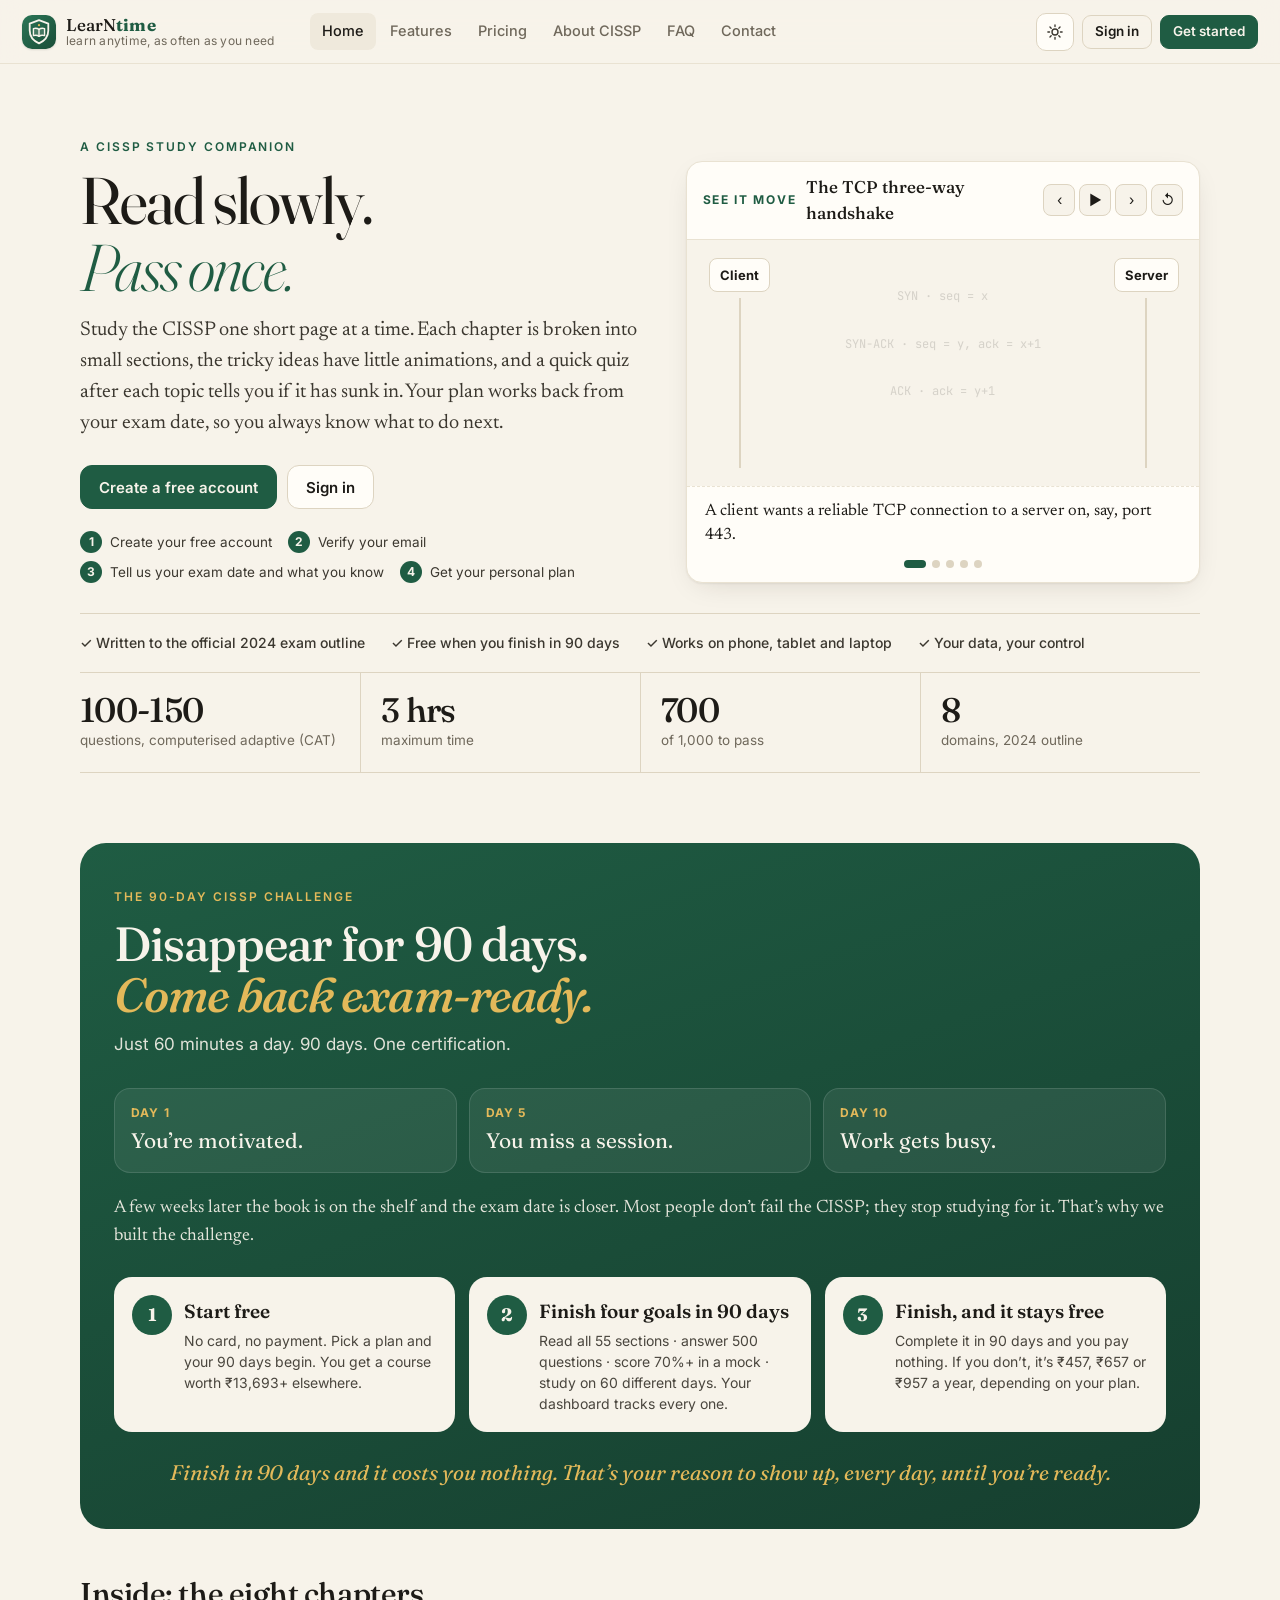
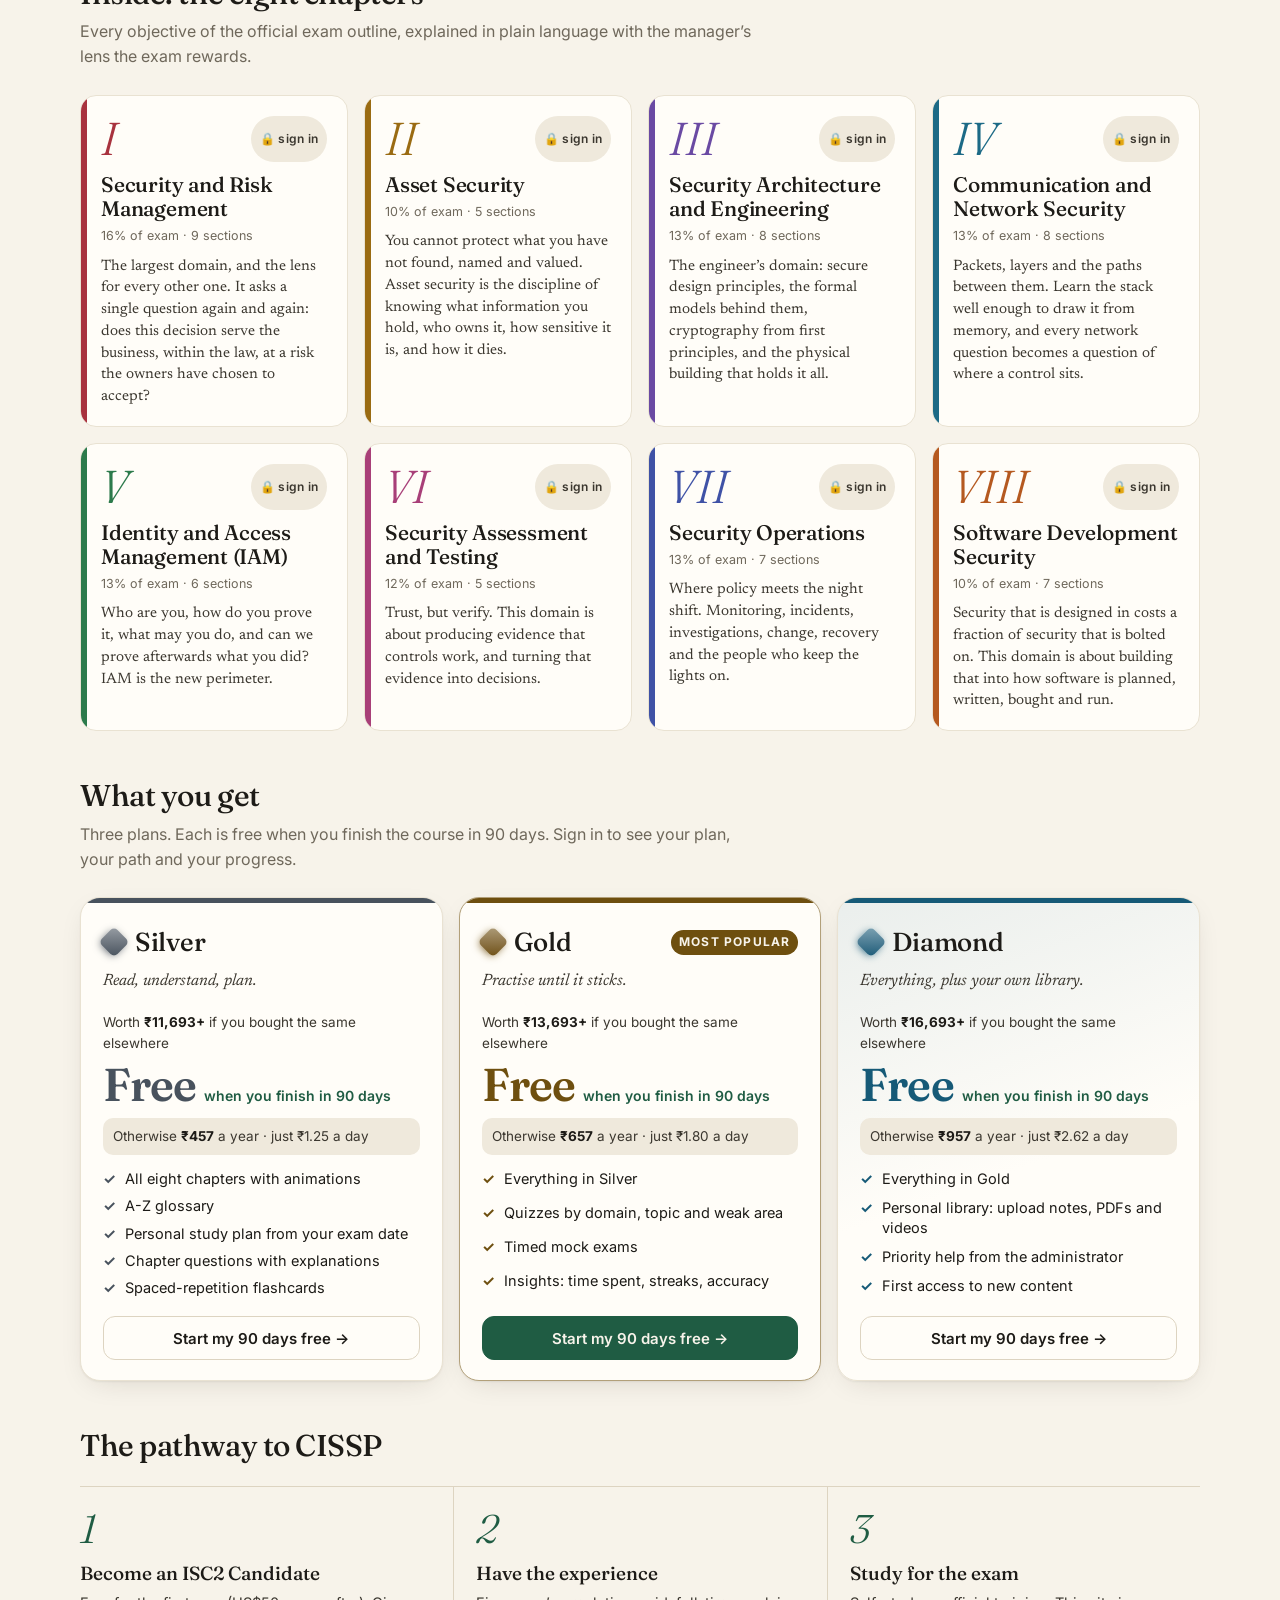
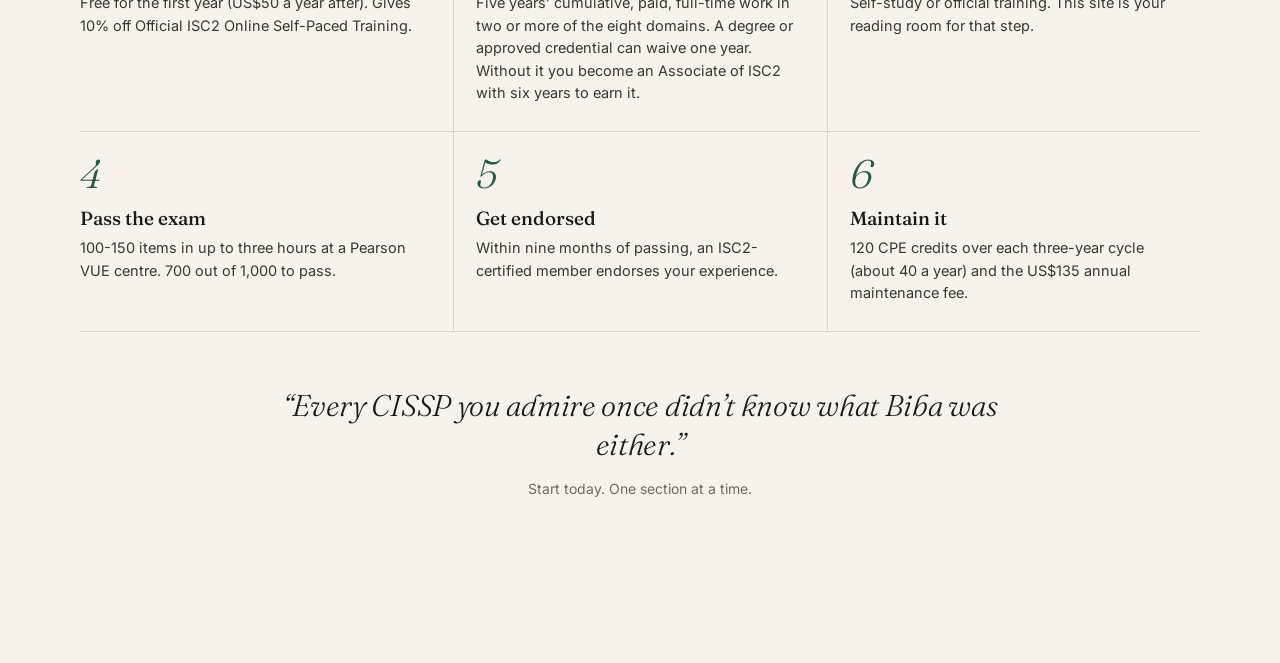
==== commit da3e9a94: "LearNtime as the site, CISSP and Learn GRC as two courses: course tag only inside a course, course-s" ====
--- a/index.html
+++ b/index.html
@@ -36,7 +36,7 @@
     </button>
     <a class="brand" href="#/">
       <span class="brand-mark" aria-hidden="true"><svg viewBox="0 0 64 64" width="34" height="34" aria-hidden="true"><defs><linearGradient id="g" x1="0" y1="0" x2="1" y2="1"><stop offset="0" stop-color="#2a7556"/><stop offset="1" stop-color="#1a4d38"/></linearGradient></defs><rect width="64" height="64" rx="15" fill="url(#g)"/><path d="M32 9.5l17.5 6.6v13.2c0 11-7.4 19.6-17.5 24.2C21.9 48.9 14.5 40.3 14.5 29.3V16.1z" fill="none" stroke="#f7f3ea" stroke-width="3.4" stroke-linejoin="round"/><path d="M21.5 25.6c3.8-1.2 7.6-.7 10.5 1.5 2.9-2.2 6.7-2.7 10.5-1.5v13.2c-3.8-1.2-7.6-.7-10.5 1.5-2.9-2.2-6.7-2.7-10.5-1.5z" fill="#f7f3ea" fill-opacity=".16" stroke="#f7f3ea" stroke-width="2.6" stroke-linejoin="round"/><path d="M32 27.1v13.2" stroke="#f7f3ea" stroke-width="2.6" stroke-linecap="round"/><circle cx="32" cy="19.2" r="2.1" fill="#e3b95a"/></svg></span>
-      <span class="brand-text"><b>LearN<span>time</span></b><small><span class="bb">CISSP</span><span class="bt"> · read slowly, pass once</span></small></span>
+      <span class="brand-text"><b>LearN<span>time</span></b><small><span class="bt neutral">learn anytime, as often as you need</span></small></span>
     </a>
     <nav class="mainnav" aria-label="Study">
       <a class="nav-top" href="#/" data-nav="home">Home</a>
@@ -90,35 +90,40 @@
         </div>
       </div>
       <div class="nav-group">
-        <button class="nav-top" type="button" aria-expanded="false" aria-haspopup="true">Library<svg viewBox="0 0 12 12" width="10" height="10" aria-hidden="true"><path d="M2.5 4.5L6 8l3.5-3.5" fill="none" stroke="currentColor" stroke-width="1.6" stroke-linecap="round"/></svg></button>
-        <div class="nav-menu" role="menu">
-          <a href="#/grc/library/iso-annex-a-2022" data-nav="grc-library" role="menuitem"><b>ISO 27001:2022</b><small>All 93 Annex A controls</small></a>
-          <a href="#/grc/library/soc2-controls" data-nav="grc-library" role="menuitem"><b>SOC 2</b><small>Controls, evidence and policies</small></a>
-          <a href="#/grc/library/dpdp-sections-reference" data-nav="grc-library" role="menuitem"><b>DPDP Act and Rules</b><small>Section by section</small></a>
-          <a href="#/grc/library/tprm-lifecycle-and-monitoring" data-nav="grc-library" role="menuitem"><b>Third-party risk</b><small>Lifecycle, contracts, SOC 2 review</small></a>
-          <a href="#/grc/library" data-nav="grc-library" role="menuitem"><b>Policy templates and all documents</b><small>46 documents, searchable</small></a>
-        </div>
-      </div>
-      <div class="nav-group">
-        <button class="nav-top" type="button" aria-expanded="false" aria-haspopup="true">Controls<svg viewBox="0 0 12 12" width="10" height="10" aria-hidden="true"><path d="M2.5 4.5L6 8l3.5-3.5" fill="none" stroke="currentColor" stroke-width="1.6" stroke-linecap="round"/></svg></button>
-        <div class="nav-menu" role="menu">
-          <a href="#/grc/controls" data-nav="grc-controls" role="menuitem"><b>Control workbench</b><small>53 common controls: test and rate</small></a>
-          <a href="#/grc/map/iso" data-nav="grc-map" role="menuitem"><b>Framework map</b><small>ISO, SOC 2, NIST, India, IEC</small></a>
-          <a href="#/grc/calendar" data-nav="grc-calendar" role="menuitem"><b>Evidence calendar</b><small>What is due each month, by department</small></a>
+        <button class="nav-top" type="button" aria-expanded="false" aria-haspopup="true">Learn<svg viewBox="0 0 12 12" width="10" height="10" aria-hidden="true"><path d="M2.5 4.5L6 8l3.5-3.5" fill="none" stroke="currentColor" stroke-width="1.6" stroke-linecap="round"/></svg></button>
+        <div class="nav-menu nav-menu-wide" role="menu">
+          <span class="nav-sub" role="presentation">Read</span>
+          <a href="#/grc/library" data-nav="grc-library" role="menuitem"><b>Library</b><small>46 documents: ISO, SOC 2, DPDP, policies</small></a>
+          <a href="#/grc/briefings" data-nav="grc-briefings" role="menuitem"><b>Briefings</b><small>News and how a GRC Manager responds</small></a>
+          <a href="#/grc/reading" data-nav="grc-reading" role="menuitem"><b>Reading room</b><small>Frameworks, tools, books, people</small></a>
+          <span class="nav-sub" role="presentation">Understand</span>
+          <a href="#/grc/landscape" data-nav="grc-landscape" role="menuitem"><b>Regulators and standards</b><small>Who regulates what; mandatory or not</small></a>
+          <a href="#/grc/visuals" data-nav="grc-visuals" role="menuitem"><b>Diagrams</b><small>Org chart, vendor lifecycle, risk matrix</small></a>
+          <a href="#/grc/glossary" data-nav="grc-glossary" role="menuitem"><b>GRC glossary</b><small>A to Z or by topic</small></a>
+        </div>
+      </div>
+      <div class="nav-group">
+        <button class="nav-top" type="button" aria-expanded="false" aria-haspopup="true">Tools<svg viewBox="0 0 12 12" width="10" height="10" aria-hidden="true"><path d="M2.5 4.5L6 8l3.5-3.5" fill="none" stroke="currentColor" stroke-width="1.6" stroke-linecap="round"/></svg></button>
+        <div class="nav-menu nav-menu-wide" role="menu">
+          <span class="nav-sub" role="presentation">Controls</span>
+          <a href="#/grc/controls" data-nav="grc-controls" role="menuitem"><b>Control workbench</b><small>53 controls: owner, evidence, test</small></a>
+          <a href="#/grc/map/iso" data-nav="grc-map" role="menuitem"><b>Framework map</b><small>One control, many standards</small></a>
+          <a href="#/grc/calendar" data-nav="grc-calendar" role="menuitem"><b>Evidence calendar</b><small>What is due each month</small></a>
+          <span class="nav-sub" role="presentation">Registers</span>
+          <a href="#/grc/vendors" data-nav="grc-vendors" role="menuitem"><b>Vendor register</b><small>Data, access, tier, risks per vendor</small></a>
+          <a href="#/grc/pbc" data-nav="grc-pbc" role="menuitem"><b>PBC list</b><small>What auditors will ask for</small></a>
+          <span class="nav-sub" role="presentation">For leaders</span>
+          <a href="#/grc/budget" data-nav="grc-budget" role="menuitem"><b>Budget planner</b><small>Spend range from your risks and controls</small></a>
+          <a href="#/grc/spend" data-nav="grc-spend" role="menuitem"><b>CEO and CFO guide</b><small>Mandatory, essential, good to have</small></a>
         </div>
       </div>
       <div class="nav-group">
         <button class="nav-top" type="button" aria-expanded="false" aria-haspopup="true">Practise<svg viewBox="0 0 12 12" width="10" height="10" aria-hidden="true"><path d="M2.5 4.5L6 8l3.5-3.5" fill="none" stroke="currentColor" stroke-width="1.6" stroke-linecap="round"/></svg></button>
-        <div class="nav-menu" role="menu">
+        <div class="nav-menu nav-menu-wide" role="menu">
+          <a href="#/grc/rooms" data-nav="grc-rooms" role="menuitem"><b>Scenario rooms</b><small>Real situations against the clock</small></a>
           <a href="#/grc/labs" data-nav="grc-labs" role="menuitem"><b>Hands-on labs</b><small>7 labs with real GRC tools</small></a>
-          <a href="#/grc/vendors" data-nav="grc-vendors" role="menuitem"><b>Vendor register</b><small>Data, access, tier, risks and controls per vendor</small></a>
-          <a href="#/grc/setup" data-nav="grc-setup" role="menuitem"><b>Run CISO Assistant</b><small>Free set-up on Oracle Cloud, step by step</small></a>
+          <a href="#/grc/setup" data-nav="grc-setup" role="menuitem"><b>Run CISO Assistant</b><small>Free set-up on Oracle Cloud</small></a>
           <a href="#/grc/guide" data-nav="grc-guide" role="menuitem"><b>Field guide</b><small>13 tabs: role, plan, templates</small></a>
-          <a href="#/grc/briefings" data-nav="grc-briefings" role="menuitem"><b>Briefings</b><small>News and how a GRC Manager responds</small></a>
-          <a href="#/grc/visuals" data-nav="grc-visuals" role="menuitem"><b>Diagrams</b><small>Org chart, vendor lifecycle, data flows, risk matrix</small></a>
-          <a href="#/grc/reading" data-nav="grc-reading" role="menuitem"><b>Reading room</b><small>Frameworks, tools, books and people, summarised</small></a>
-          <a href="#/grc/pbc" data-nav="grc-pbc" role="menuitem"><b>PBC list</b><small>Audit evidence list for SOC 2 and ISO 27001</small></a>
-          <a href="#/grc/glossary" data-nav="grc-glossary" role="menuitem"><b>GRC glossary</b><small>Every short form, explained</small></a>
         </div>
       </div>
       <a class="nav-top nav-switch" href="#/" data-nav="to-cissp">Study CISSP</a>
--- a/assets/css/style.css
+++ b/assets/css/style.css
@@ -1838,7 +1838,7 @@
 .cf-card:hover { border-color: #b8892a; }
 .cf-card b { font-size: 15.5px; line-height: 1.3; } .cf-card small { color: var(--muted); font-size: 12.5px; }
 .cf-top { display: flex; gap: 6px; flex-wrap: wrap; align-items: center; }
-.cf-id { font: 700 13px var(--mono); color: #8a6416; } .cf-id.big { font-size: 16px; }
+.cf-id { font: 700 13px var(--mono); color: var(--gold-ink); } .cf-id.big { font-size: 16px; }
 .cf-maps { font-size: 12.5px; color: var(--accent); font-weight: 600; }
 .cc-head { display: flex; gap: 8px; align-items: center; flex-wrap: wrap; }
 .cc-card { display: grid; grid-template-columns: repeat(3, 1fr); gap: 0; margin: 18px 0; border: 1px solid var(--rule-2); border-radius: 16px; overflow: hidden; background: var(--card); }
@@ -2082,3 +2082,237 @@
 .bf-body .tbl td, .bf-body .tbl th { font-family: var(--sans); font-size: 14px; vertical-align: top; }
 .bf-more { margin-top: 30px; } .bf-more .bf-card { margin-top: 10px; }
 .vd-risks li.med .vd-sev { color: color-mix(in srgb, var(--gold-ink) 65%, var(--ink)); }
+
+/* Vendor dashboard */
+.vd-dash { display: grid; grid-template-columns: repeat(2, minmax(0, 1fr)); gap: 12px; margin-top: 14px; }
+.vd-panel h3 { margin: 0 0 10px; font-size: 17px; }
+.vd-stack { display: flex; gap: 2px; height: 22px; border-radius: 6px; overflow: hidden; }
+.vd-stack span { display: block; min-width: 6px; }
+.vd-stack .t1, .vd-legend .t1 { background: #c0392b; } .vd-stack .t2, .vd-legend .t2 { background: #d9782d; } .vd-stack .t3, .vd-legend .t3 { background: #4f9d6c; }
+.vd-legend { list-style: none; padding: 0; margin: 12px 0 0; display: grid; gap: 6px; font-size: 14px; }
+.vd-legend li { display: flex; align-items: center; gap: 8px; } .vd-legend li b { margin-left: auto; }
+.vd-legend i { width: 12px; height: 12px; border-radius: 3px; display: inline-block; flex: none; }
+.vd-legend.inline { display: flex; gap: 16px; } .vd-legend.inline li b { margin: 0; }
+.vd-legend .hi, .vd-track .hi { background: #c0392b; } .vd-legend .me, .vd-track .me { background: #c9a227; }
+.vd-bars { display: grid; gap: 9px; }
+.vd-bar { display: grid; grid-template-columns: minmax(0, 44%) 1fr 40px; gap: 10px; align-items: center; font-size: 13.5px; }
+.vd-bl { overflow: hidden; text-overflow: ellipsis; white-space: nowrap; }
+.vd-bar > b { text-align: right; font-variant-numeric: tabular-nums; font-size: 13.5px; }
+.vd-track { display: flex; gap: 2px; height: 12px; background: var(--rule-2); border-radius: 4px; overflow: hidden; }
+.vd-track i { display: block; height: 100%; border-radius: 0 4px 4px 0; }
+.vd-track .cv { background: var(--accent); } .vd-track .cv.lo { background: #d9782d; }
+.vd-rev { display: grid; grid-template-columns: repeat(3, 1fr); gap: 8px; }
+.vd-rev div { padding: 10px; border-radius: 10px; background: var(--paper-2); } .vd-rev b { display: block; font-family: var(--display); font-size: 26px; } .vd-rev span { font-size: 12.5px; color: var(--ink-2); }
+.vd-late { list-style: none; padding: 0; margin: 10px 0 0; } .vd-late li { display: flex; justify-content: space-between; gap: 8px; padding: 7px 0; border-top: 1px solid var(--rule-2); font-size: 14px; } .vd-late small { color: var(--ink-2); }
+.vd-todo { margin-top: 12px; } .vd-todo h3 { margin: 0 0 8px; } .vd-todo ol { margin: 0; padding-left: 20px; display: grid; gap: 8px; } .vd-todo li { font-size: 14.5px; }
+.vd-todo li > span:last-child small { color: var(--ink-2); }
+.vd-sev.high { color: var(--bad); } .vd-sev.med { color: color-mix(in srgb, var(--gold-ink) 65%, var(--ink)); }
+.vd-todo .vd-sev { font-size: 11.5px; font-weight: 700; text-transform: uppercase; letter-spacing: .05em; margin-right: 8px; }
+.vd-revline { font-size: 13.5px; color: var(--ink-2); margin: 0 0 10px; } .vd-revline .vd-sev { font-weight: 700; }
+@media (max-width: 760px) { .vd-dash { grid-template-columns: 1fr; } }
+.vd-legend li, .vd-late li, .vd-todo li { margin: 0; } .vd-legend li { line-height: 1.3; } .vd-late { margin-left: 0 !important; padding-left: 0 !important; }
+.vd-legend, .vd-todo ol { margin-left: 0 !important; } .vd-legend { padding-left: 0 !important; } .vd-panel .hint { margin-top: 12px; }
+
+/* grouped menus */
+.mainnav .nav-menu .nav-sub { display: block; padding: 10px 12px 2px; font-size: 11.5px; font-weight: 700; letter-spacing: .1em; text-transform: uppercase; color: var(--muted); }
+.mainnav .nav-menu .nav-sub:first-child { padding-top: 4px; }
+.toc-subhead { margin: 8px 0 2px; padding: 0 12px; font-size: 11.5px; font-weight: 700; letter-spacing: .1em; text-transform: uppercase; color: var(--muted); }
+.what-is { margin: 8px 0 0; padding: 10px 14px; border-radius: 10px; background: var(--paper-2); font-size: 15px; line-height: 1.55; max-width: 48rem; }
+.what-is a { color: var(--accent); font-weight: 600; }
+/* regulators and standards */
+.land-key { display: grid; grid-template-columns: repeat(4, 1fr); gap: 8px; margin: 18px 0 8px; }
+.land-st { position: relative; text-align: left; padding: 12px 14px 12px 16px; border-radius: 12px; border: 1px solid var(--rule-2); background: var(--card); border-left: 5px solid; display: grid; gap: 4px; }
+.land-st b { font-size: 15px; } .land-st span { font-size: 13px; color: var(--ink-2); line-height: 1.4; } .land-st small { position: absolute; top: 10px; right: 12px; font-weight: 700; font-size: 15px; }
+.land-st.on { box-shadow: 0 0 0 2px var(--accent); }
+.land-st.law, .land-tag.law { border-left-color: #c0392b; } .land-st.sector, .land-tag.sector { border-left-color: #d9782d; } .land-st.client, .land-tag.client { border-left-color: #2f6fb0; } .land-st.voluntary, .land-tag.voluntary { border-left-color: #4f9d6c; }
+.land-sec { margin-top: 30px; scroll-margin-top: 80px; }
+.land-list { display: grid; grid-template-columns: repeat(auto-fill, minmax(300px, 1fr)); gap: 12px; }
+.land-item h3 { margin: 0; font-size: 17px; } .land-top { display: flex; justify-content: space-between; gap: 10px; align-items: flex-start; }
+.land-tag { flex: none; font-size: 12px; font-weight: 600; padding: 3px 8px 3px 8px; border-radius: 6px; border-left: 4px solid; background: var(--paper-2); white-space: nowrap; }
+.land-by { margin: 4px 0 8px; font-size: 13.5px; color: var(--ink-2); }
+.land-item dl { margin: 0; font-size: 14px; line-height: 1.5; } .land-item dt { font-weight: 600; margin-top: 6px; } .land-item dd { margin: 0; color: var(--ink-2); }
+/* CEO and CFO guide */
+.spend-tools { display: grid; grid-template-columns: repeat(auto-fill, minmax(260px, 1fr)); gap: 12px; }
+.spend-tool { text-decoration: none; } .spend-tool h3 { margin: 0 0 6px; font-size: 17px; } .spend-tool p { margin: 0; font-size: 14.5px; color: var(--ink-2); line-height: 1.5; }
+.spend-q { margin-top: 8px !important; color: var(--ink) !important; }
+.spend-tier { margin-top: 14px; border-top: 5px solid var(--rule); } .spend-tier.must { border-top-color: #c0392b; } .spend-tier.essential { border-top-color: #d9782d; } .spend-tier.nice { border-top-color: #4f9d6c; }
+.spend-head { display: flex; gap: 12px; align-items: flex-start; margin-bottom: 6px; } .spend-head h3 { margin: 0; font-size: 20px; } .spend-head .sub { margin: 2px 0 0; }
+.spend-n { flex: none; width: 32px; height: 32px; border-radius: 50%; display: grid; place-items: center; background: var(--paper-2); font-weight: 700; }
+.spend-tier td { font-size: 14px; vertical-align: top; } .spend-tier td:first-child { font-weight: 600; }
+td.nowrap { white-space: nowrap; }
+.spend-eg p { margin: 0 0 8px; font-size: 15px; line-height: 1.55; } .spend-eg p:last-child { margin: 0; }
+.spend-order, .spend-qs { font-size: 15.5px; line-height: 1.7; padding-left: 22px; }
+@media (max-width: 900px) { .land-key { grid-template-columns: 1fr 1fr; } }
+@media (max-width: 520px) { .land-key { grid-template-columns: 1fr; } }
+.cf-rated .ok { color: color-mix(in srgb, var(--good) 75%, var(--ink)); }
+
+/* GRC desk: extra panels */
+.gd-grid { display: grid; grid-template-columns: repeat(2, minmax(0, 1fr)); gap: 12px; margin-top: 16px; }
+.gd-panel { padding: 16px 18px; }
+.gd-head { display: flex; justify-content: space-between; align-items: baseline; gap: 10px; margin-bottom: 10px; }
+.gd-head h3 { margin: 0; font-size: 17px; } .gd-head a { font-size: 13.5px; color: var(--accent); text-decoration: none; font-weight: 600; }
+.gd-mods { grid-row: span 2; }
+.gd-mod { display: grid; grid-template-columns: 22px minmax(0, 1fr) 90px 38px 40px; gap: 8px; align-items: center; padding: 6px 4px; border-radius: 8px; text-decoration: none; font-size: 14px; }
+.gd-mod:hover { background: var(--paper-2); }
+.gd-mn { font-weight: 700; color: var(--gold-ink); text-align: right; } .gd-ml { overflow: hidden; text-overflow: ellipsis; white-space: nowrap; }
+.gd-mt { height: 8px; border-radius: 4px; background: var(--rule-2); overflow: hidden; } .gd-mt i { display: block; height: 100%; background: #b8892a; border-radius: 0 4px 4px 0; }
+.gd-mv { font-size: 13px; color: var(--ink-2); text-align: right; font-variant-numeric: tabular-nums; }
+.gd-ma { font-size: 12.5px; font-weight: 700; text-align: right; color: var(--muted); } .gd-ma.hi { color: color-mix(in srgb, var(--good) 75%, var(--ink)); } .gd-ma.mid { color: color-mix(in srgb, var(--gold-ink) 75%, var(--ink)); } .gd-ma.lo { color: var(--bad); }
+.gd-spark { display: grid; grid-template-columns: repeat(14, 1fr); gap: 4px; height: 90px; align-items: end; border-bottom: 1px solid var(--rule); }
+.gd-spark span { height: 100%; display: flex; align-items: flex-end; } .gd-spark i { display: block; width: 100%; background: var(--accent); border-radius: 4px 4px 0 0; }
+.gd-axis { display: flex; justify-content: space-between; font-size: 12px; color: var(--muted); margin-top: 4px; }
+.gd-nums { display: grid; grid-template-columns: repeat(auto-fit, minmax(70px, 1fr)); gap: 8px; margin-top: 12px; }
+.gd-nums div { padding: 8px 10px; border-radius: 10px; background: var(--paper-2); } .gd-nums b { display: block; font-family: var(--display); font-size: 22px; } .gd-nums b.warn { color: var(--bad); } .gd-nums span { font-size: 12.5px; color: var(--ink-2); }
+.gd-split { display: flex; gap: 2px; height: 18px; border-radius: 6px; overflow: hidden; background: var(--rule-2); }
+.gd-split span { display: block; min-width: 4px; }
+.gd-split .ef, .gd-legend .ef { background: #4f9d6c; } .gd-split .pa, .gd-legend .pa { background: #c9a227; } .gd-split .in, .gd-legend .in { background: #c0392b; } .gd-split .ip, .gd-legend .ip { background: #2f6fb0; } .gd-split .nt, .gd-legend .nt { background: var(--rule); }
+.gd-legend { list-style: none; padding: 0 !important; margin: 10px 0 0 !important; display: grid; gap: 4px; font-size: 13.5px; }
+.gd-legend li { display: flex; align-items: center; gap: 8px; margin: 0; } .gd-legend li b { margin-left: auto; } .gd-legend i { width: 11px; height: 11px; border-radius: 3px; flex: none; }
+.gd-note { font-size: 14px; margin: 12px 0 0; } .gd-note a { color: var(--accent); font-weight: 600; }
+.gd-brief { display: block; margin-top: 12px; padding: 10px 12px; border-radius: 10px; border-left: 4px solid var(--gold-ink); background: var(--paper-2); text-decoration: none; }
+.gd-brief b { display: block; font-size: 14.5px; margin-top: 2px; }
+.gd-quick { display: grid; grid-template-columns: repeat(auto-fill, minmax(150px, 1fr)); gap: 8px; margin-top: 12px; }
+.gd-quick a { display: flex; align-items: center; gap: 10px; min-height: 48px; padding: 0 14px; border-radius: 12px; border: 1px solid var(--rule-2); background: var(--card); text-decoration: none; font-size: 14.5px; font-weight: 600; }
+.gd-quick a span { color: var(--gold-ink); font-weight: 400; width: 18px; text-align: center; }
+.gd-quick a:hover { border-color: var(--accent); }
+@media (max-width: 860px) { .gd-grid { grid-template-columns: 1fr; } .gd-mods { grid-row: auto; } }
+@media (max-width: 420px) { .gd-mod { grid-template-columns: 20px minmax(0, 1fr) 54px 34px 38px; gap: 6px; } }
+
+/* Budget planner */
+.bp-h { font-family: var(--display); font-size: 21px; margin: 0 0 10px; }
+.bp-profile .form-row label { flex: 1; min-width: 200px; }
+.bp-packs { display: grid; grid-template-columns: repeat(3, minmax(0, 1fr)); gap: 12px; margin: 16px 0; }
+.bp-pack { display: flex; flex-direction: column; border-top: 5px solid var(--rule); }
+.bp-pack.min { border-top-color: #c0392b; } .bp-pack.rec { border-top-color: var(--accent); box-shadow: 0 0 0 2px color-mix(in srgb, var(--accent) 35%, transparent); } .bp-pack.full { border-top-color: #2f6fb0; }
+.bp-range { font-family: var(--display); font-size: 24px; margin-top: 6px; line-height: 1.2; } .bp-pack > small { color: var(--ink-2); }
+.bp-pack dl { margin: 12px 0 6px; display: grid; grid-template-columns: auto 1fr; gap: 4px 10px; font-size: 14px; } .bp-pack dt { color: var(--ink-2); } .bp-pack dd { margin: 0; font-weight: 600; text-align: right; }
+.bp-pack .btn { margin-top: auto; align-self: flex-start; }
+.bp-sum { margin-bottom: 14px; } .bp-mats { margin-top: 14px; }
+.bp-cell { gap: 2px; display: flex !important; flex-wrap: wrap; align-content: center; justify-content: center; }
+.bp-cell b { display: inline-grid; place-items: center; min-width: 20px; height: 20px; border-radius: 50%; background: #1b1b1b; color: #fff; font-size: 11.5px; }
+.bp-risks td { font-size: 14px; vertical-align: middle; } .bp-risks td.num { white-space: nowrap; text-align: right; } .bp-risks small { color: var(--ink-2); }
+.bp-risks select { min-height: 38px; font-size: 13.5px; max-width: 170px; }
+.bp-tier { margin: 18px 0 8px; font-size: 15px; text-transform: uppercase; letter-spacing: .08em; } .bp-tier.must { color: var(--bad); } .bp-tier.essential { color: color-mix(in srgb, #d9782d 55%, var(--ink)); } .bp-tier.nice { color: color-mix(in srgb, var(--good) 75%, var(--ink)); }
+.bp-ctrls { display: grid; gap: 6px; }
+.bp-ctrl { display: grid; grid-template-columns: 22px 1fr auto; gap: 10px; align-items: center; padding: 10px 12px; border: 1px solid var(--rule-2); border-radius: 10px; cursor: pointer; }
+.bp-ctrl.on { border-color: color-mix(in srgb, var(--accent) 45%, var(--rule)); background: color-mix(in srgb, var(--accent) 6%, var(--card)); }
+.bp-ctrl input { width: 18px; height: 18px; } .bp-ct b { display: block; font-size: 14.5px; font-weight: 600; } .bp-ct small { font-size: 12.5px; color: var(--ink-2); }
+.bp-cc { text-align: right; font-size: 13.5px; white-space: nowrap; } .bp-cc small { display: block; font-weight: 700; font-size: 12.5px; } .bp-cc .good { color: color-mix(in srgb, var(--good) 75%, var(--ink)); } .bp-cc .poor { color: var(--ink-2); }
+@media (max-width: 860px) { .bp-packs { grid-template-columns: 1fr; } }
+@media (max-width: 560px) { .bp-ctrl { grid-template-columns: 22px 1fr; } .bp-cc { grid-column: 2; text-align: left; } .bp-cc small { display: inline; margin-left: 8px; } }
+@media print { .grc-budget .btn, .grc-budget select { display: none !important; } }
+
+/* Scenario rooms */
+.rm-list { display: grid; gap: 12px; margin-top: 18px; }
+.rm-card { text-decoration: none; display: block; } .rm-card h3 { margin: 8px 0 6px; font-size: 20px; } .rm-card p { margin: 0; color: var(--ink-2); font-size: 15px; line-height: 1.55; }
+.rm-top, .rm-foot { display: flex; justify-content: space-between; align-items: center; gap: 10px; } .rm-top small { color: var(--ink-2); } .rm-foot { margin-top: 12px; font-size: 14px; }
+.rm-head { display: flex; justify-content: space-between; align-items: flex-start; gap: 14px; margin-top: 6px; } .rm-head .sub { margin: 4px 0 0; }
+.rm-clock { flex: none; text-align: center; padding: 8px 14px; border-radius: 12px; background: #14171a; color: #f3efe6; min-width: 110px; }
+.rm-clock small { display: block; font-size: 11px; letter-spacing: .12em; text-transform: uppercase; color: #d4a640; } .rm-clock b { font: 700 20px var(--mono); }
+.rm-steps { list-style: none; display: flex; gap: 6px; padding: 0; margin: 14px 0 16px; flex-wrap: wrap; }
+.rm-steps li { width: 32px; height: 32px; border-radius: 50%; display: grid; place-items: center; font-size: 13px; font-weight: 700; border: 1px solid var(--rule); color: var(--ink-2); }
+.rm-steps li.done { background: var(--accent); color: var(--accent-ink); border-color: var(--accent); } .rm-steps li.now { border: 2px solid var(--gold-ink); color: var(--ink); }
+.rm-brief h2, .rm-q h2, .rm-reply h2, .rm-done h2 { font-family: var(--display); font-size: 21px; margin: 4px 0 10px; } .rm-brief p { font-size: 16px; line-height: 1.6; }
+.rm-grid { display: grid; grid-template-columns: 1.3fr 1fr; gap: 12px; }
+.rm-inbox h2, .rm-desk h2 { font-size: 13px; letter-spacing: .1em; text-transform: uppercase; color: var(--muted); margin: 0 0 10px; font-family: var(--sans); }
+.rm-msg { padding: 12px 14px; border-radius: 10px; background: var(--paper-2); } .rm-msg + .rm-msg { margin-top: 8px; }
+.rm-from { display: flex; justify-content: space-between; gap: 8px; font-size: 14px; } .rm-from small { color: var(--ink-2); font-family: var(--mono); }
+.rm-subj { font-weight: 600; margin: 4px 0 6px; } .rm-msg p { margin: 0; font-size: 15px; line-height: 1.55; } .rm-msg p.rm-subj { margin: 4px 0 6px; }
+.rm-doc { padding: 10px 12px; border-radius: 10px; border: 1px solid var(--rule-2); } .rm-doc + .rm-doc { margin-top: 8px; } .rm-doc b { font-size: 14px; } .rm-doc p { margin: 4px 0 0; font-size: 14px; color: var(--ink-2); line-height: 1.5; }
+.rm-doc.flag { border-left: 4px solid var(--bad); }
+.rm-q { margin-top: 12px; border-top: 4px solid var(--gold-ink); }
+.rm-opts { display: grid; gap: 8px; }
+.rm-opt { text-align: left; padding: 12px 14px; border-radius: 10px; border: 1px solid var(--rule); background: var(--card); font-size: 15px; line-height: 1.45; min-height: 48px; }
+.rm-opt:not(:disabled):hover { border-color: var(--accent); }
+.rm-opt.picked.s2, .rm-opt.best { border: 2px solid var(--good); } .rm-opt.picked.s1 { border: 2px solid #c9a227; } .rm-opt.picked.s0 { border: 2px solid var(--bad); }
+.rm-opt:disabled { cursor: default; color: var(--ink); }
+.rm-fb { margin: 12px 0; padding: 12px 14px; border-radius: 10px; background: var(--paper-2); font-size: 15px; line-height: 1.55; border-left: 4px solid; }
+.rm-fb.s2 { border-color: var(--good); } .rm-fb.s1 { border-color: #c9a227; } .rm-fb.s0 { border-color: var(--bad); } .rm-better { margin: 8px 0 0; }
+.rm-parts { display: grid; gap: 6px; } .rm-part { display: flex; gap: 10px; align-items: flex-start; padding: 10px 12px; border: 1px solid var(--rule-2); border-radius: 10px; font-size: 15px; line-height: 1.45; }
+.rm-mail { margin: 14px 0; border: 1px solid var(--rule); border-radius: 12px; overflow: hidden; }
+.rm-mail-h { display: grid; gap: 2px; padding: 10px 14px; background: var(--paper-2); font-size: 13.5px; color: var(--ink-2); }
+.rm-mail-b { padding: 14px; font-size: 15px; line-height: 1.65; min-height: 60px; }
+.rm-score { display: grid; gap: 4px; padding: 6px 0 14px; border-bottom: 1px solid var(--rule-2); margin-bottom: 14px; } .rm-score b { font-family: var(--display); font-size: 48px; line-height: 1; } .rm-score small { color: var(--ink-2); }
+.rm-check, .rm-take { padding-left: 0; list-style: none; display: grid; gap: 6px; } .rm-take { padding-left: 20px; list-style: disc; }
+.rm-check li { padding: 8px 12px; border-radius: 8px; background: var(--paper-2); font-size: 14.5px; line-height: 1.5; } .rm-check small { display: block; color: var(--ink-2); }
+.rm-check .ok { border-left: 4px solid var(--good); } .rm-check .no { border-left: 4px solid var(--bad); } .rm-check .miss { border-left: 4px solid #c9a227; }
+.rm-links { display: flex; flex-wrap: wrap; gap: 8px; } .rm-links .chip { display: inline-flex; align-items: center; min-height: 40px; padding: 0 14px; border: 1px solid var(--rule); border-radius: 999px; text-decoration: none; font-size: 14px; }
+@media (max-width: 760px) { .rm-grid { grid-template-columns: 1fr; } .rm-head { flex-direction: column; } }
+/* Favourites */
+.fav-list { display: grid; gap: 12px; margin: 18px 0; } .fav-top { display: flex; justify-content: space-between; align-items: flex-start; gap: 10px; } .fav-top h3 { margin: 0; font-size: 19px; }
+.fav-top h3 a { text-decoration: none; } .fav-url { margin: 2px 0 8px; font: 13px var(--mono); color: var(--ink-2); } .fav-card p { font-size: 15px; line-height: 1.55; }
+.fav-form label { font-size: 14px; } .fav-form input { width: 100%; }
+
+/* Scenario rooms: workbook look */
+.mono { font-family: var(--mono); }
+.rm-bar { position: sticky; top: 64px; z-index: 5; display: flex; align-items: center; gap: 12px; padding: 10px 0; margin-bottom: 8px; background: var(--paper); border-bottom: 1px solid var(--rule-2); }
+.rm-back { text-decoration: none; font-size: 18px; width: 32px; height: 32px; display: grid; place-items: center; border-radius: 8px; border: 1px solid var(--rule-2); }
+.rm-bar > b { font-size: 15px; font-weight: 700; overflow: hidden; text-overflow: ellipsis; white-space: nowrap; }
+.rm-slots { margin-left: auto; display: flex; align-items: center; gap: 4px; }
+.rm-slots span, .rm-tk-slots span { font: 600 11.5px var(--mono); min-width: 28px; height: 24px; padding: 0 4px; display: grid; place-items: center; border: 1px solid var(--rule); border-radius: 5px; color: var(--ink-2); }
+.rm-slots span.done, .rm-tk-slots span.done { background: var(--accent); color: var(--accent-ink); border-color: var(--accent); } .rm-slots span.now { border: 2px solid var(--gold-ink); color: var(--ink); }
+.rm-slots em { font: 12px var(--mono); font-style: normal; color: var(--ink-2); margin-left: 6px; white-space: nowrap; }
+.rm-hero { padding: 26px 0 18px; } .rm-meta { display: block; font-size: 12.5px; color: var(--ink-2); letter-spacing: .02em; }
+.rm-h1 { font-family: var(--sans); font-weight: 800; font-size: clamp(36px, 6vw, 64px); line-height: 1.02; letter-spacing: -.03em; margin: 10px 0 14px; max-width: 14ch; }
+.rm-lede { font-size: 19px; line-height: 1.6; max-width: 40rem; color: var(--ink); margin: 0 0 12px; }
+.rm-skip { color: var(--ink); font-weight: 600; text-decoration-color: var(--gold-ink); text-decoration-thickness: 2px; text-underline-offset: 4px; align-self: center; }
+.rm-ticket { margin: 8px 0 22px; border: 1px solid var(--rule-2); border-radius: 16px; background: var(--card); box-shadow: 0 1px 2px rgba(0,0,0,.05); }
+.rm-tk-top { display: flex; justify-content: space-between; align-items: center; padding: 12px 18px; border-bottom: 1px solid var(--rule-2); font-size: 13.5px; }
+.rm-pill { font: 600 11.5px var(--mono); padding: 3px 9px; border-radius: 999px; border: 1px solid var(--rule); white-space: nowrap; color: var(--ink-2); }
+.rm-pill.open { border-color: var(--gold-ink); color: var(--gold-ink); } .rm-pill.closed, .rm-pill.done { border-color: var(--good); color: color-mix(in srgb, var(--good) 75%, var(--ink)); } .rm-pill.partly { border-color: #c9a227; color: color-mix(in srgb, #c9a227 55%, var(--ink)); }
+.rm-tk-body { display: grid; grid-template-columns: 1.1fr 1fr; gap: 18px 28px; padding: 18px; }
+.rm-tk-text { font-size: 21px; font-weight: 700; line-height: 1.35; margin: 0; letter-spacing: -.01em; } .rm-tk-own { font-size: 12.5px; color: var(--ink-2); margin: 8px 0 14px; }
+.rm-tk-slots { display: flex; flex-wrap: wrap; gap: 6px; } .rm-tk-slots span { min-width: 44px; height: 40px; font-size: 13px; border-radius: 8px; }
+.rm-goals { list-style: none; padding: 0 !important; margin: 0 !important; } .rm-goals li { display: flex; justify-content: space-between; align-items: center; gap: 10px; padding: 9px 0; border-bottom: 1px solid var(--rule-2); font-size: 14.5px; margin: 0; }
+.rm-quote { margin: 0 0 20px; padding: 22px 4px; } .rm-quote blockquote { margin: 0; font-family: var(--sans); font-weight: 800; font-size: clamp(26px, 4vw, 40px); line-height: 1.12; letter-spacing: -.02em; max-width: 22ch; }
+.rm-quote figcaption { font-size: 12.5px; color: var(--ink-2); margin-top: 10px; }
+.rm-chapter { display: grid; grid-template-columns: 180px minmax(0, 1fr); gap: 24px; margin-top: 14px; }
+.rm-side { position: sticky; top: 130px; align-self: start; } .rm-side b { display: block; font-size: 22px; font-weight: 600; } .rm-side small { display: block; font-size: 12.5px; color: var(--ink-2); margin-top: 4px; }
+.rm-count { font-size: 12.5px; color: var(--ink-2); }
+.rm-main .rm-inbox { margin-top: 8px; }
+.rm-term { margin: 12px 0; border-radius: 12px; background: #1b1d1f; color: #e9e4d8; padding: 12px 14px; }
+.rm-term-h { font-size: 12px; color: #b9b2a3; margin-bottom: 6px; }
+.rm-term-row { display: grid; grid-template-columns: minmax(110px, 30%) 1fr auto; gap: 12px; padding: 8px 0; border-top: 1px solid #33363a; font-size: 14px; line-height: 1.5; align-items: start; }
+.rm-term-row .mono { font-size: 12.5px; color: #d4a640; } .rm-term-row em { font: 700 11px var(--mono); font-style: normal; padding: 2px 8px; border-radius: 5px; background: #f3efe6; color: #8c2a1e; }
+.rm-term-row.flag span:nth-child(2) { color: #fff; }
+.rm-q { margin-top: 12px; } .rm-q h2 { font-family: var(--sans); font-weight: 800; font-size: 24px; letter-spacing: -.01em; }
+.rm-opt { display: grid; grid-template-columns: 28px 1fr; gap: 10px; align-items: start; }
+.rm-ok { width: 26px; height: 26px; display: grid; place-items: center; border: 1px solid var(--rule); border-radius: 6px; font-size: 12px; }
+@media (max-width: 760px) {
+  .rm-bar { top: 64px; flex-wrap: wrap; } .rm-slots { margin-left: 0; width: 100%; } .rm-slots span { min-width: 26px; }
+  .rm-tk-body { grid-template-columns: 1fr; } .rm-chapter { grid-template-columns: 1fr; gap: 6px; } .rm-side { position: static; display: flex; gap: 10px; align-items: baseline; }
+  .rm-term-row { grid-template-columns: 1fr; gap: 2px; } .rm-term-row em { justify-self: start; }
+}
+.rm-bar-t { margin: 0; font: 700 15px var(--sans); overflow: hidden; text-overflow: ellipsis; white-space: nowrap; letter-spacing: 0; }
+.rm-pill.partly { color: color-mix(in srgb, #c9a227 35%, var(--ink)); }
+
+/* Briefing: sample filings */
+.bf-form { margin: 12px 0 8px; border: 1px solid var(--rule); border-radius: 12px; overflow: hidden; font-family: var(--sans); background: var(--card); }
+.bf-form-h { display: flex; justify-content: space-between; gap: 10px; flex-wrap: wrap; padding: 10px 14px; background: var(--paper-2); border-bottom: 1px solid var(--rule-2); font-size: 14.5px; }
+.bf-form-h span { font: 12.5px var(--mono); color: var(--ink-2); }
+.bf-form dl { display: grid; grid-template-columns: minmax(140px, 28%) 1fr; margin: 0; font-size: 14.5px; line-height: 1.5; }
+.bf-form dt { padding: 9px 14px; font-weight: 600; border-top: 1px solid var(--rule-2); color: var(--ink-2); font-size: 13.5px; }
+.bf-form dd { margin: 0; padding: 9px 14px; border-top: 1px solid var(--rule-2); }
+.bf-form dt:first-of-type, .bf-form dd:first-of-type { border-top: 0; }
+.bf-mail p { margin: 0; padding: 10px 14px 0; font-size: 15px; line-height: 1.6; } .bf-mail p:last-child { padding-bottom: 14px; }
+.bf-time { list-style: none; padding: 0 !important; margin: 10px 0 !important; border-left: 3px solid var(--gold-ink); font-family: var(--sans); }
+.bf-time li { display: grid; grid-template-columns: 96px 1fr; gap: 10px; padding: 8px 0 8px 14px; margin: 0; position: relative; font-size: 15px; }
+.bf-time li::before { content: ""; position: absolute; left: -8px; top: 14px; width: 11px; height: 11px; border-radius: 50%; background: var(--gold-ink); }
+.bf-time b { font-family: var(--mono); font-size: 14px; }
+.bf-heads { font-family: var(--sans); font-size: 15px; line-height: 1.6; }
+@media (max-width: 600px) { .bf-form dl { grid-template-columns: 1fr; } .bf-form dd { border-top: 0; padding-top: 0; } .bf-time li { grid-template-columns: 1fr; gap: 0; } }
+
+.rm-stats { font-size: 13px; color: var(--ink-2); margin: 12px 0 4px; }
+.rm-filt .chip { min-height: 40px; }
+.rm-topic { font-size: 12px; color: var(--ink-2); margin-left: 6px; }
+.rm-term-row em.mono { color: #8c2a1e; }
+
+/* course-aware footers */
+.foot-cols { display: grid; grid-template-columns: repeat(4, minmax(0, auto)); gap: 10px 36px; }
+.foot-cols h4 { margin: 0 0 6px; font-size: 12px; letter-spacing: .1em; text-transform: uppercase; color: var(--muted); font-family: var(--sans); }
+.foot-cols div { display: grid; gap: 4px; align-content: start; } .foot-cols a { text-decoration: none; font-size: 14px; min-height: 28px; display: flex; align-items: center; } .foot-cols a:hover { color: var(--accent); }
+.foot-top { align-items: flex-start; }
+.foot-grc .foot-brand .bb { color: var(--gold-ink); } .foot-cissp .foot-brand .bb { color: var(--accent); }
+.brand-text .bt.neutral { letter-spacing: .02em; }
+@media (max-width: 860px) { .foot-cols { grid-template-columns: repeat(2, minmax(0, 1fr)); width: 100%; } }
+.pm-now .pm-h small { color: var(--ink-2); }
